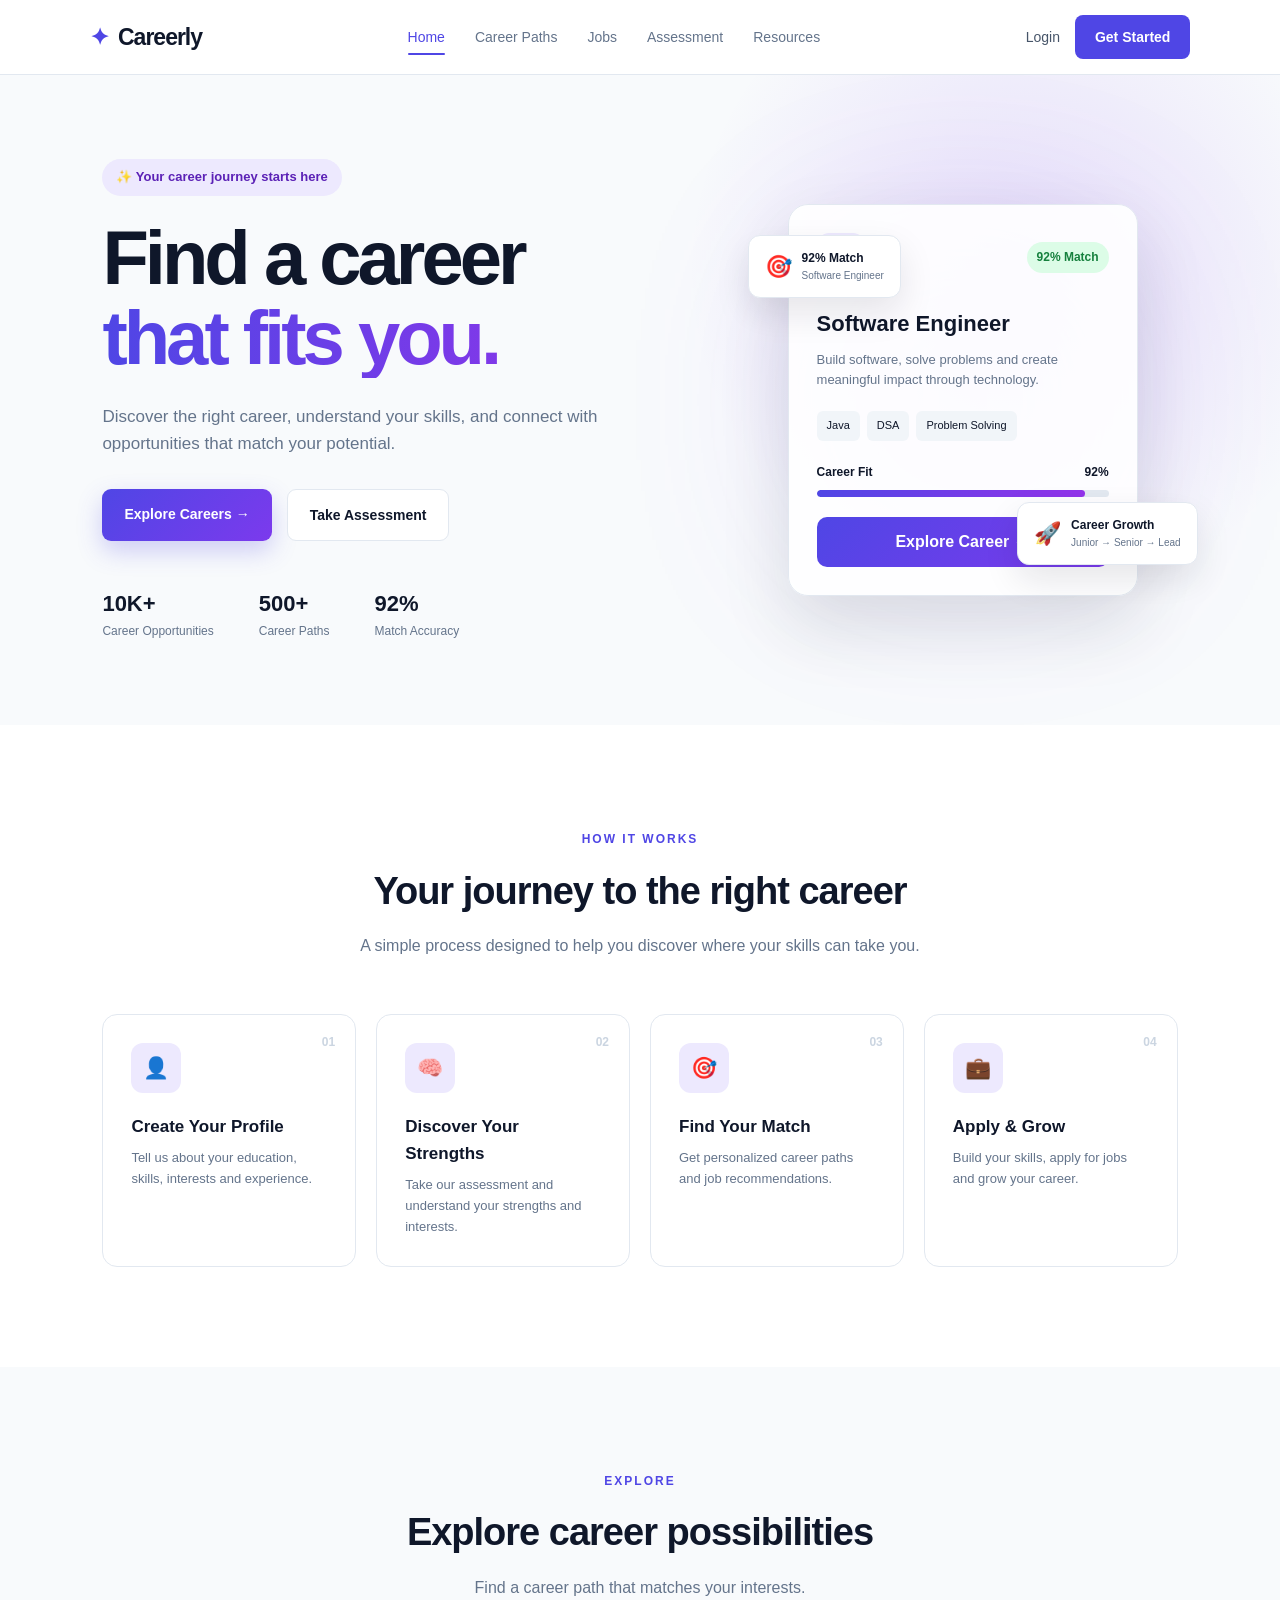
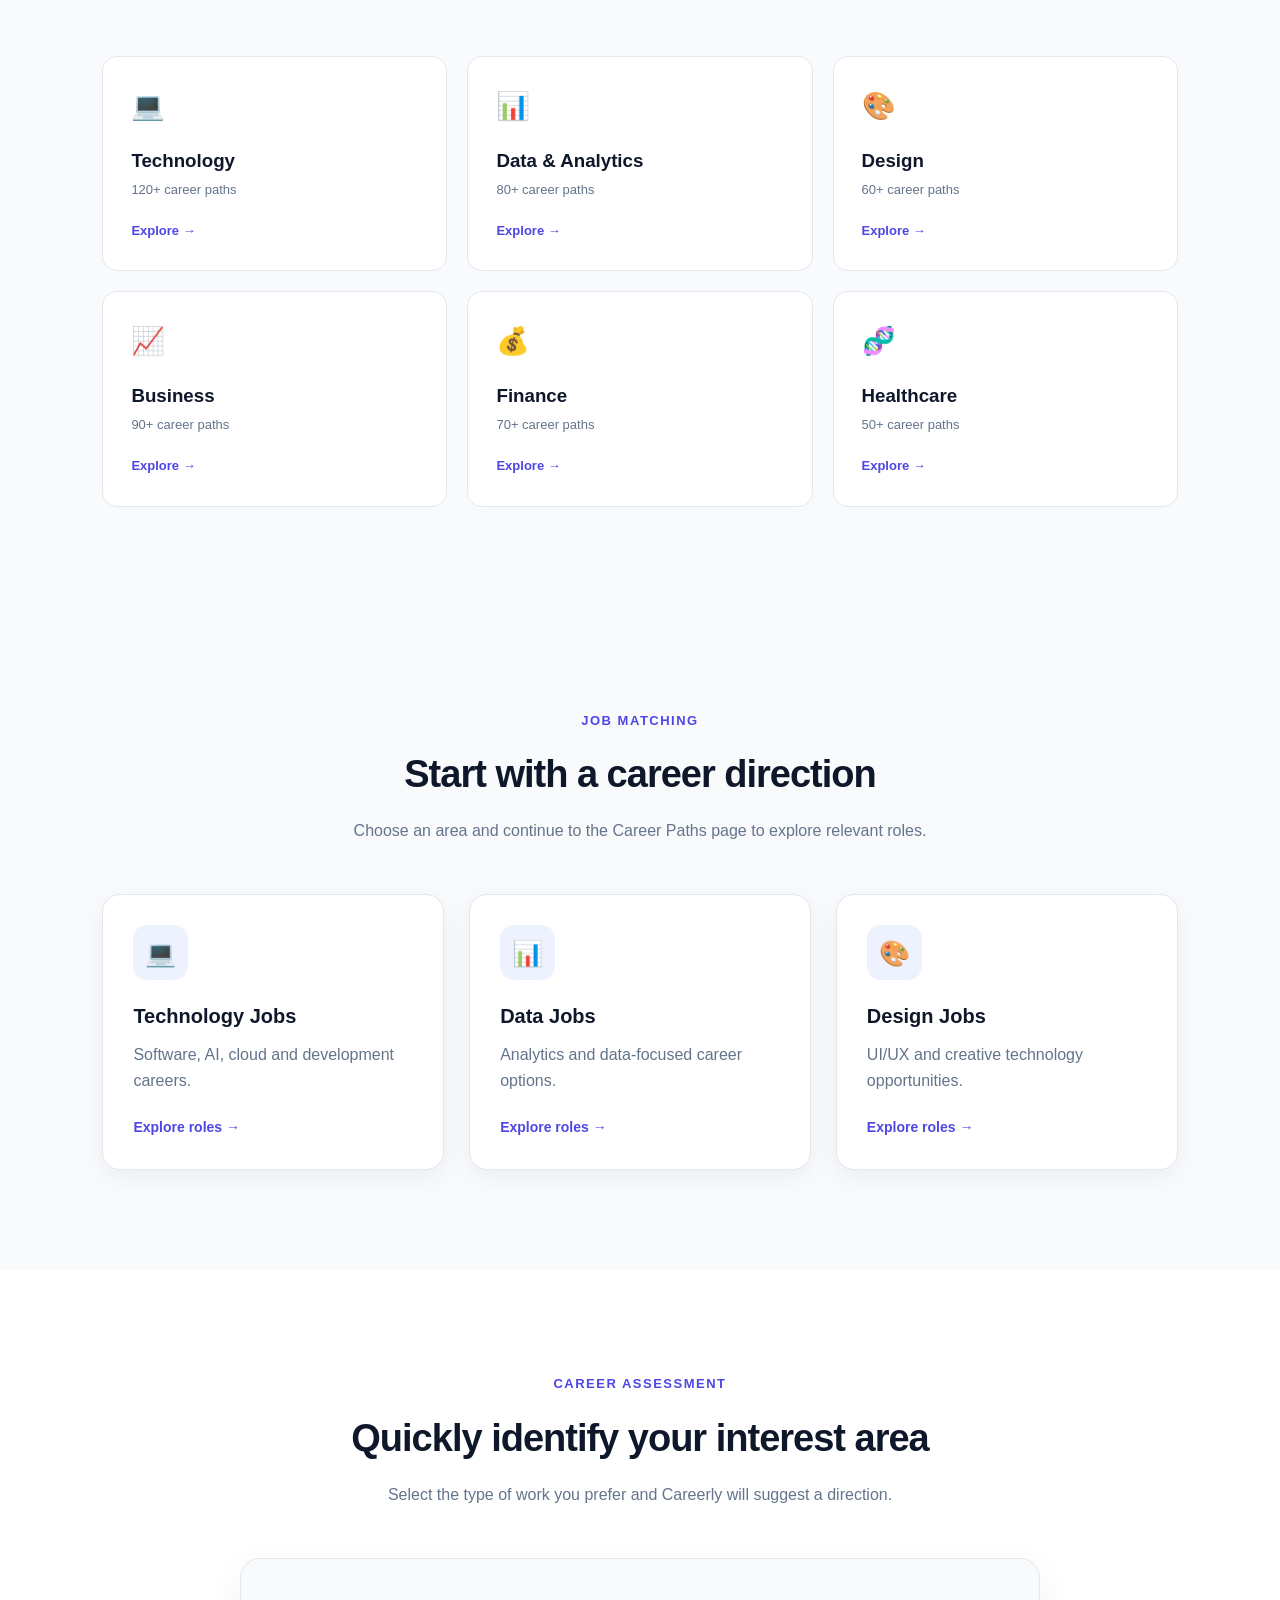
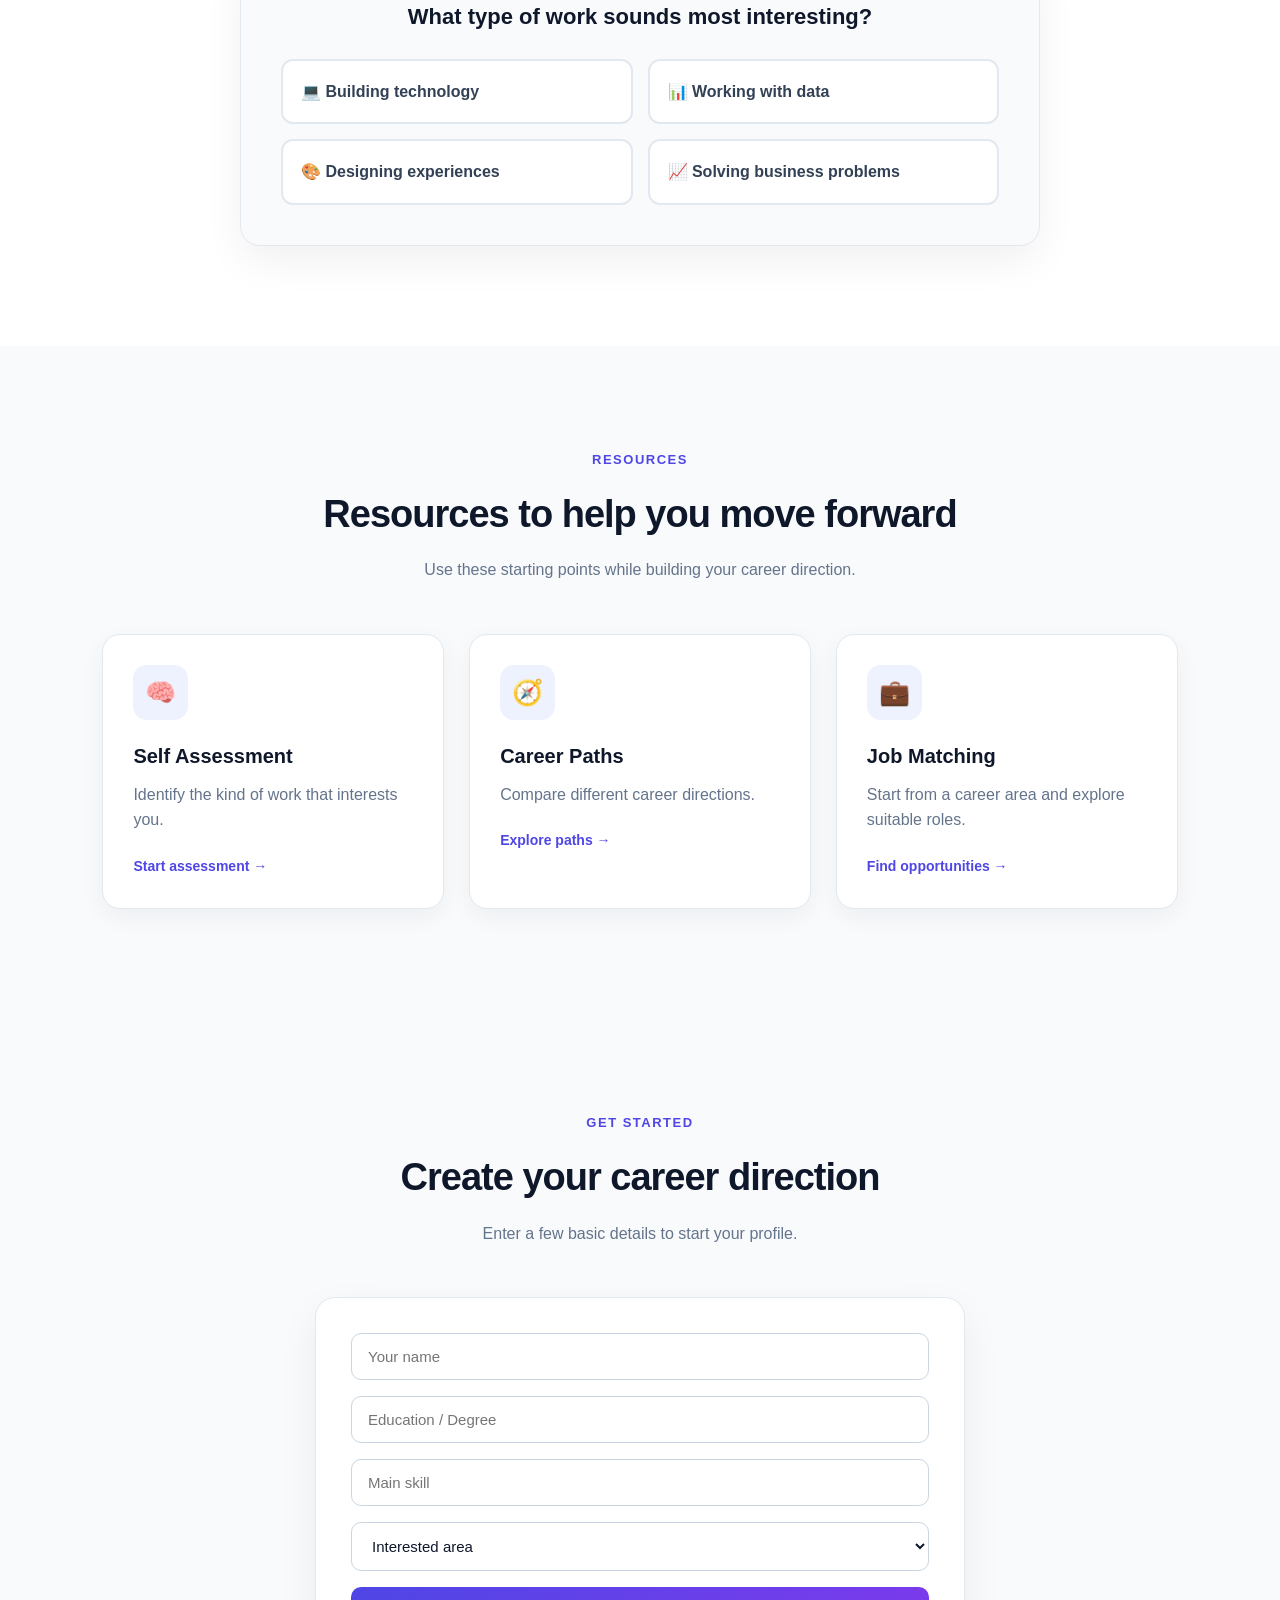
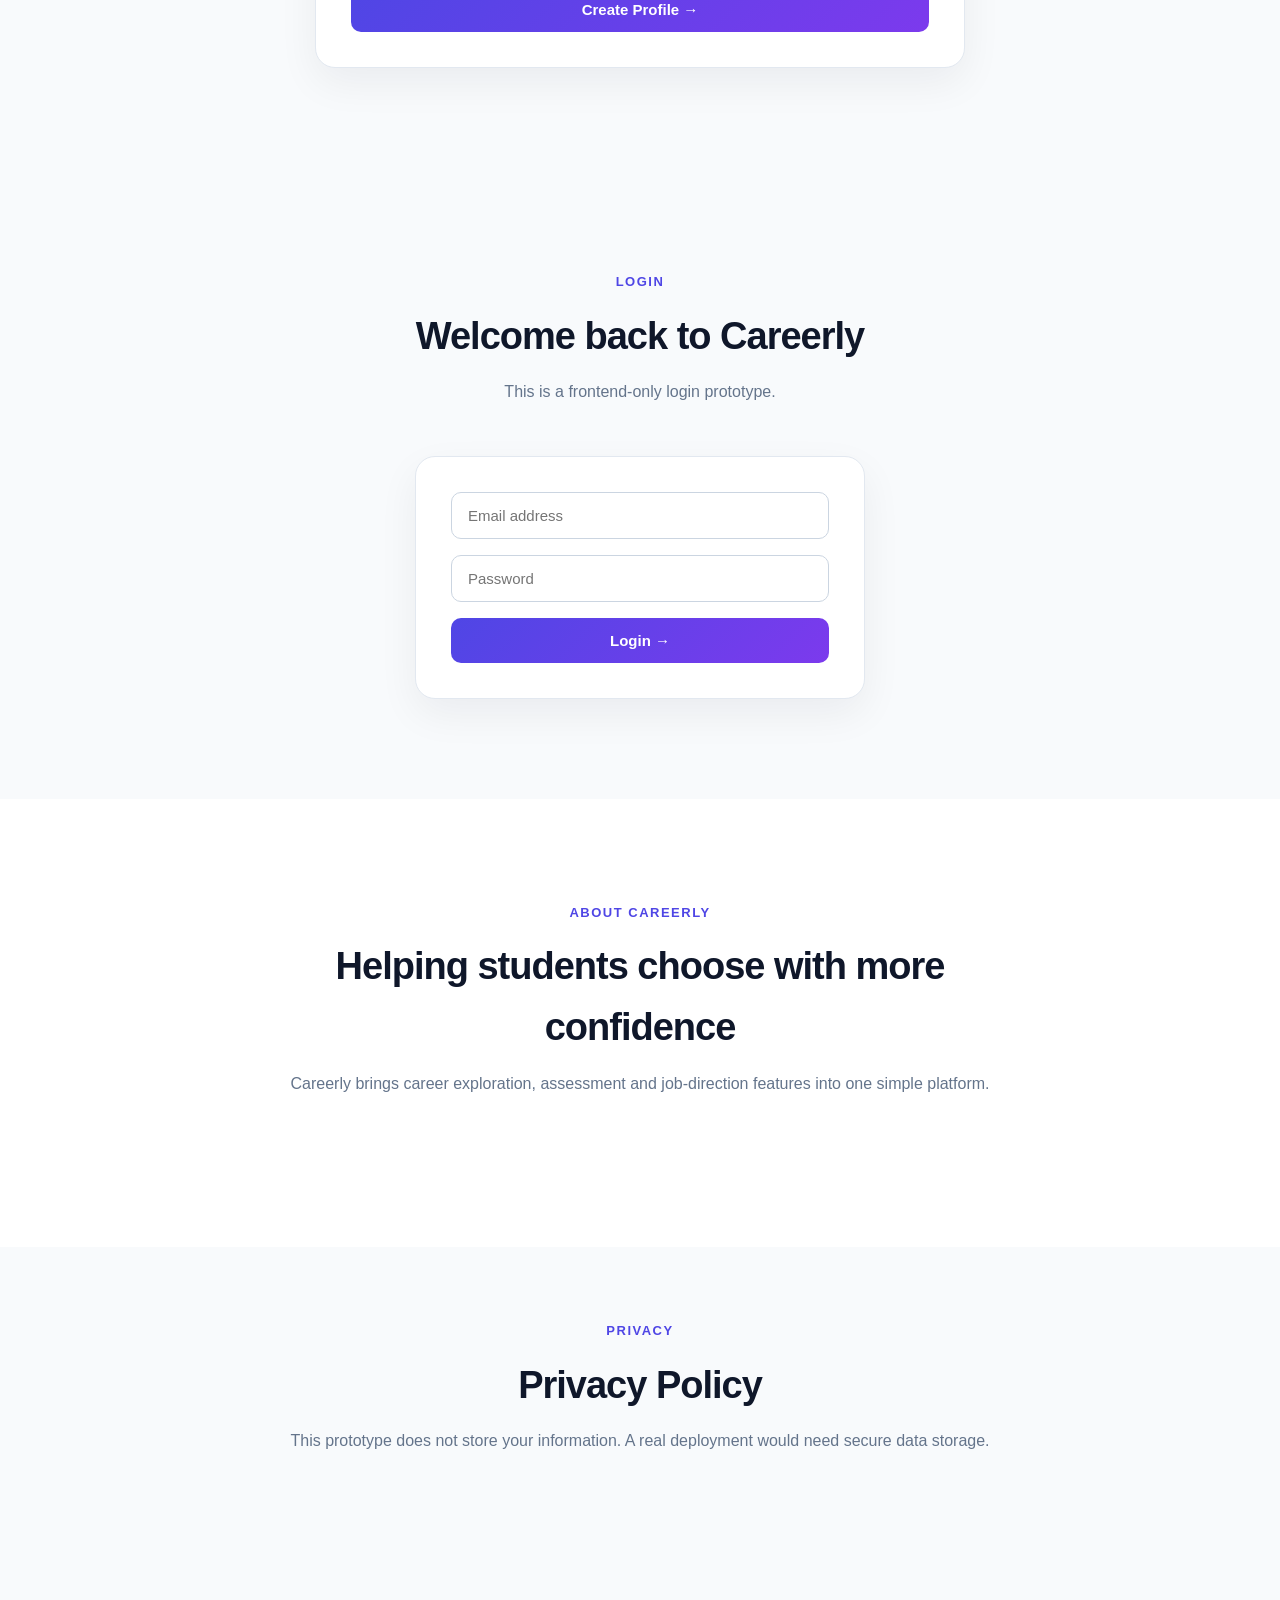
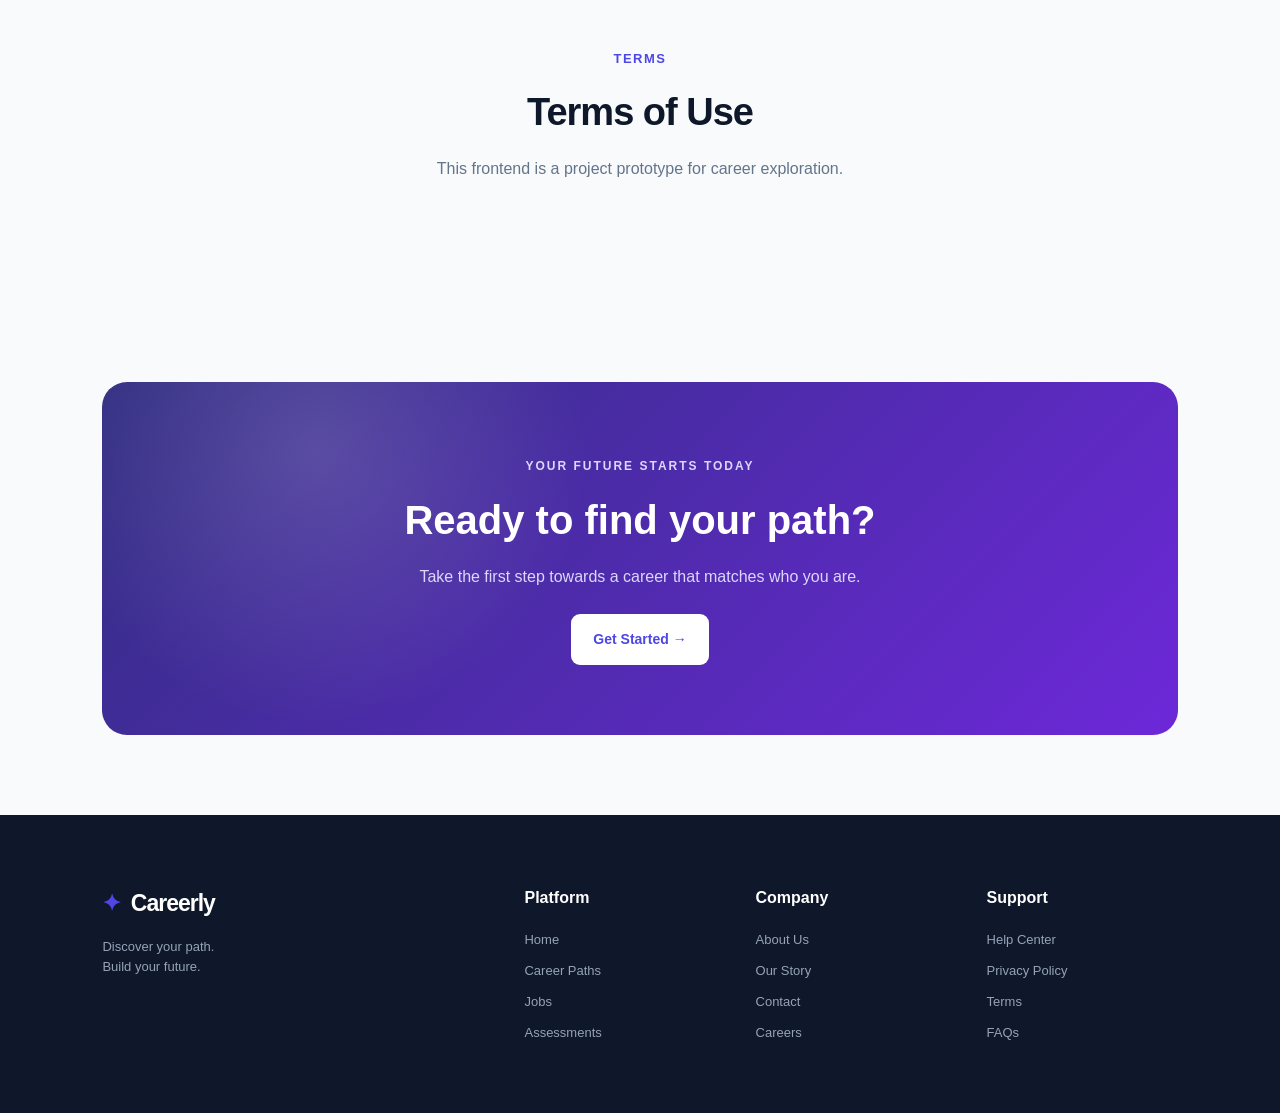
==== index.html @ 7309067e "initial commit" ====
<!DOCTYPE html>
<html lang="en">

<head>
    <meta charset="UTF-8">
    <meta name="viewport" content="width=device-width, initial-scale=1.0">

    <title>Careerly | Find Your Career Path</title>

    <link rel="stylesheet" href="style.css">
</head>

<body>

    <!-- ================= NAVBAR ================= -->

    <header class="navbar">

        <a href="index.html" class="logo">
            <span>✦</span> Careerly
        </a>

        <nav>
            <a href="index.html" class="active">Home</a>
            <a href="carrers.html">Career Paths</a>
            <a href="jobs.html">Jobs</a>
            <a href="assessment.html">Assessment</a>
            <a href="index.html#resources">Resources</a>
        </nav>

        <div class="nav-buttons">

            <a href="index.html#login" class="login-btn">
                Login
            </a>

            <a href="index.html#get-started" class="signup-btn">
                Get Started
            </a>

        </div>

    </header>


    <!-- ================= HERO ================= -->

    <main>

        <section class="hero">

            <div class="hero-content">

                <div class="hero-badge">
                    ✨ Your career journey starts here
                </div>

                <h1>
                    Find a career
                    <span>that fits you.</span>
                </h1>

                <p>
                    Discover the right career, understand your skills,
                    and connect with opportunities that match your potential.
                </p>

                <div class="hero-buttons">

                    <a href="carrers.html" class="primary-btn">
                        Explore Careers →
                    </a>

                    <a href="assessment.html" class="secondary-btn">
                        Take Assessment
                    </a>

                </div>

                <div class="hero-stats">

                    <div>
                        <strong>10K+</strong>
                        <small>Career Opportunities</small>
                    </div>

                    <div>
                        <strong>500+</strong>
                        <small>Career Paths</small>
                    </div>

                    <div>
                        <strong>92%</strong>
                        <small>Match Accuracy</small>
                    </div>

                </div>

            </div>


            <!-- ================= HERO VISUAL ================= -->

            <div class="hero-visual">

                <div class="glow"></div>

                <div class="floating-card card-one">

                    <span>🎯</span>

                    <div>
                        <strong>92% Match</strong>
                        <small>Software Engineer</small>
                    </div>

                </div>


                <div class="career-card">

                    <div class="card-top">

                        <span class="profile-icon">
                            👨‍💻
                        </span>

                        <span class="match">
                            92% Match
                        </span>

                    </div>

                    <h3>
                        Software Engineer
                    </h3>

                    <p>
                        Build software, solve problems and
                        create meaningful impact through technology.
                    </p>

                    <div class="skill-list">

                        <span>Java</span>
                        <span>DSA</span>
                        <span>Problem Solving</span>

                    </div>

                    <div class="progress-area">

                        <div class="progress-label">

                            <span>
                                Career Fit
                            </span>

                            <span>
                                92%
                            </span>

                        </div>

                        <div class="progress-bar">

                            <div></div>

                        </div>

                    </div>

                    <a href="carrers.html" class="career-card-btn">
                        Explore Career →
                    </a>

                </div>


                <div class="floating-card card-two">

                    <span>🚀</span>

                    <div>

                        <strong>
                            Career Growth
                        </strong>

                        <small>
                            Junior → Senior → Lead
                        </small>

                    </div>

                </div>

            </div>

        </section>


        <!-- ================= HOW IT WORKS ================= -->

        <section class="how-section">

            <div class="section-heading">

                <span>
                    HOW IT WORKS
                </span>

                <h2>
                    Your journey to the right career
                </h2>

                <p>
                    A simple process designed to help you discover
                    where your skills can take you.
                </p>

            </div>


            <div class="steps">

                <!-- STEP 01 -->

                <a href="index.html#get-started" class="step-card">

                    <div class="step-number">
                        01
                    </div>

                    <div class="step-icon">
                        👤
                    </div>

                    <h3>
                        Create Your Profile
                    </h3>

                    <p>
                        Tell us about your education, skills,
                        interests and experience.
                    </p>

                </a>


                <!-- STEP 02 -->

                <a href="assessment.html" class="step-card">

                    <div class="step-number">
                        02
                    </div>

                    <div class="step-icon">
                        🧠
                    </div>

                    <h3>
                        Discover Your Strengths
                    </h3>

                    <p>
                        Take our assessment and understand
                        your strengths and interests.
                    </p>

                </a>


                <!-- STEP 03 -->

                <a href="index.html#jobs" class="step-card">

                    <div class="step-number">
                        03
                    </div>

                    <div class="step-icon">
                        🎯
                    </div>

                    <h3>
                        Find Your Match
                    </h3>

                    <p>
                        Get personalized career paths and
                        job recommendations.
                    </p>

                </a>


                <!-- STEP 04 -->

                <a href="carrers.html" class="step-card">

                    <div class="step-number">
                        04
                    </div>

                    <div class="step-icon">
                        💼
                    </div>

                    <h3>
                        Apply & Grow
                    </h3>

                    <p>
                        Build your skills, apply for jobs
                        and grow your career.
                    </p>

                </a>

            </div>

        </section>


        <!-- ================= CAREER CATEGORIES ================= -->

        <section class="categories-section">

            <div class="section-heading">

                <span>
                    EXPLORE
                </span>

                <h2>
                    Explore career possibilities
                </h2>

                <p>
                    Find a career path that matches your interests.
                </p>

            </div>


            <div class="categories">

                <!-- TECHNOLOGY -->

                <a href="carrers.html" class="category-card">

                    <div class="category-icon">
                        💻
                    </div>

                    <h3>
                        Technology
                    </h3>

                    <p>
                        120+ career paths
                    </p>

                    <span>
                        Explore →
                    </span>

                </a>


                <!-- DATA -->

                <a href="carrers.html" class="category-card">

                    <div class="category-icon">
                        📊
                    </div>

                    <h3>
                        Data & Analytics
                    </h3>

                    <p>
                        80+ career paths
                    </p>

                    <span>
                        Explore →
                    </span>

                </a>


                <!-- DESIGN -->

                <a href="carrers.html" class="category-card">

                    <div class="category-icon">
                        🎨
                    </div>

                    <h3>
                        Design
                    </h3>

                    <p>
                        60+ career paths
                    </p>

                    <span>
                        Explore →
                    </span>

                </a>


                <!-- BUSINESS -->

                <a href="carrers.html" class="category-card">

                    <div class="category-icon">
                        📈
                    </div>

                    <h3>
                        Business
                    </h3>

                    <p>
                        90+ career paths
                    </p>

                    <span>
                        Explore →
                    </span>

                </a>


                <!-- FINANCE -->

                <a href="carrers.html" class="category-card">

                    <div class="category-icon">
                        💰
                    </div>

                    <h3>
                        Finance
                    </h3>

                    <p>
                        70+ career paths
                    </p>

                    <span>
                        Explore →
                    </span>

                </a>


                <!-- HEALTHCARE -->

                <a href="carrers.html" class="category-card">

                    <div class="category-icon">
                        🧬
                    </div>

                    <h3>
                        Healthcare
                    </h3>

                    <p>
                        50+ career paths
                    </p>

                    <span>
                        Explore →
                    </span>

                </a>

            </div>

        </section>


        <!-- ================= JOB MATCHING ================= -->

        <section class="utility-section" id="jobs">

            <div class="section-heading">

                <span>
                    JOB MATCHING
                </span>

                <h2>
                    Start with a career direction
                </h2>

                <p>
                    Choose an area and continue to the Career Paths
                    page to explore relevant roles.
                </p>

            </div>


            <div class="utility-grid">

                <!-- TECHNOLOGY JOBS -->

                <a href="carrers.html" class="utility-card">

                    <span>
                        💻
                    </span>

                    <h3>
                        Technology Jobs
                    </h3>

                    <p>
                        Software, AI, cloud and development careers.
                    </p>

                    <strong>
                        Explore roles →
                    </strong>

                </a>


                <!-- DATA JOBS -->

                <a href="carrers.html" class="utility-card">

                    <span>
                        📊
                    </span>

                    <h3>
                        Data Jobs
                    </h3>

                    <p>
                        Analytics and data-focused career options.
                    </p>

                    <strong>
                        Explore roles →
                    </strong>

                </a>


                <!-- DESIGN JOBS -->

                <a href="carrers.html" class="utility-card">

                    <span>
                        🎨
                    </span>

                    <h3>
                        Design Jobs
                    </h3>

                    <p>
                        UI/UX and creative technology opportunities.
                    </p>

                    <strong>
                        Explore roles →
                    </strong>

                </a>

            </div>

        </section>


        <!-- ================= ASSESSMENT ================= -->

        <section class="assessment-section" id="assessment">

            <div class="section-heading">

                <span>
                    CAREER ASSESSMENT
                </span>

                <h2>
                    Quickly identify your interest area
                </h2>

                <p>
                    Select the type of work you prefer and
                    Careerly will suggest a direction.
                </p>

            </div>


            <div class="assessment-box">

                <!-- RADIO BUTTONS -->

                <input
                    type="radio"
                    name="interest"
                    id="interest-tech"
                >

                <input
                    type="radio"
                    name="interest"
                    id="interest-data"
                >

                <input
                    type="radio"
                    name="interest"
                    id="interest-design"
                >

                <input
                    type="radio"
                    name="interest"
                    id="interest-business"
                >


                <h3>
                    What type of work sounds most interesting?
                </h3>


                <!-- OPTIONS -->

                <div class="assessment-options">

                    <label for="interest-tech">
                        💻 Building technology
                    </label>

                    <label for="interest-data">
                        📊 Working with data
                    </label>

                    <label for="interest-design">
                        🎨 Designing experiences
                    </label>

                    <label for="interest-business">
                        📈 Solving business problems
                    </label>

                </div>


                <!-- TECHNOLOGY RESULT -->

                <div class="assessment-result result-tech">

                    <strong>
                        Technology may fit you.
                    </strong>

                    <p>
                        Explore Software Engineer, AI Engineer
                        and Cloud Engineer paths.
                    </p>

                    <a href="carrers.html">
                        Explore Careers →
                    </a>

                </div>


                <!-- DATA RESULT -->

                <div class="assessment-result result-data">

                    <strong>
                        Data may fit you.
                    </strong>

                    <p>
                        Explore Data Analyst and other
                        analytical career paths.
                    </p>

                    <a href="carrers.html">
                        Explore Careers →
                    </a>

                </div>


                <!-- DESIGN RESULT -->

                <div class="assessment-result result-design">

                    <strong>
                        Design may fit you.
                    </strong>

                    <p>
                        Explore UI/UX and creative career paths.
                    </p>

                    <a href="carrers.html">
                        Explore Careers →
                    </a>

                </div>


                <!-- BUSINESS RESULT -->

                <div class="assessment-result result-business">

                    <strong>
                        Business may fit you.
                    </strong>

                    <p>
                        Explore Product Management and
                        business career paths.
                    </p>

                    <a href="carrers.html">
                        Explore Careers →
                    </a>

                </div>

            </div>

        </section>


        <!-- ================= RESOURCES ================= -->

        <section class="resources-section" id="resources">

            <div class="section-heading">

                <span>
                    RESOURCES
                </span>

                <h2>
                    Resources to help you move forward
                </h2>

                <p>
                    Use these starting points while building
                    your career direction.
                </p>

            </div>


            <div class="utility-grid">

                <!-- SELF ASSESSMENT -->

                <a href="assessment.html" class="utility-card">

                    <span>
                        🧠
                    </span>

                    <h3>
                        Self Assessment
                    </h3>

                    <p>
                        Identify the kind of work that interests you.
                    </p>

                    <strong>
                        Start assessment →
                    </strong>

                </a>


                <!-- CAREER PATHS -->

                <a href="carrers.html" class="utility-card">

                    <span>
                        🧭
                    </span>

                    <h3>
                        Career Paths
                    </h3>

                    <p>
                        Compare different career directions.
                    </p>

                    <strong>
                        Explore paths →
                    </strong>

                </a>


                <!-- JOB MATCHING -->

                <a href="index.html#jobs" class="utility-card">

                    <span>
                        💼
                    </span>

                    <h3>
                        Job Matching
                    </h3>

                    <p>
                        Start from a career area and explore
                        suitable roles.
                    </p>

                    <strong>
                        Find opportunities →
                    </strong>

                </a>

            </div>

        </section>


        <!-- ================= GET STARTED ================= -->

        <section class="get-started-section" id="get-started">

            <div class="section-heading">

                <span>
                    GET STARTED
                </span>

                <h2>
                    Create your career direction
                </h2>

                <p>
                    Enter a few basic details to start
                    your profile.
                </p>

            </div>


            <form
                class="profile-form"
                action="#profile-created"
            >

                <input
                    type="text"
                    placeholder="Your name"
                    required
                >

                <input
                    type="text"
                    placeholder="Education / Degree"
                    required
                >

                <input
                    type="text"
                    placeholder="Main skill"
                    required
                >

                <select required>

                    <option value="">
                        Interested area
                    </option>

                    <option>
                        Technology
                    </option>

                    <option>
                        Data
                    </option>

                    <option>
                        Design
                    </option>

                    <option>
                        Business
                    </option>

                </select>

                <button type="submit">
                    Create Profile →
                </button>

            </form>


            <div
                id="profile-created"
                class="form-success"
            >

                <strong>
                    Profile details entered successfully.
                </strong>

                <p>
                    Next step: explore careers that match
                    your selected interest.
                </p>

                <a href="carrers.html">
                    Explore Career Paths →
                </a>

            </div>

        </section>


        <!-- ================= LOGIN ================= -->

        <section class="login-section" id="login">

            <div class="section-heading">

                <span>
                    LOGIN
                </span>

                <h2>
                    Welcome back to Careerly
                </h2>

                <p>
                    This is a frontend-only login prototype.
                </p>

            </div>


            <form
                class="profile-form login-form"
                action="#logged-in"
            >

                <input
                    type="email"
                    placeholder="Email address"
                    required
                >

                <input
                    type="password"
                    placeholder="Password"
                    required
                >

                <button type="submit">
                    Login →
                </button>

            </form>


            <div
                id="logged-in"
                class="form-success"
            >

                <strong>
                    Login form submitted.
                </strong>

                <p>
                    A real deployment would connect this
                    form to backend authentication.
                </p>

            </div>

        </section>


        <!-- ================= ABOUT ================= -->

        <section class="about-section" id="about">

            <div class="section-heading">

                <span>
                    ABOUT CAREERLY
                </span>

                <h2>
                    Helping students choose with more confidence
                </h2>

                <p>
                    Careerly brings career exploration,
                    assessment and job-direction features
                    into one simple platform.
                </p>

            </div>

        </section>


        <!-- ================= PRIVACY ================= -->

        <section class="policy-section" id="privacy">

            <div class="section-heading">

                <span>
                    PRIVACY
                </span>

                <h2>
                    Privacy Policy
                </h2>

                <p>
                    This prototype does not store your
                    information. A real deployment would
                    need secure data storage.
                </p>

            </div>

        </section>


        <!-- ================= TERMS ================= -->

        <section class="policy-section" id="terms">

            <div class="section-heading">

                <span>
                    TERMS
                </span>

                <h2>
                    Terms of Use
                </h2>

                <p>
                    This frontend is a project prototype
                    for career exploration.
                </p>

            </div>

        </section>


        <!-- ================= CTA ================= -->

        <section class="cta">

            <div>

                <span>
                    YOUR FUTURE STARTS TODAY
                </span>

                <h2>
                    Ready to find your path?
                </h2>

                <p>
                    Take the first step towards a career
                    that matches who you are.
                </p>

                <a
                    href="index.html#get-started"
                    class="primary-btn"
                >
                    Get Started →
                </a>

            </div>

        </section>

    </main>


    <!-- ================= FOOTER ================= -->

    <footer>

        <!-- FOOTER BRAND -->

        <div class="footer-brand">

            <div class="logo">
                <span>✦</span> Careerly
            </div>

            <p>
                Discover your path.<br>
                Build your future.
            </p>

        </div>


        <!-- PLATFORM -->

        <div class="footer-column">

            <h4>
                Platform
            </h4>

            <a href="index.html">
                Home
            </a>

            <a href="carrers.html">
                Career Paths
            </a>

            <a href="jobs.html">
                Jobs
            </a>

            <a href="assessment.html">
                Assessments
            </a>

        </div>


        <!-- COMPANY -->

        <div class="footer-column">

            <h4>
                Company
            </h4>

            <a href="index.html#about">
                About Us
            </a>

            <a href="index.html#about">
                Our Story
            </a>

            <a href="mailto:careerly@example.com">
                Contact
            </a>

            <a href="carrers.html">
                Careers
            </a>

        </div>


        <!-- SUPPORT -->

        <div class="footer-column">

            <h4>
                Support
            </h4>

            <a href="index.html#resources">
                Help Center
            </a>

            <a href="index.html#privacy">
                Privacy Policy
            </a>

            <a href="index.html#terms">
                Terms
            </a>

            <a href="index.html#resources">
                FAQs
            </a>

        </div>

    </footer>


</body>

</html>
---- style.css ----
/* =========================
   RESET
========================= */

* {
    margin: 0;
    padding: 0;
    box-sizing: border-box;
}

html {
    scroll-behavior: smooth;
}

body {
    font-family: Arial, sans-serif;
    background: #f8fafc;
    color: #0f172a;
    line-height: 1.6;
}

a {
    text-decoration: none;
    color: inherit;
}

button {
    font-family: inherit;
}


/* =========================
   NAVBAR
========================= */

.navbar {
    width: 100%;
    height: 75px;

    display: flex;
    align-items: center;
    justify-content: space-between;

    padding: 0 7%;

    background: white;
    border-bottom: 1px solid #e2e8f0;

    position: sticky;
    top: 0;
    z-index: 100;
}

.logo {
    font-size: 23px;
    font-weight: 700;
    letter-spacing: -1px;
}

.logo span {
    color: #4f46e5;
    margin-right: 5px;
}

.navbar nav {
    display: flex;
    gap: 30px;
}

.navbar nav a {
    color: #64748b;
    font-size: 14px;
    font-weight: 500;

    transition: 0.3s;
}

.navbar nav a:hover,
.navbar nav .active {
    color: #4f46e5;
}

.nav-buttons {
    display: flex;
    align-items: center;
    gap: 15px;
}

.login-btn {
    color: #475569;
    font-size: 14px;
}

.signup-btn {
    padding: 11px 20px;
    border-radius: 8px;

    color: white;
    background: #4f46e5;

    font-size: 14px;
    font-weight: 600;

    transition: 0.3s;
}

.signup-btn:hover {
    background: #3730a3;
    transform: translateY(-2px);
}


/* =========================
   HERO
========================= */

.hero {
    min-height: 650px;

    display: flex;
    align-items: center;
    justify-content: space-between;

    padding: 80px 8%;

    overflow: hidden;

    background:
        radial-gradient(
            circle at 80% 30%,
            rgba(124, 58, 237, 0.15),
            transparent 30%
        ),
        #f8fafc;
}

.hero-content {
    width: 52%;
}

.hero-badge {
    display: inline-block;

    padding: 8px 14px;

    border-radius: 30px;

    background: #ede9fe;
    color: #5b21b6;

    font-size: 13px;
    font-weight: 600;

    margin-bottom: 22px;
}

.hero h1 {
    font-size: clamp(48px, 6vw, 76px);
    line-height: 1.05;
    letter-spacing: -4px;

    max-width: 700px;
}

.hero h1 span {
    display: block;

    background: linear-gradient(
        90deg,
        #4f46e5,
        #9333ea
    );

    -webkit-background-clip: text;
    -webkit-text-fill-color: transparent;
}

.hero-content > p {
    max-width: 570px;

    margin-top: 25px;

    color: #64748b;
    font-size: 17px;
}

.hero-buttons {
    display: flex;
    gap: 15px;

    margin-top: 32px;
}

.primary-btn,
.secondary-btn {
    display: inline-block;

    padding: 14px 22px;

    border-radius: 9px;

    font-size: 14px;
    font-weight: 600;

    transition: 0.3s;
}

.primary-btn {
    color: white;

    background: linear-gradient(
        135deg,
        #4f46e5,
        #7c3aed
    );

    box-shadow: 0 10px 25px rgba(79, 70, 229, 0.25);
}

.primary-btn:hover {
    transform: translateY(-3px);
    box-shadow: 0 15px 30px rgba(79, 70, 229, 0.35);
}

.secondary-btn {
    background: white;
    border: 1px solid #e2e8f0;
}

.secondary-btn:hover {
    border-color: #4f46e5;
    color: #4f46e5;
}


/* =========================
   HERO STATS
========================= */

.hero-stats {
    display: flex;
    gap: 45px;

    margin-top: 45px;
}

.hero-stats div {
    display: flex;
    flex-direction: column;
}

.hero-stats strong {
    font-size: 22px;
}

.hero-stats small {
    color: #64748b;
    font-size: 12px;
}


/* =========================
   HERO VISUAL
========================= */

.hero-visual {
    width: 40%;
    min-height: 470px;

    display: flex;
    align-items: center;
    justify-content: center;

    position: relative;
}

.glow {
    width: 300px;
    height: 300px;

    position: absolute;

    background: #8b5cf6;

    filter: blur(100px);
    opacity: 0.15;
}

.career-card {
    width: 350px;

    padding: 28px;

    background: rgba(255,255,255,0.9);

    border: 1px solid #e2e8f0;

    border-radius: 20px;

    box-shadow:
        0 30px 70px rgba(15, 23, 42, 0.12);

    position: relative;
    z-index: 2;

    animation: float 4s ease-in-out infinite;
}

.card-top {
    display: flex;
    justify-content: space-between;
    align-items: center;
}

.profile-icon {
    width: 48px;
    height: 48px;

    display: flex;
    align-items: center;
    justify-content: center;

    border-radius: 12px;

    background: #ede9fe;

    font-size: 22px;
}

.match {
    padding: 6px 10px;

    border-radius: 20px;

    color: #15803d;
    background: #dcfce7;

    font-size: 12px;
    font-weight: 600;
}

.career-card h3 {
    margin-top: 25px;
    font-size: 22px;
}

.career-card p {
    margin-top: 8px;

    color: #64748b;
    font-size: 13px;
}

.skill-list {
    display: flex;
    gap: 7px;

    margin-top: 20px;

    flex-wrap: wrap;
}

.skill-list span {
    padding: 6px 10px;

    background: #f1f5f9;
    border-radius: 6px;

    font-size: 11px;
}

.progress-area {
    margin-top: 22px;
}

.progress-label {
    display: flex;
    justify-content: space-between;

    font-size: 12px;
    font-weight: 600;
}

.progress-bar {
    height: 7px;

    margin-top: 8px;

    border-radius: 10px;

    background: #e2e8f0;

    overflow: hidden;
}

.progress-bar div {
    width: 92%;
    height: 100%;

    border-radius: 10px;

    background: linear-gradient(
        90deg,
        #4f46e5,
        #9333ea
    );
}

.career-card button {
    width: 100%;

    margin-top: 24px;

    padding: 12px;

    border: none;
    border-radius: 8px;

    background: #0f172a;
    color: white;

    cursor: pointer;

    transition: 0.3s;
}

.career-card button:hover {
    background: #4f46e5;
}

.floating-card {
    position: absolute;

    display: flex;
    align-items: center;
    gap: 10px;

    padding: 13px 16px;

    background: white;

    border: 1px solid #e2e8f0;

    border-radius: 12px;

    box-shadow: 0 15px 35px rgba(15,23,42,0.1);

    z-index: 3;
}

.floating-card span {
    font-size: 22px;
}

.floating-card strong,
.floating-card small {
    display: block;
}

.floating-card strong {
    font-size: 12px;
}

.floating-card small {
    color: #64748b;
    font-size: 10px;
}

.card-one {
    top: 70px;
    left: 0;

    animation: floatSmall 3s ease-in-out infinite;
}

.card-two {
    right: -20px;
    bottom: 70px;

    animation: floatSmall 3.5s ease-in-out infinite;
}


/* =========================
   ANIMATIONS
========================= */

@keyframes float {

    0%, 100% {
        transform: translateY(0);
    }

    50% {
        transform: translateY(-12px);
    }
}

@keyframes floatSmall {

    0%, 100% {
        transform: translateY(0);
    }

    50% {
        transform: translateY(-8px);
    }
}


/* =========================
   SECTION COMMON
========================= */

.how-section,
.categories-section {
    padding: 100px 8%;
    background: white;
}

.section-heading {
    text-align: center;
    max-width: 650px;

    margin: 0 auto 55px;
}

.section-heading span,
.cta span {
    color: #4f46e5;

    font-size: 12px;
    font-weight: 700;

    letter-spacing: 2px;
}

.section-heading h2 {
    margin-top: 10px;

    font-size: 38px;
    letter-spacing: -1px;
}

.section-heading p {
    margin-top: 12px;

    color: #64748b;
}


/* =========================
   HOW IT WORKS
========================= */

.steps {
    display: grid;

    grid-template-columns: repeat(4, 1fr);

    gap: 20px;

    max-width: 1200px;

    margin: auto;
}

.step-card {
    padding: 28px;

    border: 1px solid #e2e8f0;
    border-radius: 15px;

    position: relative;

    transition: 0.3s;
}

.step-card:hover {
    transform: translateY(-7px);

    border-color: #c4b5fd;

    box-shadow: 0 20px 40px rgba(15,23,42,0.08);
}

.step-number {
    position: absolute;
    right: 20px;
    top: 18px;

    color: #cbd5e1;

    font-size: 12px;
    font-weight: 700;
}

.step-icon {
    width: 50px;
    height: 50px;

    display: flex;
    align-items: center;
    justify-content: center;

    border-radius: 12px;

    background: #ede9fe;

    font-size: 21px;
}

.step-card h3 {
    margin-top: 20px;

    font-size: 17px;
}

.step-card p {
    margin-top: 8px;

    color: #64748b;

    font-size: 13px;
}


/* =========================
   CATEGORIES
========================= */

.categories-section {
    background: #f8fafc;
}

.categories {
    max-width: 1200px;

    margin: auto;

    display: grid;

    grid-template-columns: repeat(3, 1fr);

    gap: 20px;
}

.category-card {
    padding: 28px;

    background: white;

    border: 1px solid #e2e8f0;

    border-radius: 15px;

    transition: 0.3s;
}

.category-card:hover {
    transform: translateY(-6px);

    border-color: #a78bfa;

    box-shadow: 0 20px 40px rgba(15,23,42,0.08);
}

.category-icon {
    font-size: 27px;
}

.category-card h3 {
    margin-top: 18px;
}

.category-card p {
    color: #64748b;

    font-size: 13px;

    margin-top: 4px;
}

.category-card span {
    display: inline-block;

    margin-top: 20px;

    color: #4f46e5;

    font-size: 13px;
    font-weight: 600;
}


/* =========================
   CTA
========================= */

.cta {
    margin: 80px 8%;

    padding: 70px 30px;

    text-align: center;

    border-radius: 25px;

    color: white;

    background:
        radial-gradient(
            circle at 20% 20%,
            rgba(255,255,255,0.15),
            transparent 30%
        ),
        linear-gradient(
            135deg,
            #312e81,
            #6d28d9
        );
}

.cta span {
    color: #ddd6fe;
}

.cta h2 {
    margin-top: 10px;

    font-size: 40px;
}

.cta p {
    margin: 12px auto 25px;

    max-width: 500px;

    color: #ddd6fe;
}

.cta .primary-btn {
    background: white;
    color: #4f46e5;

    box-shadow: none;
}


/* =========================
   FOOTER
========================= */

footer {
    display: grid;

    grid-template-columns: 2fr 1fr 1fr 1fr;

    gap: 40px;

    padding: 70px 8%;

    background: #0f172a;

    color: white;
}

.footer-brand p {
    margin-top: 15px;

    color: #94a3b8;

    font-size: 13px;
}

.footer-column {
    display: flex;
    flex-direction: column;

    gap: 10px;
}

.footer-column h4 {
    margin-bottom: 10px;
}

.footer-column a {
    color: #94a3b8;

    font-size: 13px;

    transition: 0.3s;
}

.footer-column a:hover {
    color: white;
}


/* =========================
   RESPONSIVE
========================= */

@media (max-width: 900px) {

    .navbar nav {
        display: none;
    }

    .hero {
        flex-direction: column;

        text-align: center;

        gap: 50px;
    }

    .hero-content {
        width: 100%;
    }

    .hero-content > p {
        margin-left: auto;
        margin-right: auto;
    }

    .hero-buttons,
    .hero-stats {
        justify-content: center;
    }

    .hero-visual {
        width: 100%;
    }

    .steps {
        grid-template-columns: repeat(2, 1fr);
    }

    .categories {
        grid-template-columns: repeat(2, 1fr);
    }
}


@media (max-width: 600px) {

    .navbar {
        padding: 0 5%;
    }

    .login-btn {
        display: none;
    }

    .hero {
        padding: 60px 5%;
    }

    .hero h1 {
        font-size: 45px;
        letter-spacing: -2px;
    }

    .hero-buttons {
        flex-direction: column;
    }

    .hero-stats {
        gap: 20px;
    }

    .hero-visual {
        min-height: 400px;
    }

    .career-card {
        width: 90%;
    }

    .card-one {
        left: 0;
        top: 30px;
    }

    .card-two {
        right: 0;
        bottom: 30px;
    }

    .how-section,
    .categories-section {
        padding: 70px 5%;
    }

    .section-heading h2 {
        font-size: 30px;
    }

    .steps,
    .categories {
        grid-template-columns: 1fr;
    }

    .cta {
        margin: 50px 5%;
        padding: 50px 20px;
    }

    .cta h2 {
        font-size: 30px;
    }

    footer {
        grid-template-columns: 1fr 1fr;
        padding: 50px 5%;
    }
}
/* =========================================================
   CAREERLY - NEW FUNCTIONAL SECTIONS
   Paste this at the VERY BOTTOM of style.css
   ========================================================= */


/* ================= GENERAL ================= */

html {
    scroll-behavior: smooth;
}

section[id] {
    scroll-margin-top: 90px;
}


/* ================= CAREER CARD BUTTON ================= */

.career-card-btn {
    display: block;
    width: 100%;
    text-align: center;
    text-decoration: none;

    margin-top: 20px;
    padding: 12px 18px;

    background: linear-gradient(
        135deg,
        #4f46e5,
        #7c3aed
    );

    color: white;
    border-radius: 10px;

    font-weight: 600;

    transition: 0.3s ease;
}

.career-card-btn:hover {
    transform: translateY(-2px);
    box-shadow: 0 10px 25px rgba(79, 70, 229, 0.25);
}


/* ================= STEP CARDS ================= */

.step-card {
    text-decoration: none;
    color: inherit;
    cursor: pointer;
}

.step-card:hover {
    transform: translateY(-8px);
}


/* ================= CATEGORY CARDS ================= */

.category-card {
    text-decoration: none;
    color: inherit;
    cursor: pointer;
}

.category-card:hover {
    transform: translateY(-8px);
}


/* ================= COMMON UTILITY SECTIONS ================= */

.utility-section,
.assessment-section,
.resources-section,
.get-started-section,
.login-section,
.about-section,
.policy-section {

    padding: 100px 8%;

    background: #f8fafc;
}


/* ================= SECTION HEADING ================= */

.utility-section .section-heading,
.assessment-section .section-heading,
.resources-section .section-heading,
.get-started-section .section-heading,
.login-section .section-heading,
.about-section .section-heading,
.policy-section .section-heading {

    text-align: center;
    max-width: 750px;
    margin: 0 auto 50px;
}

.utility-section .section-heading span,
.assessment-section .section-heading span,
.resources-section .section-heading span,
.get-started-section .section-heading span,
.login-section .section-heading span,
.about-section .section-heading span,
.policy-section .section-heading span {

    color: #4f46e5;
    font-size: 13px;
    font-weight: 700;
    letter-spacing: 1.5px;
}

.utility-section .section-heading h2,
.assessment-section .section-heading h2,
.resources-section .section-heading h2,
.get-started-section .section-heading h2,
.login-section .section-heading h2,
.about-section .section-heading h2,
.policy-section .section-heading h2 {

    font-size: 38px;
    color: #0f172a;
    margin: 12px 0;
}

.utility-section .section-heading p,
.assessment-section .section-heading p,
.resources-section .section-heading p,
.get-started-section .section-heading p,
.login-section .section-heading p,
.about-section .section-heading p,
.policy-section .section-heading p {

    color: #64748b;
    line-height: 1.7;
}


/* ================= UTILITY CARDS ================= */

.utility-grid {

    max-width: 1100px;
    margin: auto;

    display: grid;
    grid-template-columns: repeat(3, 1fr);

    gap: 25px;
}


.utility-card {

    display: block;

    background: white;

    padding: 30px;

    border-radius: 18px;

    border: 1px solid #e2e8f0;

    text-decoration: none;
    color: inherit;

    box-shadow: 0 8px 25px rgba(15, 23, 42, 0.05);

    transition: 0.3s ease;
}


.utility-card:hover {

    transform: translateY(-8px);

    box-shadow:
        0 18px 40px rgba(15, 23, 42, 0.10);

}


.utility-card > span {

    display: flex;

    align-items: center;
    justify-content: center;

    width: 55px;
    height: 55px;

    background: #eef2ff;

    border-radius: 14px;

    font-size: 25px;

    margin-bottom: 20px;
}


.utility-card h3 {

    color: #0f172a;

    margin-bottom: 10px;

    font-size: 20px;
}


.utility-card p {

    color: #64748b;

    line-height: 1.6;

    margin-bottom: 20px;
}


.utility-card strong {

    color: #4f46e5;

    font-size: 14px;
}


/* ================= ASSESSMENT ================= */

.assessment-section {

    background: white;
}


.assessment-box {

    max-width: 800px;

    margin: auto;

    background: #f8fafc;

    border: 1px solid #e2e8f0;

    border-radius: 20px;

    padding: 40px;

    box-shadow:
        0 15px 40px rgba(15, 23, 42, 0.06);
}


.assessment-box h3 {

    text-align: center;

    color: #0f172a;

    margin-bottom: 25px;

    font-size: 22px;
}


/* Hide radio buttons */

.assessment-box input {

    display: none;
}


/* Assessment choices */

.assessment-options {

    display: grid;

    grid-template-columns: repeat(2, 1fr);

    gap: 15px;
}


.assessment-options label {

    background: white;

    border: 2px solid #e2e8f0;

    border-radius: 12px;

    padding: 18px;

    cursor: pointer;

    color: #334155;

    font-weight: 600;

    transition: 0.3s ease;
}


.assessment-options label:hover {

    border-color: #4f46e5;

    transform: translateY(-2px);
}


/* Selected assessment option */

#interest-tech:checked ~ .assessment-options label[for="interest-tech"],
#interest-data:checked ~ .assessment-options label[for="interest-data"],
#interest-design:checked ~ .assessment-options label[for="interest-design"],
#interest-business:checked ~ .assessment-options label[for="interest-business"] {

    background: #4f46e5;

    color: white;

    border-color: #4f46e5;
}


/* ================= ASSESSMENT RESULTS ================= */

.assessment-result {

    display: none;

    margin-top: 25px;

    padding: 25px;

    background: white;

    border-radius: 14px;

    border-left: 4px solid #4f46e5;
}


.assessment-result strong {

    color: #0f172a;

    font-size: 18px;
}


.assessment-result p {

    color: #64748b;

    line-height: 1.6;

    margin: 8px 0 15px;
}


.assessment-result a {

    display: inline-block;

    color: #4f46e5;

    font-weight: 700;

    text-decoration: none;
}


/* Show correct result */

#interest-tech:checked ~ .result-tech {
    display: block;
}

#interest-data:checked ~ .result-data {
    display: block;
}

#interest-design:checked ~ .result-design {
    display: block;
}

#interest-business:checked ~ .result-business {
    display: block;
}


/* ================= FORMS ================= */

.profile-form {

    max-width: 650px;

    margin: auto;

    background: white;

    padding: 35px;

    border-radius: 20px;

    border: 1px solid #e2e8f0;

    box-shadow:
        0 15px 40px rgba(15, 23, 42, 0.06);

    display: grid;

    gap: 16px;
}


.profile-form input,
.profile-form select {

    width: 100%;

    padding: 14px 16px;

    border: 1px solid #cbd5e1;

    border-radius: 10px;

    font-size: 15px;

    outline: none;

    background: white;

    color: #0f172a;

    transition: 0.2s ease;

    box-sizing: border-box;
}


.profile-form input:focus,
.profile-form select:focus {

    border-color: #4f46e5;

    box-shadow:
        0 0 0 3px rgba(79, 70, 229, 0.10);
}


.profile-form button {

    border: none;

    padding: 14px 20px;

    border-radius: 10px;

    background: linear-gradient(
        135deg,
        #4f46e5,
        #7c3aed
    );

    color: white;

    font-size: 15px;

    font-weight: 700;

    cursor: pointer;

    transition: 0.3s ease;
}


.profile-form button:hover {

    transform: translateY(-2px);

    box-shadow:
        0 10px 25px rgba(79, 70, 229, 0.25);
}


/* ================= FORM SUCCESS ================= */

.form-success {

    display: none;

    max-width: 650px;

    margin: 25px auto 0;

    padding: 25px;

    background: #f0fdf4;

    border: 1px solid #bbf7d0;

    border-radius: 15px;

    text-align: center;
}


.form-success strong {

    display: block;

    color: #166534;

    font-size: 18px;

    margin-bottom: 8px;
}


.form-success p {

    color: #475569;

    margin-bottom: 15px;
}


.form-success a {

    color: #4f46e5;

    font-weight: 700;

    text-decoration: none;
}


/* Show success message after form submission */

#profile-created:target {

    display: block;
}


#logged-in:target {

    display: block;
}


/* ================= LOGIN ================= */

.login-section {

    background: #f8fafc;
}


.login-form {

    max-width: 450px;
}


/* ================= ABOUT ================= */

.about-section {

    background: white;

    min-height: 350px;

    display: flex;

    align-items: center;

    justify-content: center;
}


/* ================= POLICY ================= */

.policy-section {

    padding-top: 70px;

    padding-bottom: 70px;

    background: #f8fafc;
}


/* ================= FOCUS ACCESSIBILITY ================= */

a:focus-visible,
button:focus-visible,
input:focus-visible,
select:focus-visible,
label:focus-visible {

    outline: 3px solid rgba(79, 70, 229, 0.35);

    outline-offset: 3px;
}


/* ================= RESPONSIVE ================= */

@media (max-width: 900px) {

    .utility-grid {

        grid-template-columns: repeat(2, 1fr);

    }

    .assessment-options {

        grid-template-columns: 1fr;

    }

    .utility-section,
    .assessment-section,
    .resources-section,
    .get-started-section,
    .login-section,
    .about-section,
    .policy-section {

        padding-left: 5%;
        padding-right: 5%;

    }

}


@media (max-width: 600px) {

    .utility-grid {

        grid-template-columns: 1fr;

    }

    .utility-section .section-heading h2,
    .assessment-section .section-heading h2,
    .resources-section .section-heading h2,
    .get-started-section .section-heading h2,
    .login-section .section-heading h2,
    .about-section .section-heading h2,
    .policy-section .section-heading h2 {

        font-size: 30px;

    }

    .assessment-box {

        padding: 25px 18px;

    }

    .profile-form {

        padding: 25px 18px;

    }

}
/* =========================================================
   CAREERLY - FINAL UI POLISH
   Small improvements only - existing design preserved
   ========================================================= */


/* =========================
   SMOOTH INTERACTION
========================= */

.navbar nav a,
.login-btn,
.signup-btn,
.primary-btn,
.secondary-btn,
.step-card,
.category-card,
.utility-card,
.career-card-btn {
    transition:
        color 0.25s ease,
        background-color 0.25s ease,
        border-color 0.25s ease,
        box-shadow 0.25s ease,
        transform 0.25s ease;
}


/* =========================
   LOGIN HOVER
========================= */

.login-btn {
    transition: 0.25s ease;
}

.login-btn:hover {
    color: #4f46e5;
}


/* =========================
   NAVBAR ACTIVE / HOVER
========================= */

.navbar nav a {
    position: relative;
}

.navbar nav a::after {
    content: "";

    position: absolute;

    left: 0;
    bottom: -7px;

    width: 0;
    height: 2px;

    border-radius: 10px;

    background: #4f46e5;

    transition: width 0.25s ease;
}

.navbar nav a:hover::after,
.navbar nav a.active::after {
    width: 100%;
}


/* =========================
   CAREER CARD BUTTON
========================= */

.career-card-btn {
    position: relative;
    overflow: hidden;
}

.career-card-btn::before {
    content: "";

    position: absolute;

    top: 0;
    left: -100%;

    width: 100%;
    height: 100%;

    background: rgba(255, 255, 255, 0.12);

    transition: left 0.35s ease;
}

.career-card-btn:hover::before {
    left: 100%;
}


/* =========================
   CARD HOVER POLISH
========================= */

.step-card:hover,
.category-card:hover,
.utility-card:hover {
    box-shadow:
        0 20px 45px rgba(15, 23, 42, 0.10);
}


/* =========================
   HERO CARD HOVER
========================= */

.career-card:hover {
    box-shadow:
        0 35px 80px rgba(15, 23, 42, 0.15);
}


/* =========================
   SECTION ENTRANCE
========================= */

.how-section,
.categories-section,
.utility-section,
.assessment-section,
.resources-section,
.get-started-section,
.login-section,
.about-section,
.policy-section {
    animation: sectionFade 0.7s ease both;
}

@keyframes sectionFade {

    from {
        opacity: 0;
        transform: translateY(15px);
    }

    to {
        opacity: 1;
        transform: translateY(0);
    }

}


/* =========================
   FORM INPUT POLISH
========================= */

.profile-form input:hover,
.profile-form select:hover {
    border-color: #a5b4fc;
}


/* =========================
   ASSESSMENT OPTION POLISH
========================= */

.assessment-options label {
    position: relative;
    overflow: hidden;
}

.assessment-options label:active {
    transform: scale(0.98);
}


/* =========================
   CTA BUTTON POLISH
========================= */

.cta .primary-btn {
    transition:
        transform 0.25s ease,
        box-shadow 0.25s ease;
}

.cta .primary-btn:hover {
    transform: translateY(-3px);

    box-shadow:
        0 12px 30px rgba(15, 23, 42, 0.20);
}


/* =========================
   FOOTER POLISH
========================= */

.footer-column a {
    position: relative;
    width: fit-content;
}

.footer-column a:hover {
    transform: translateX(3px);
}


/* =========================
   MOBILE POLISH
========================= */

@media (max-width: 600px) {

    .hero-badge {
        font-size: 12px;
    }

    .hero-content > p {
        font-size: 15px;
    }

    .hero-stats {
        flex-wrap: wrap;
    }

    .hero-stats div {
        min-width: 85px;
    }

    .floating-card {
        padding: 10px 12px;
    }

    .floating-card span {
        font-size: 18px;
    }

    .floating-card strong {
        font-size: 11px;
    }

    .floating-card small {
        font-size: 9px;
    }

    .career-card {
        padding: 22px;
    }

}


/* =========================
   ACCESSIBILITY
========================= */

@media (prefers-reduced-motion: reduce) {

    html {
        scroll-behavior: auto;
    }

    *,
    *::before,
    *::after {
        animation-duration: 0.01ms !important;
        animation-iteration-count: 1 !important;
        transition-duration: 0.01ms !important;
    }

}
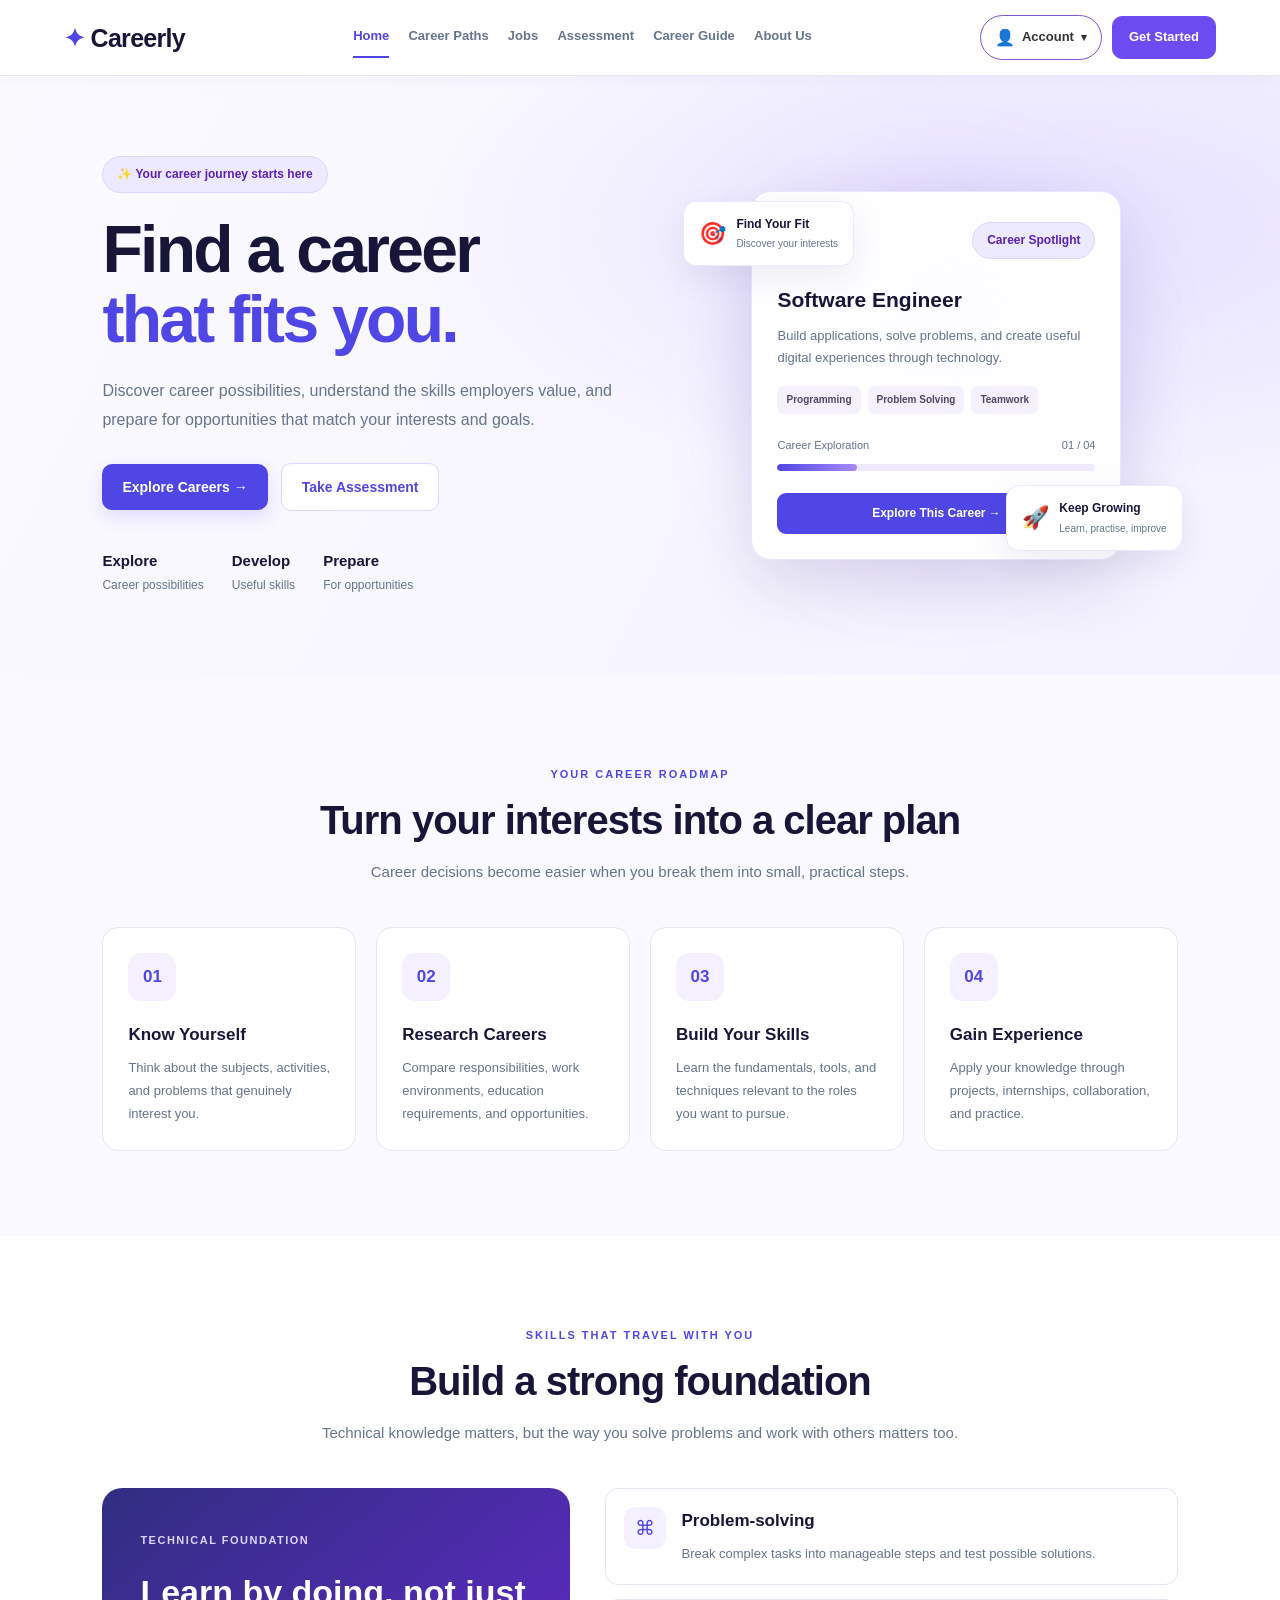
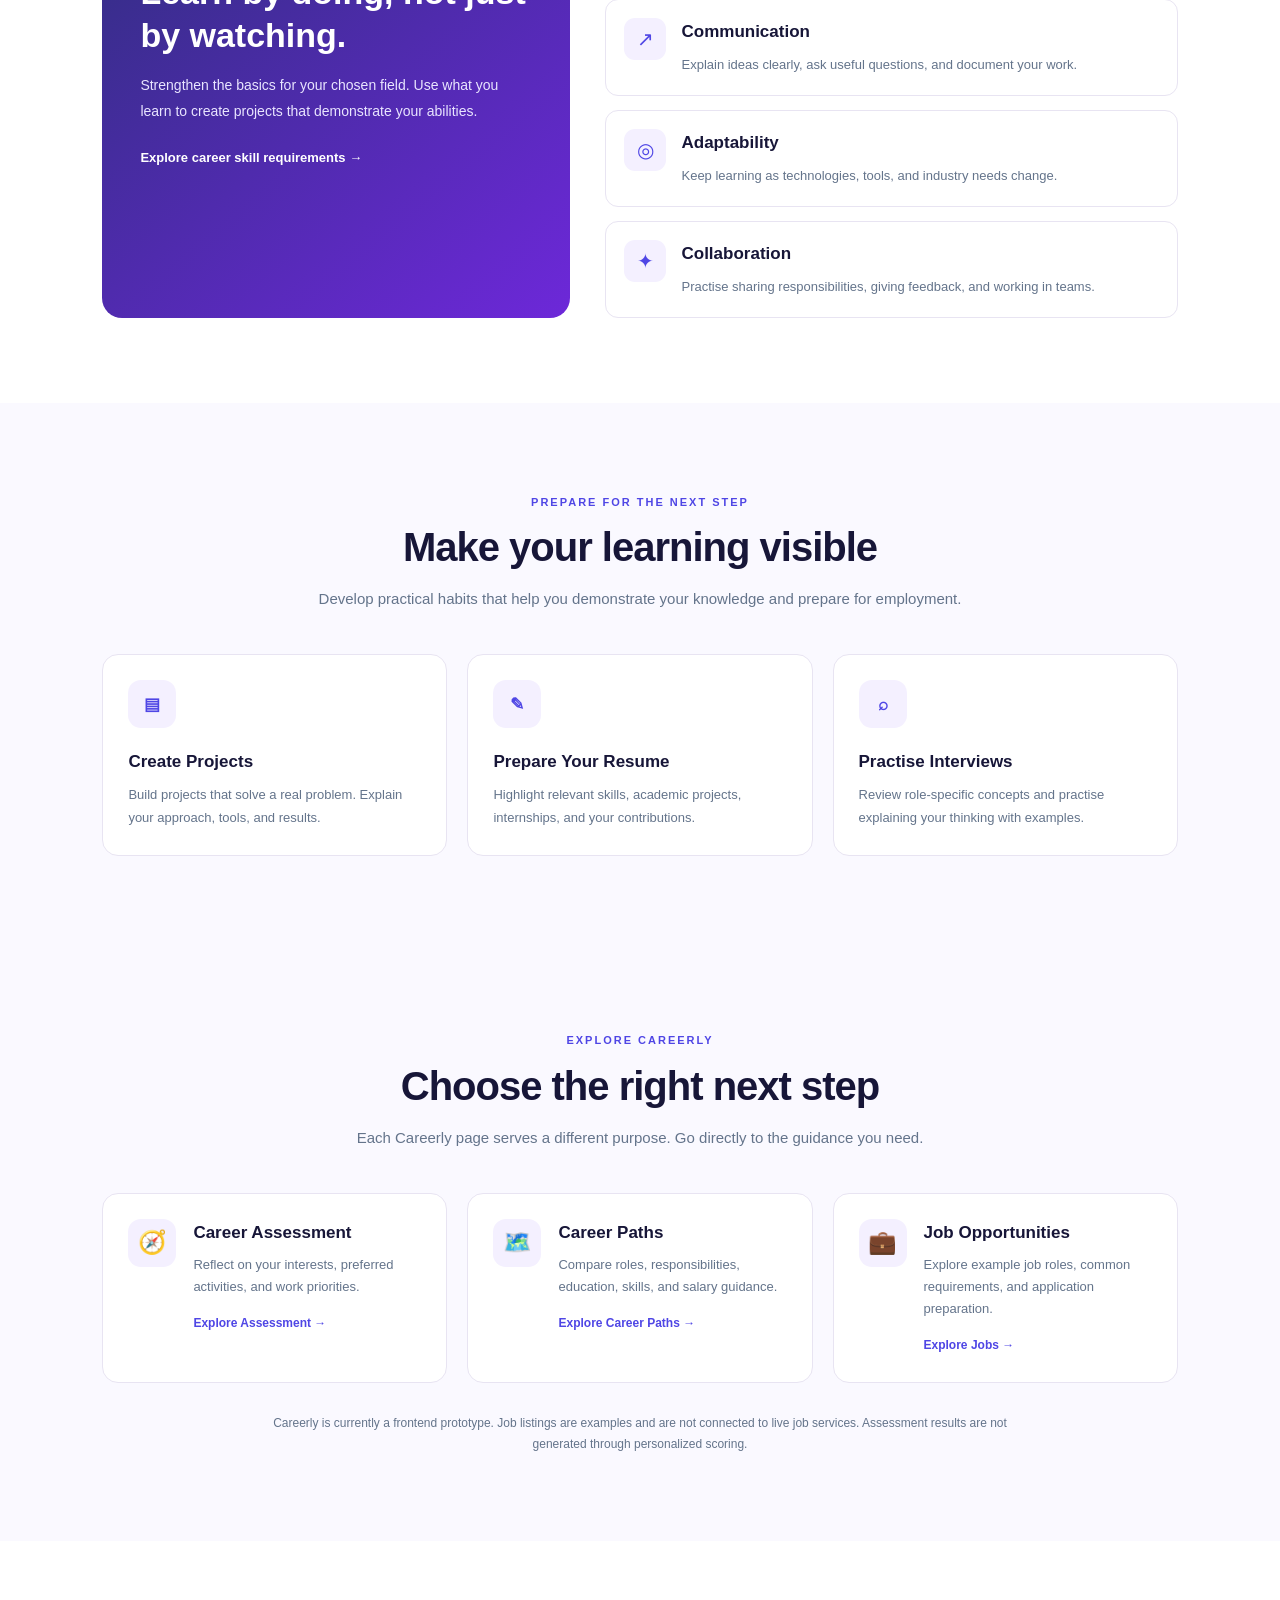
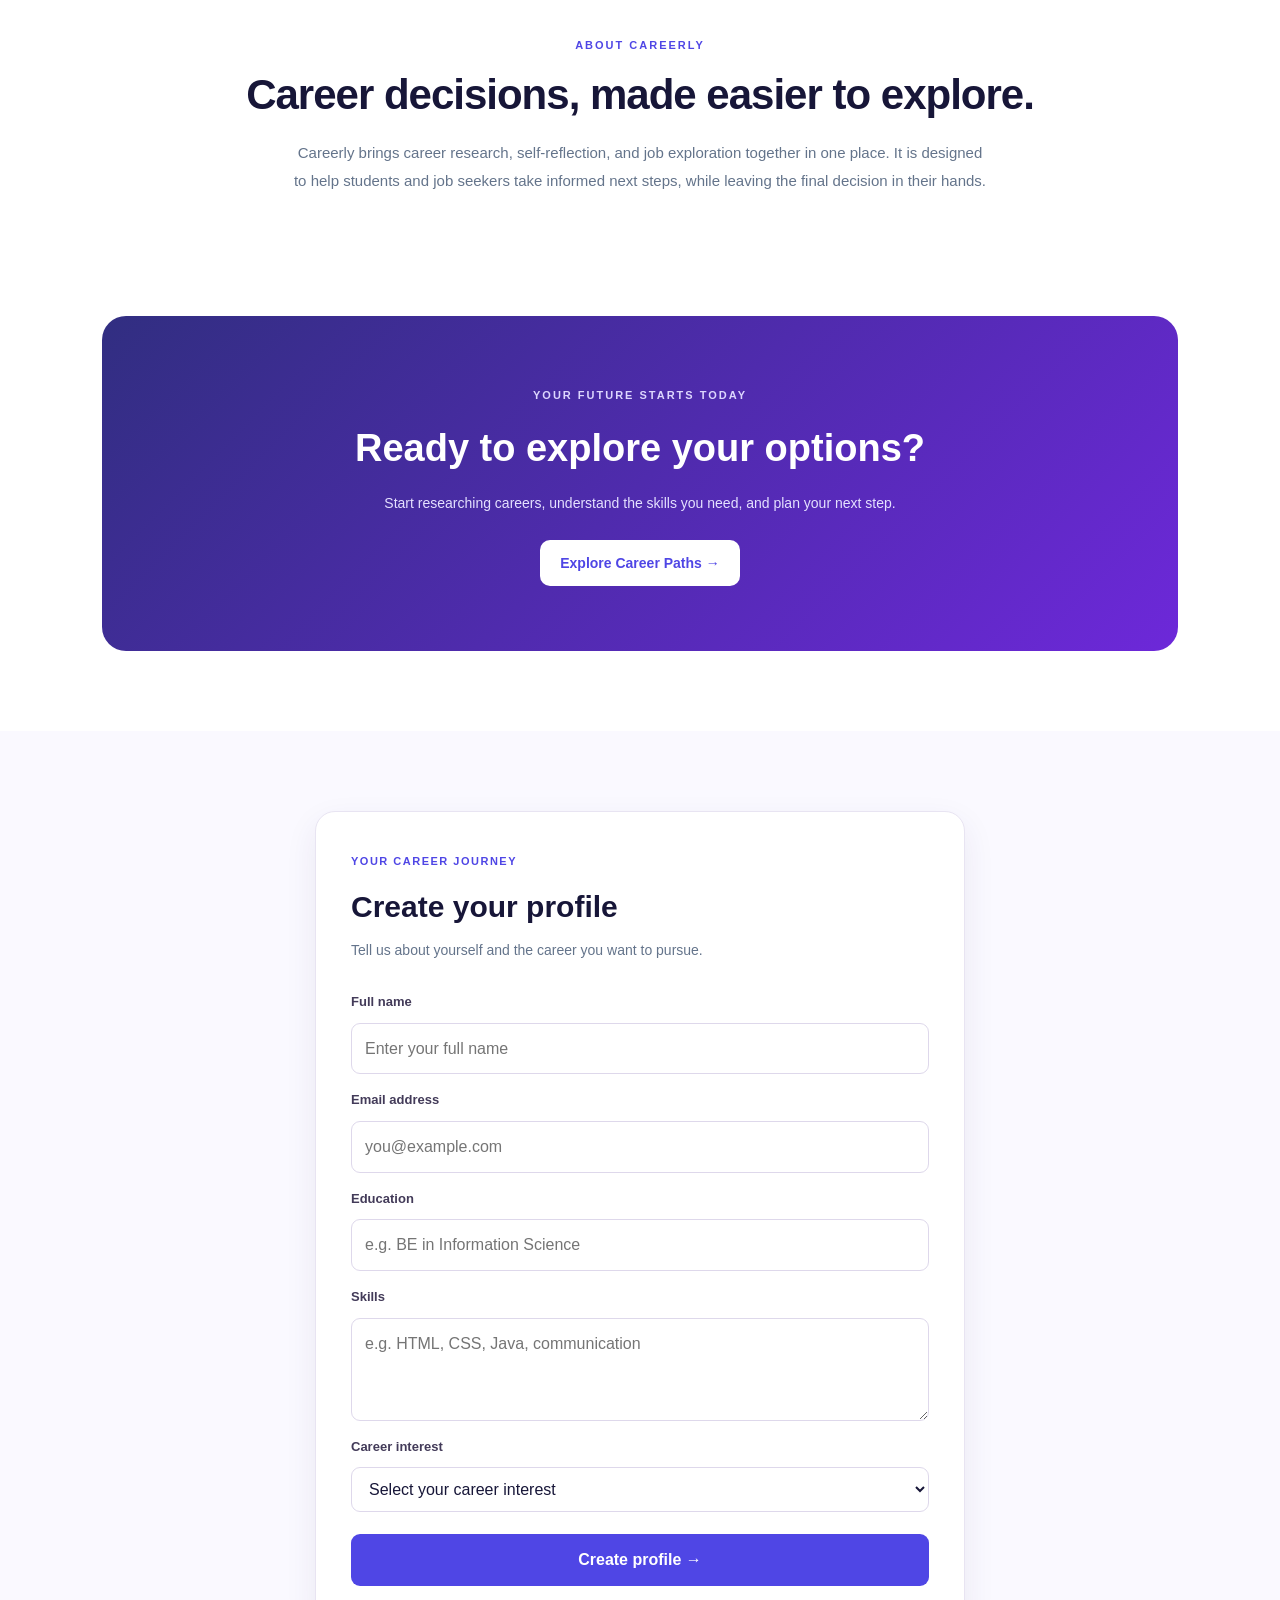
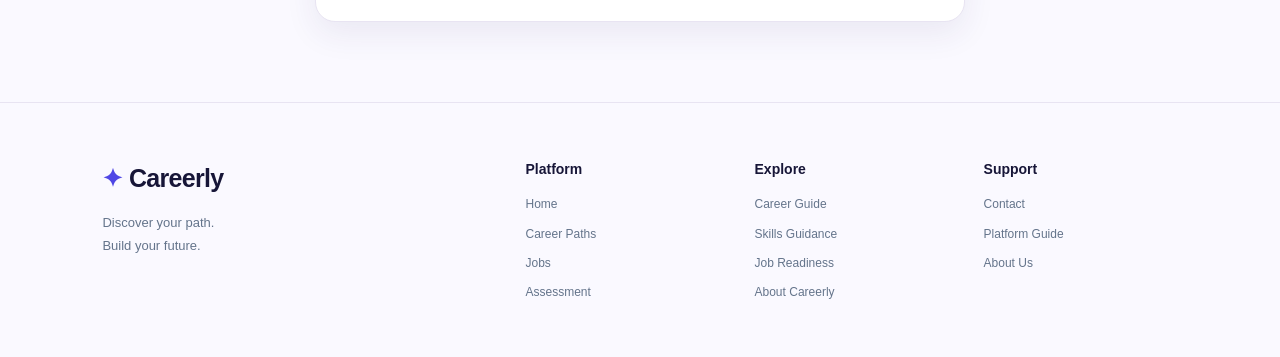
==== commit 79ad13b5: "initial commit" ====
--- a/index.html
+++ b/index.html
@@ -1,1224 +1,234 @@
 <!DOCTYPE html>
 <html lang="en">
-
 <head>
     <meta charset="UTF-8">
     <meta name="viewport" content="width=device-width, initial-scale=1.0">
-
+    <meta name="description" content="Careerly helps students explore career paths, develop valuable skills, and prepare for job opportunities.">
     <title>Careerly | Find Your Career Path</title>
-
     <link rel="stylesheet" href="style.css">
 </head>
-
-<body>
-
-    <!-- ================= NAVBAR ================= -->
-
-    <header class="navbar">
-
-        <a href="index.html" class="logo">
-            <span>✦</span> Careerly
-        </a>
-
-        <nav>
-            <a href="index.html" class="active">Home</a>
-            <a href="carrers.html">Career Paths</a>
-            <a href="jobs.html">Jobs</a>
-            <a href="assessment.html">Assessment</a>
-            <a href="index.html#resources">Resources</a>
-        </nav>
-
-        <div class="nav-buttons">
-
-            <a href="index.html#login" class="login-btn">
-                Login
-            </a>
-
-            <a href="index.html#get-started" class="signup-btn">
-                Get Started
-            </a>
-
-        </div>
-
-    </header>
-
-
-    <!-- ================= HERO ================= -->
-
-    <main>
-
-        <section class="hero">
-
-            <div class="hero-content">
-
-                <div class="hero-badge">
-                    ✨ Your career journey starts here
-                </div>
-
-                <h1>
-                    Find a career
-                    <span>that fits you.</span>
-                </h1>
-
-                <p>
-                    Discover the right career, understand your skills,
-                    and connect with opportunities that match your potential.
-                </p>
-
-                <div class="hero-buttons">
-
-                    <a href="carrers.html" class="primary-btn">
-                        Explore Careers →
-                    </a>
-
-                    <a href="assessment.html" class="secondary-btn">
-                        Take Assessment
-                    </a>
-
-                </div>
-
-                <div class="hero-stats">
-
-                    <div>
-                        <strong>10K+</strong>
-                        <small>Career Opportunities</small>
-                    </div>
-
-                    <div>
-                        <strong>500+</strong>
-                        <small>Career Paths</small>
-                    </div>
-
-                    <div>
-                        <strong>92%</strong>
-                        <small>Match Accuracy</small>
-                    </div>
-
-                </div>
-
-            </div>
-
-
-            <!-- ================= HERO VISUAL ================= -->
-
-            <div class="hero-visual">
-
-                <div class="glow"></div>
-
-                <div class="floating-card card-one">
-
-                    <span>🎯</span>
-
-                    <div>
-                        <strong>92% Match</strong>
-                        <small>Software Engineer</small>
-                    </div>
-
-                </div>
-
-
-                <div class="career-card">
-
-                    <div class="card-top">
-
-                        <span class="profile-icon">
-                            👨‍💻
-                        </span>
-
-                        <span class="match">
-                            92% Match
-                        </span>
-
-                    </div>
-
-                    <h3>
-                        Software Engineer
-                    </h3>
-
-                    <p>
-                        Build software, solve problems and
-                        create meaningful impact through technology.
-                    </p>
-
-                    <div class="skill-list">
-
-                        <span>Java</span>
-                        <span>DSA</span>
-                        <span>Problem Solving</span>
-
-                    </div>
-
-                    <div class="progress-area">
-
-                        <div class="progress-label">
-
-                            <span>
-                                Career Fit
-                            </span>
-
-                            <span>
-                                92%
-                            </span>
-
-                        </div>
-
-                        <div class="progress-bar">
-
-                            <div></div>
-
-                        </div>
-
-                    </div>
-
-                    <a href="carrers.html" class="career-card-btn">
-                        Explore Career →
-                    </a>
-
-                </div>
-
-
-                <div class="floating-card card-two">
-
-                    <span>🚀</span>
-
-                    <div>
-
-                        <strong>
-                            Career Growth
-                        </strong>
-
-                        <small>
-                            Junior → Senior → Lead
-                        </small>
-
-                    </div>
-
-                </div>
-
-            </div>
-
-        </section>
-
-
-        <!-- ================= HOW IT WORKS ================= -->
-
-        <section class="how-section">
-
-            <div class="section-heading">
-
-                <span>
-                    HOW IT WORKS
-                </span>
-
-                <h2>
-                    Your journey to the right career
-                </h2>
-
-                <p>
-                    A simple process designed to help you discover
-                    where your skills can take you.
-                </p>
-
-            </div>
-
-
-            <div class="steps">
-
-                <!-- STEP 01 -->
-
-                <a href="index.html#get-started" class="step-card">
-
-                    <div class="step-number">
-                        01
-                    </div>
-
-                    <div class="step-icon">
-                        👤
-                    </div>
-
-                    <h3>
-                        Create Your Profile
-                    </h3>
-
-                    <p>
-                        Tell us about your education, skills,
-                        interests and experience.
-                    </p>
-
-                </a>
-
-
-                <!-- STEP 02 -->
-
-                <a href="assessment.html" class="step-card">
-
-                    <div class="step-number">
-                        02
-                    </div>
-
-                    <div class="step-icon">
-                        🧠
-                    </div>
-
-                    <h3>
-                        Discover Your Strengths
-                    </h3>
-
-                    <p>
-                        Take our assessment and understand
-                        your strengths and interests.
-                    </p>
-
-                </a>
-
-
-                <!-- STEP 03 -->
-
-                <a href="index.html#jobs" class="step-card">
-
-                    <div class="step-number">
-                        03
-                    </div>
-
-                    <div class="step-icon">
-                        🎯
-                    </div>
-
-                    <h3>
-                        Find Your Match
-                    </h3>
-
-                    <p>
-                        Get personalized career paths and
-                        job recommendations.
-                    </p>
-
-                </a>
-
-
-                <!-- STEP 04 -->
-
-                <a href="carrers.html" class="step-card">
-
-                    <div class="step-number">
-                        04
-                    </div>
-
-                    <div class="step-icon">
-                        💼
-                    </div>
-
-                    <h3>
-                        Apply & Grow
-                    </h3>
-
-                    <p>
-                        Build your skills, apply for jobs
-                        and grow your career.
-                    </p>
-
-                </a>
-
-            </div>
-
-        </section>
-
-
-        <!-- ================= CAREER CATEGORIES ================= -->
-
-        <section class="categories-section">
-
-            <div class="section-heading">
-
-                <span>
-                    EXPLORE
-                </span>
-
-                <h2>
-                    Explore career possibilities
-                </h2>
-
-                <p>
-                    Find a career path that matches your interests.
-                </p>
-
-            </div>
-
-
-            <div class="categories">
-
-                <!-- TECHNOLOGY -->
-
-                <a href="carrers.html" class="category-card">
-
-                    <div class="category-icon">
-                        💻
-                    </div>
-
-                    <h3>
-                        Technology
-                    </h3>
-
-                    <p>
-                        120+ career paths
-                    </p>
-
-                    <span>
-                        Explore →
-                    </span>
-
-                </a>
-
-
-                <!-- DATA -->
-
-                <a href="carrers.html" class="category-card">
-
-                    <div class="category-icon">
-                        📊
-                    </div>
-
-                    <h3>
-                        Data & Analytics
-                    </h3>
-
-                    <p>
-                        80+ career paths
-                    </p>
-
-                    <span>
-                        Explore →
-                    </span>
-
-                </a>
-
-
-                <!-- DESIGN -->
-
-                <a href="carrers.html" class="category-card">
-
-                    <div class="category-icon">
-                        🎨
-                    </div>
-
-                    <h3>
-                        Design
-                    </h3>
-
-                    <p>
-                        60+ career paths
-                    </p>
-
-                    <span>
-                        Explore →
-                    </span>
-
-                </a>
-
-
-                <!-- BUSINESS -->
-
-                <a href="carrers.html" class="category-card">
-
-                    <div class="category-icon">
-                        📈
-                    </div>
-
-                    <h3>
-                        Business
-                    </h3>
-
-                    <p>
-                        90+ career paths
-                    </p>
-
-                    <span>
-                        Explore →
-                    </span>
-
-                </a>
-
-
-                <!-- FINANCE -->
-
-                <a href="carrers.html" class="category-card">
-
-                    <div class="category-icon">
-                        💰
-                    </div>
-
-                    <h3>
-                        Finance
-                    </h3>
-
-                    <p>
-                        70+ career paths
-                    </p>
-
-                    <span>
-                        Explore →
-                    </span>
-
-                </a>
-
-
-                <!-- HEALTHCARE -->
-
-                <a href="carrers.html" class="category-card">
-
-                    <div class="category-icon">
-                        🧬
-                    </div>
-
-                    <h3>
-                        Healthcare
-                    </h3>
-
-                    <p>
-                        50+ career paths
-                    </p>
-
-                    <span>
-                        Explore →
-                    </span>
-
-                </a>
-
-            </div>
-
-        </section>
-
-
-        <!-- ================= JOB MATCHING ================= -->
-
-        <section class="utility-section" id="jobs">
-
-            <div class="section-heading">
-
-                <span>
-                    JOB MATCHING
-                </span>
-
-                <h2>
-                    Start with a career direction
-                </h2>
-
-                <p>
-                    Choose an area and continue to the Career Paths
-                    page to explore relevant roles.
-                </p>
-
-            </div>
-
-
-            <div class="utility-grid">
-
-                <!-- TECHNOLOGY JOBS -->
-
-                <a href="carrers.html" class="utility-card">
-
-                    <span>
-                        💻
-                    </span>
-
-                    <h3>
-                        Technology Jobs
-                    </h3>
-
-                    <p>
-                        Software, AI, cloud and development careers.
-                    </p>
-
-                    <strong>
-                        Explore roles →
-                    </strong>
-
-                </a>
-
-
-                <!-- DATA JOBS -->
-
-                <a href="carrers.html" class="utility-card">
-
-                    <span>
-                        📊
-                    </span>
-
-                    <h3>
-                        Data Jobs
-                    </h3>
-
-                    <p>
-                        Analytics and data-focused career options.
-                    </p>
-
-                    <strong>
-                        Explore roles →
-                    </strong>
-
-                </a>
-
-
-                <!-- DESIGN JOBS -->
-
-                <a href="carrers.html" class="utility-card">
-
-                    <span>
-                        🎨
-                    </span>
-
-                    <h3>
-                        Design Jobs
-                    </h3>
-
-                    <p>
-                        UI/UX and creative technology opportunities.
-                    </p>
-
-                    <strong>
-                        Explore roles →
-                    </strong>
-
-                </a>
-
-            </div>
-
-        </section>
-
-
-        <!-- ================= ASSESSMENT ================= -->
-
-        <section class="assessment-section" id="assessment">
-
-            <div class="section-heading">
-
-                <span>
-                    CAREER ASSESSMENT
-                </span>
-
-                <h2>
-                    Quickly identify your interest area
-                </h2>
-
-                <p>
-                    Select the type of work you prefer and
-                    Careerly will suggest a direction.
-                </p>
-
-            </div>
-
-
-            <div class="assessment-box">
-
-                <!-- RADIO BUTTONS -->
-
-                <input
-                    type="radio"
-                    name="interest"
-                    id="interest-tech"
-                >
-
-                <input
-                    type="radio"
-                    name="interest"
-                    id="interest-data"
-                >
-
-                <input
-                    type="radio"
-                    name="interest"
-                    id="interest-design"
-                >
-
-                <input
-                    type="radio"
-                    name="interest"
-                    id="interest-business"
-                >
-
-
-                <h3>
-                    What type of work sounds most interesting?
-                </h3>
-
-
-                <!-- OPTIONS -->
-
-                <div class="assessment-options">
-
-                    <label for="interest-tech">
-                        💻 Building technology
-                    </label>
-
-                    <label for="interest-data">
-                        📊 Working with data
-                    </label>
-
-                    <label for="interest-design">
-                        🎨 Designing experiences
-                    </label>
-
-                    <label for="interest-business">
-                        📈 Solving business problems
-                    </label>
-
-                </div>
-
-
-                <!-- TECHNOLOGY RESULT -->
-
-                <div class="assessment-result result-tech">
-
-                    <strong>
-                        Technology may fit you.
-                    </strong>
-
-                    <p>
-                        Explore Software Engineer, AI Engineer
-                        and Cloud Engineer paths.
-                    </p>
-
-                    <a href="carrers.html">
-                        Explore Careers →
-                    </a>
-
-                </div>
-
-
-                <!-- DATA RESULT -->
-
-                <div class="assessment-result result-data">
-
-                    <strong>
-                        Data may fit you.
-                    </strong>
-
-                    <p>
-                        Explore Data Analyst and other
-                        analytical career paths.
-                    </p>
-
-                    <a href="carrers.html">
-                        Explore Careers →
-                    </a>
-
-                </div>
-
-
-                <!-- DESIGN RESULT -->
-
-                <div class="assessment-result result-design">
-
-                    <strong>
-                        Design may fit you.
-                    </strong>
-
-                    <p>
-                        Explore UI/UX and creative career paths.
-                    </p>
-
-                    <a href="carrers.html">
-                        Explore Careers →
-                    </a>
-
-                </div>
-
-
-                <!-- BUSINESS RESULT -->
-
-                <div class="assessment-result result-business">
-
-                    <strong>
-                        Business may fit you.
-                    </strong>
-
-                    <p>
-                        Explore Product Management and
-                        business career paths.
-                    </p>
-
-                    <a href="carrers.html">
-                        Explore Careers →
-                    </a>
-
-                </div>
-
-            </div>
-
-        </section>
-
-
-        <!-- ================= RESOURCES ================= -->
-
-        <section class="resources-section" id="resources">
-
-            <div class="section-heading">
-
-                <span>
-                    RESOURCES
-                </span>
-
-                <h2>
-                    Resources to help you move forward
-                </h2>
-
-                <p>
-                    Use these starting points while building
-                    your career direction.
-                </p>
-
-            </div>
-
-
-            <div class="utility-grid">
-
-                <!-- SELF ASSESSMENT -->
-
-                <a href="assessment.html" class="utility-card">
-
-                    <span>
-                        🧠
-                    </span>
-
-                    <h3>
-                        Self Assessment
-                    </h3>
-
-                    <p>
-                        Identify the kind of work that interests you.
-                    </p>
-
-                    <strong>
-                        Start assessment →
-                    </strong>
-
-                </a>
-
-
-                <!-- CAREER PATHS -->
-
-                <a href="carrers.html" class="utility-card">
-
-                    <span>
-                        🧭
-                    </span>
-
-                    <h3>
-                        Career Paths
-                    </h3>
-
-                    <p>
-                        Compare different career directions.
-                    </p>
-
-                    <strong>
-                        Explore paths →
-                    </strong>
-
-                </a>
-
-
-                <!-- JOB MATCHING -->
-
-                <a href="index.html#jobs" class="utility-card">
-
-                    <span>
-                        💼
-                    </span>
-
-                    <h3>
-                        Job Matching
-                    </h3>
-
-                    <p>
-                        Start from a career area and explore
-                        suitable roles.
-                    </p>
-
-                    <strong>
-                        Find opportunities →
-                    </strong>
-
-                </a>
-
-            </div>
-
-        </section>
-
-
-        <!-- ================= GET STARTED ================= -->
-
-        <section class="get-started-section" id="get-started">
-
-            <div class="section-heading">
-
-                <span>
-                    GET STARTED
-                </span>
-
-                <h2>
-                    Create your career direction
-                </h2>
-
-                <p>
-                    Enter a few basic details to start
-                    your profile.
-                </p>
-
-            </div>
-
-
-            <form
-                class="profile-form"
-                action="#profile-created"
-            >
-
-                <input
-                    type="text"
-                    placeholder="Your name"
-                    required
-                >
-
-                <input
-                    type="text"
-                    placeholder="Education / Degree"
-                    required
-                >
-
-                <input
-                    type="text"
-                    placeholder="Main skill"
-                    required
-                >
-
-                <select required>
-
-                    <option value="">
-                        Interested area
-                    </option>
-
-                    <option>
-                        Technology
-                    </option>
-
-                    <option>
-                        Data
-                    </option>
-
-                    <option>
-                        Design
-                    </option>
-
-                    <option>
-                        Business
-                    </option>
-
-                </select>
-
-                <button type="submit">
-                    Create Profile →
-                </button>
-
-            </form>
-
-
-            <div
-                id="profile-created"
-                class="form-success"
-            >
-
-                <strong>
-                    Profile details entered successfully.
-                </strong>
-
-                <p>
-                    Next step: explore careers that match
-                    your selected interest.
-                </p>
-
-                <a href="carrers.html">
-                    Explore Career Paths →
-                </a>
-
-            </div>
-
-        </section>
-
-
-        <!-- ================= LOGIN ================= -->
-
-        <section class="login-section" id="login">
-
-            <div class="section-heading">
-
-                <span>
-                    LOGIN
-                </span>
-
-                <h2>
-                    Welcome back to Careerly
-                </h2>
-
-                <p>
-                    This is a frontend-only login prototype.
-                </p>
-
-            </div>
-
-
-            <form
-                class="profile-form login-form"
-                action="#logged-in"
-            >
-
-                <input
-                    type="email"
-                    placeholder="Email address"
-                    required
-                >
-
-                <input
-                    type="password"
-                    placeholder="Password"
-                    required
-                >
-
-                <button type="submit">
-                    Login →
-                </button>
-
-            </form>
-
-
-            <div
-                id="logged-in"
-                class="form-success"
-            >
-
-                <strong>
-                    Login form submitted.
-                </strong>
-
-                <p>
-                    A real deployment would connect this
-                    form to backend authentication.
-                </p>
-
-            </div>
-
-        </section>
-
-
-        <!-- ================= ABOUT ================= -->
-
-        <section class="about-section" id="about">
-
-            <div class="section-heading">
-
-                <span>
-                    ABOUT CAREERLY
-                </span>
-
-                <h2>
-                    Helping students choose with more confidence
-                </h2>
-
-                <p>
-                    Careerly brings career exploration,
-                    assessment and job-direction features
-                    into one simple platform.
-                </p>
-
-            </div>
-
-        </section>
-
-
-        <!-- ================= PRIVACY ================= -->
-
-        <section class="policy-section" id="privacy">
-
-            <div class="section-heading">
-
-                <span>
-                    PRIVACY
-                </span>
-
-                <h2>
-                    Privacy Policy
-                </h2>
-
-                <p>
-                    This prototype does not store your
-                    information. A real deployment would
-                    need secure data storage.
-                </p>
-
-            </div>
-
-        </section>
-
-
-        <!-- ================= TERMS ================= -->
-
-        <section class="policy-section" id="terms">
-
-            <div class="section-heading">
-
-                <span>
-                    TERMS
-                </span>
-
-                <h2>
-                    Terms of Use
-                </h2>
-
-                <p>
-                    This frontend is a project prototype
-                    for career exploration.
-                </p>
-
-            </div>
-
-        </section>
-
-
-        <!-- ================= CTA ================= -->
-
-        <section class="cta">
-
-            <div>
-
-                <span>
-                    YOUR FUTURE STARTS TODAY
-                </span>
-
-                <h2>
-                    Ready to find your path?
-                </h2>
-
-                <p>
-                    Take the first step towards a career
-                    that matches who you are.
-                </p>
-
-                <a
-                    href="index.html#get-started"
-                    class="primary-btn"
-                >
-                    Get Started →
-                </a>
-
-            </div>
-
-        </section>
-
-    </main>
-
-
-    <!-- ================= FOOTER ================= -->
-
-    <footer>
-
-        <!-- FOOTER BRAND -->
-
-        <div class="footer-brand">
-
-            <div class="logo">
-                <span>✦</span> Careerly
-            </div>
-
-            <p>
-                Discover your path.<br>
-                Build your future.
-            </p>
-
-        </div>
-
-
-        <!-- PLATFORM -->
-
-        <div class="footer-column">
-
-            <h4>
-                Platform
-            </h4>
-
-            <a href="index.html">
-                Home
-            </a>
-
-            <a href="carrers.html">
-                Career Paths
-            </a>
-
-            <a href="jobs.html">
-                Jobs
-            </a>
-
-            <a href="assessment.html">
-                Assessments
-            </a>
-
-        </div>
-
-
-        <!-- COMPANY -->
-
-        <div class="footer-column">
-
-            <h4>
-                Company
-            </h4>
-
-            <a href="index.html#about">
-                About Us
-            </a>
-
-            <a href="index.html#about">
-                Our Story
-            </a>
-
-            <a href="mailto:careerly@example.com">
-                Contact
-            </a>
-
-            <a href="carrers.html">
-                Careers
-            </a>
-
-        </div>
-
-
-        <!-- SUPPORT -->
-
-        <div class="footer-column">
-
-            <h4>
-                Support
-            </h4>
-
-            <a href="index.html#resources">
-                Help Center
-            </a>
-
-            <a href="index.html#privacy">
-                Privacy Policy
-            </a>
-
-            <a href="index.html#terms">
-                Terms
-            </a>
-
-            <a href="index.html#resources">
-                FAQs
-            </a>
-
-        </div>
-
-    </footer>
-
+<body class="home-page">
+
+<header class="navbar">
+    <a href="index.html" class="logo"><span>✦</span> Careerly</a>
+    <nav class="main-nav">
+        <a href="index.html" class="active">Home</a>
+        <a href="carrers.html">Career Paths</a>
+        <a href="jobs.html">Jobs</a>
+        <a href="assessment.html">Assessment</a>
+        <a href="index.html#career-roadmap">Career Guide</a>
+        <a href="index.html#about">About Us</a>
+    </nav>
+    <div class="nav-actions">
+        <div class="account-menu">
+            <button class="account-button" type="button" aria-label="Open account menu">
+                <span class="account-avatar">👤</span>
+                <span>Account</span>
+                <span class="account-arrow">▾</span>
+            </button>
+            <div class="account-dropdown">
+                <div class="account-heading">
+                    <strong>Your Account</strong>
+                    <span>Manage your career profile</span>
+                </div>
+                <a href="index.html#profile">👤 My Profile</a>
+                <a href="index.html#account-details">🪪 Account Details</a>
+                <a href="index.html#resume">📄 My Resume</a>
+                <a href="index.html#saved-jobs">🔖 Saved Jobs</a>
+                <a href="index.html#notifications">🔔 Notifications</a>
+                <a href="index.html#settings">⚙️ Settings</a>
+                <a href="index.html#privacy">🔒 Privacy &amp; Security</a>
+                <div class="account-divider"></div>
+                <a href="login.html" class="logout-link">↪ Log out</a>
+            </div>
+        </div>
+        <a href="carrers.html" class="signup-btn">Get Started</a>
+    </div>
+</header>
+
+<main>
+    <section class="hero">
+        <div class="hero-content">
+            <div class="hero-badge">✨ Your career journey starts here</div>
+            <h1>Find a career <span>that fits you.</span></h1>
+            <p>Discover career possibilities, understand the skills employers value, and prepare for opportunities that match your interests and goals.</p>
+            <div class="hero-buttons">
+                <a href="carrers.html" class="primary-btn">Explore Careers →</a>
+                <a href="assessment.html" class="secondary-btn">Take Assessment</a>
+            </div>
+            <div class="hero-stats">
+                <div><strong>Explore</strong><small>Career possibilities</small></div>
+                <div><strong>Develop</strong><small>Useful skills</small></div>
+                <div><strong>Prepare</strong><small>For opportunities</small></div>
+            </div>
+        </div>
+
+        <div class="hero-visual">
+            <div class="glow"></div>
+            <div class="floating-card card-one">
+                <span>🎯</span>
+                <div><strong>Find Your Fit</strong><small>Discover your interests</small></div>
+            </div>
+            <div class="career-card">
+                <div class="card-top">
+                    <span class="profile-icon">👨‍💻</span>
+                    <span class="match">Career Spotlight</span>
+                </div>
+                <h3>Software Engineer</h3>
+                <p>Build applications, solve problems, and create useful digital experiences through technology.</p>
+                <div class="skill-list">
+                    <span>Programming</span>
+                    <span>Problem Solving</span>
+                    <span>Teamwork</span>
+                </div>
+                <div class="progress-area">
+                    <div class="progress-label"><span>Career Exploration</span><span>01 / 04</span></div>
+                    <div class="progress-bar"><div></div></div>
+                </div>
+                <a href="carrers.html" class="career-card-btn">Explore This Career →</a>
+            </div>
+            <div class="floating-card card-two">
+                <span>🚀</span>
+                <div><strong>Keep Growing</strong><small>Learn, practise, improve</small></div>
+            </div>
+        </div>
+    </section>
+
+    <section class="guidance-section" id="career-roadmap">
+        <div class="section-heading">
+            <span>YOUR CAREER ROADMAP</span>
+            <h2>Turn your interests into a clear plan</h2>
+            <p>Career decisions become easier when you break them into small, practical steps.</p>
+        </div>
+        <div class="guidance-grid roadmap-grid">
+            <article class="guidance-card"><div class="guidance-icon">01</div><h3>Know Yourself</h3><p>Think about the subjects, activities, and problems that genuinely interest you.</p></article>
+            <article class="guidance-card"><div class="guidance-icon">02</div><h3>Research Careers</h3><p>Compare responsibilities, work environments, education requirements, and opportunities.</p></article>
+            <article class="guidance-card"><div class="guidance-icon">03</div><h3>Build Your Skills</h3><p>Learn the fundamentals, tools, and techniques relevant to the roles you want to pursue.</p></article>
+            <article class="guidance-card"><div class="guidance-icon">04</div><h3>Gain Experience</h3><p>Apply your knowledge through projects, internships, collaboration, and practice.</p></article>
+        </div>
+    </section>
+
+    <section class="guidance-section skills-guidance" id="skills-guide">
+        <div class="section-heading">
+            <span>SKILLS THAT TRAVEL WITH YOU</span>
+            <h2>Build a strong foundation</h2>
+            <p>Technical knowledge matters, but the way you solve problems and work with others matters too.</p>
+        </div>
+        <div class="skills-guidance-layout">
+            <article class="skills-feature">
+                <span class="feature-label">TECHNICAL FOUNDATION</span>
+                <h3>Learn by doing, not just by watching.</h3>
+                <p>Strengthen the basics for your chosen field. Use what you learn to create projects that demonstrate your abilities.</p>
+                <a href="carrers.html" class="text-link">Explore career skill requirements →</a>
+            </article>
+            <div class="skill-points">
+                <article class="skill-point"><span class="skill-point-icon">⌘</span><div><h3>Problem-solving</h3><p>Break complex tasks into manageable steps and test possible solutions.</p></div></article>
+                <article class="skill-point"><span class="skill-point-icon">↗</span><div><h3>Communication</h3><p>Explain ideas clearly, ask useful questions, and document your work.</p></div></article>
+                <article class="skill-point"><span class="skill-point-icon">◎</span><div><h3>Adaptability</h3><p>Keep learning as technologies, tools, and industry needs change.</p></div></article>
+                <article class="skill-point"><span class="skill-point-icon">✦</span><div><h3>Collaboration</h3><p>Practise sharing responsibilities, giving feedback, and working in teams.</p></div></article>
+            </div>
+        </div>
+    </section>
+
+    <section class="guidance-section job-ready-section" id="job-ready">
+        <div class="section-heading">
+            <span>PREPARE FOR THE NEXT STEP</span>
+            <h2>Make your learning visible</h2>
+            <p>Develop practical habits that help you demonstrate your knowledge and prepare for employment.</p>
+        </div>
+        <div class="guidance-grid job-ready-grid">
+            <article class="guidance-card"><div class="ready-icon">▤</div><h3>Create Projects</h3><p>Build projects that solve a real problem. Explain your approach, tools, and results.</p></article>
+            <article class="guidance-card"><div class="ready-icon">✎</div><h3>Prepare Your Resume</h3><p>Highlight relevant skills, academic projects, internships, and your contributions.</p></article>
+            <article class="guidance-card"><div class="ready-icon">⌕</div><h3>Practise Interviews</h3><p>Review role-specific concepts and practise explaining your thinking with examples.</p></article>
+        </div>
+    </section>
+
+    <section class="tools-section" id="resources">
+        <div class="section-heading">
+            <span>EXPLORE CAREERLY</span>
+            <h2>Choose the right next step</h2>
+            <p>Each Careerly page serves a different purpose. Go directly to the guidance you need.</p>
+        </div>
+        <div class="tools-grid">
+            <a href="assessment.html" class="tool-card"><span class="tool-icon">🧭</span><div><h3>Career Assessment</h3><p>Reflect on your interests, preferred activities, and work priorities.</p><strong>Explore Assessment →</strong></div></a>
+            <a href="carrers.html" class="tool-card"><span class="tool-icon">🗺️</span><div><h3>Career Paths</h3><p>Compare roles, responsibilities, education, skills, and salary guidance.</p><strong>Explore Career Paths →</strong></div></a>
+            <a href="jobs.html" class="tool-card"><span class="tool-icon">💼</span><div><h3>Job Opportunities</h3><p>Explore example job roles, common requirements, and application preparation.</p><strong>Explore Jobs →</strong></div></a>
+        </div>
+        <p class="prototype-note">Careerly is currently a frontend prototype. Job listings are examples and are not connected to live job services. Assessment results are not generated through personalized scoring.</p>
+    </section>
+
+    <section class="about-section" id="about">
+        <div class="about-content">
+            <span class="about-eyebrow">ABOUT CAREERLY</span>
+            <h2>Career decisions, made easier to explore.</h2>
+            <p>Careerly brings career research, self-reflection, and job exploration together in one place. It is designed to help students and job seekers take informed next steps, while leaving the final decision in their hands.</p>
+        </div>
+    </section>
+
+    <section class="cta">
+        <div>
+            <span>YOUR FUTURE STARTS TODAY</span>
+            <h2>Ready to explore your options?</h2>
+            <p>Start researching careers, understand the skills you need, and plan your next step.</p>
+            <a href="carrers.html" class="primary-btn">Explore Career Paths →</a>
+        </div>
+    </section>
+</main>
+
+<section class="profile-section" id="profile">
+    <div class="profile-card">
+        <span class="profile-tag">YOUR CAREER JOURNEY</span>
+        <h2>Create your profile</h2>
+        <p>Tell us about yourself and the career you want to pursue.</p>
+        <form action="index.html" method="get" class="profile-form">
+            <label for="profile-name">Full name</label>
+            <input id="profile-name" name="name" type="text" placeholder="Enter your full name" required>
+            <label for="profile-email">Email address</label>
+            <input id="profile-email" name="email" type="email" placeholder="you@example.com" required>
+            <label for="profile-education">Education</label>
+            <input id="profile-education" name="education" type="text" placeholder="e.g. BE in Information Science" required>
+            <label for="profile-skills">Skills</label>
+            <textarea id="profile-skills" name="skills" placeholder="e.g. HTML, CSS, Java, communication" rows="3" required></textarea>
+            <label for="profile-career">Career interest</label>
+            <select id="profile-career" name="career" required>
+                <option value="">Select your career interest</option>
+                <option value="software">Software Development</option>
+                <option value="data">Data Science</option>
+                <option value="cybersecurity">Cybersecurity</option>
+                <option value="design">UI/UX Design</option>
+                <option value="other">Other</option>
+            </select>
+            <button type="submit" class="login-button">Create profile →</button>
+        </form>
+    </div>
+</section>
+
+<footer>
+    <div class="footer-brand">
+        <a href="index.html" class="logo"><span>✦</span> Careerly</a>
+        <p>Discover your path.<br>Build your future.</p>
+    </div>
+    <div class="footer-column">
+        <h4>Platform</h4>
+        <a href="index.html">Home</a>
+        <a href="carrers.html">Career Paths</a>
+        <a href="jobs.html">Jobs</a>
+        <a href="assessment.html">Assessment</a>
+    </div>
+    <div class="footer-column">
+        <h4>Explore</h4>
+        <a href="index.html#career-roadmap">Career Guide</a>
+        <a href="index.html#skills-guide">Skills Guidance</a>
+        <a href="index.html#job-ready">Job Readiness</a>
+        <a href="index.html#about">About Careerly</a>
+    </div>
+    <div class="footer-column">
+        <h4>Support</h4>
+        <a href="mailto:careerly@example.com">Contact</a>
+        <a href="index.html#resources">Platform Guide</a>
+        <a href="index.html#about">About Us</a>
+    </div>
+</footer>
 
 </body>
-
 </html>
--- a/style.css
+++ b/style.css
@@ -1,822 +1,1380 @@
-/* =========================
-   RESET
-========================= */
-
+/* =========================================
+   CAREERLY - COMPLETE SHARED STYLESHEET
+   HTML + CSS ONLY
+========================================= */
+
+/* RESET */
 * {
     margin: 0;
     padding: 0;
     box-sizing: border-box;
 }
 
+:root {
+    --primary: #4f46e5;
+    --primary-dark: #4338ca;
+    --purple: #8051d4;
+    --lavender: #f4f0ff;
+    --lavender-light: #faf9ff;
+    --text: #171638;
+    --muted: #64748b;
+    --border: #e8e4f2;
+    --white: #ffffff;
+    --radius: 16px;
+    --shadow: 0 12px 32px rgba(50, 35, 100, 0.08);
+}
+
 html {
     scroll-behavior: smooth;
+    scroll-padding-top: 100px;
 }
 
 body {
-    font-family: Arial, sans-serif;
-    background: #f8fafc;
-    color: #0f172a;
+    font-family: Arial, Helvetica, sans-serif;
+    color: var(--text);
+    background: var(--white);
     line-height: 1.6;
+    -webkit-font-smoothing: antialiased;
 }
 
 a {
+    color: inherit;
     text-decoration: none;
-    color: inherit;
+}
+
+button,
+input,
+textarea,
+select {
+    font: inherit;
+}
+
+button,
+a {
+    -webkit-tap-highlight-color: transparent;
 }
 
 button {
-    font-family: inherit;
-}
-
-
-/* =========================
-   NAVBAR
-========================= */
+    cursor: pointer;
+}
+
+img {
+    max-width: 100%;
+    display: block;
+}
+
+p {
+    color: var(--muted);
+}
+
+:focus-visible {
+    outline: 3px solid #a78bfa;
+    outline-offset: 3px;
+}
+
+/* =========================================
+   SHARED NAVBAR
+========================================= */
 
 .navbar {
     width: 100%;
-    height: 75px;
-
+    min-height: 76px;
+    padding: 14px 5%;
     display: flex;
     align-items: center;
     justify-content: space-between;
-
-    padding: 0 7%;
-
-    background: white;
-    border-bottom: 1px solid #e2e8f0;
-
+    gap: 24px;
     position: sticky;
     top: 0;
-    z-index: 100;
-}
-
+    z-index: 1000;
+    background: rgba(255, 255, 255, 0.97);
+    border-bottom: 1px solid var(--border);
+    box-shadow: 0 3px 16px rgba(64, 45, 120, 0.035);
+    backdrop-filter: blur(12px);
+}
+
+.navbar > .logo,
 .logo {
-    font-size: 23px;
-    font-weight: 700;
-    letter-spacing: -1px;
+    flex-shrink: 0;
+    color: var(--text);
+    font-size: 25px;
+    font-weight: 800;
+    letter-spacing: -0.7px;
+    white-space: nowrap;
 }
 
 .logo span {
-    color: #4f46e5;
-    margin-right: 5px;
-}
-
-.navbar nav {
-    display: flex;
-    gap: 30px;
-}
-
-.navbar nav a {
-    color: #64748b;
-    font-size: 14px;
-    font-weight: 500;
-
-    transition: 0.3s;
-}
-
-.navbar nav a:hover,
-.navbar nav .active {
-    color: #4f46e5;
-}
-
-.nav-buttons {
-    display: flex;
-    align-items: center;
-    gap: 15px;
-}
-
-.login-btn {
-    color: #475569;
-    font-size: 14px;
-}
-
-.signup-btn {
-    padding: 11px 20px;
-    border-radius: 8px;
-
-    color: white;
-    background: #4f46e5;
-
-    font-size: 14px;
-    font-weight: 600;
-
-    transition: 0.3s;
-}
-
-.signup-btn:hover {
-    background: #3730a3;
-    transform: translateY(-2px);
-}
-
-
-/* =========================
-   HERO
-========================= */
-
-.hero {
-    min-height: 650px;
-
-    display: flex;
-    align-items: center;
-    justify-content: space-between;
-
-    padding: 80px 8%;
-
-    overflow: hidden;
-
-    background:
-        radial-gradient(
-            circle at 80% 30%,
-            rgba(124, 58, 237, 0.15),
-            transparent 30%
-        ),
-        #f8fafc;
-}
-
-.hero-content {
-    width: 52%;
-}
-
-.hero-badge {
-    display: inline-block;
-
-    padding: 8px 14px;
-
-    border-radius: 30px;
-
-    background: #ede9fe;
-    color: #5b21b6;
-
+    color: var(--primary);
+}
+
+.navbar > .main-nav {
+    display: flex;
+    align-items: center;
+    justify-content: center;
+    flex: 1 1 auto;
+    min-width: 0;
+    gap: clamp(12px, 1.5vw, 23px);
+}
+
+.main-nav a {
+    display: inline-flex;
+    align-items: center;
+    padding: 9px 0;
+    color: var(--muted);
     font-size: 13px;
     font-weight: 600;
-
-    margin-bottom: 22px;
+    white-space: nowrap;
+    border-bottom: 2px solid transparent;
+    transition: color 0.2s ease, border-color 0.2s ease;
+}
+
+.main-nav a:hover,
+.main-nav a.active {
+    color: var(--primary);
+    border-bottom-color: var(--primary);
+}
+
+.nav-actions {
+    display: flex;
+    align-items: center;
+    justify-content: flex-end;
+    gap: 10px;
+    flex: 0 0 auto;
+    margin-left: auto;
+}
+
+.signup-btn,
+.login-btn {
+    display: inline-flex;
+    align-items: center;
+    justify-content: center;
+    min-height: 42px;
+    padding: 10px 16px;
+    border-radius: 10px;
+    font-size: 13px;
+    font-weight: 700;
+    white-space: nowrap;
+    transition: background 0.2s ease, color 0.2s ease,
+                transform 0.2s ease, box-shadow 0.2s ease;
+}
+
+.signup-btn {
+    color: var(--white);
+    background: var(--primary);
+    border: 1px solid var(--primary);
+}
+
+.signup-btn:hover {
+    background: var(--primary-dark);
+    transform: translateY(-1px);
+    box-shadow: 0 6px 16px rgba(79, 70, 229, 0.2);
+}
+
+.login-btn {
+    color: var(--primary);
+    background: var(--white);
+    border: 1px solid var(--border);
+}
+
+.login-btn:hover {
+    background: var(--lavender);
+    border-color: #c7d2fe;
+}
+
+/* ACCOUNT DROPDOWN */
+
+.account-menu {
+    position: relative;
+    flex-shrink: 0;
+}
+
+.account-button {
+    display: inline-flex;
+    align-items: center;
+    justify-content: center;
+    gap: 7px;
+    min-height: 42px;
+    padding: 9px 14px;
+    color: var(--white);
+    background: var(--purple);
+    border: 1px solid var(--purple);
+    border-radius: 24px;
+    font-size: 13px;
+    font-weight: 700;
+    white-space: nowrap;
+    transition: background 0.2s ease;
+}
+
+.account-button:hover {
+    background: #6d40bd;
+}
+
+.account-avatar {
+    font-size: 16px;
+}
+
+.account-arrow {
+    font-size: 11px;
+}
+
+.account-dropdown {
+    position: absolute;
+    top: calc(100% + 10px);
+    right: 0;
+    z-index: 1100;
+    width: 255px;
+    max-width: calc(100vw - 24px);
+    padding: 10px;
+    background: var(--white);
+    border: 1px solid var(--border);
+    border-radius: 15px;
+    box-shadow: 0 16px 40px rgba(56, 35, 94, 0.16);
+    opacity: 0;
+    visibility: hidden;
+    transform: translateY(8px);
+    transition: opacity 0.2s ease, transform 0.2s ease,
+                visibility 0.2s ease;
+}
+
+.account-menu:hover .account-dropdown,
+.account-menu:focus-within .account-dropdown {
+    opacity: 1;
+    visibility: visible;
+    transform: translateY(0);
+}
+
+.account-heading {
+    display: flex;
+    flex-direction: column;
+    gap: 3px;
+    padding: 12px;
+}
+
+.account-heading strong {
+    color: var(--text);
+    font-size: 15px;
+}
+
+.account-heading span {
+    color: #827790;
+    font-size: 12px;
+}
+
+.account-dropdown a {
+    display: block;
+    padding: 10px 12px;
+    border-radius: 8px;
+    color: #514466;
+    font-size: 13px;
+    transition: color 0.2s ease, background 0.2s ease;
+}
+
+.account-dropdown a:hover {
+    color: var(--purple);
+    background: var(--lavender);
+}
+
+.account-divider {
+    height: 1px;
+    margin: 6px 4px;
+    background: var(--border);
+}
+
+.account-dropdown a.logout-link {
+    color: #c44d5c;
+}
+
+.account-dropdown a.logout-link:hover {
+    background: #fff0f1;
+}
+
+/* =========================================
+   SHARED SECTION HEADINGS
+========================================= */
+
+.section-heading {
+    max-width: 760px;
+    margin: 0 auto 42px;
+    text-align: center;
+}
+
+.section-heading > span,
+.section-eyebrow {
+    display: inline-block;
+    color: var(--primary);
+    font-size: 11px;
+    font-weight: 800;
+    letter-spacing: 2px;
+}
+
+.section-heading h2,
+.careers-section > h2 {
+    margin-top: 10px;
+    color: var(--text);
+    font-size: clamp(28px, 3.4vw, 40px);
+    line-height: 1.2;
+    letter-spacing: -1px;
+}
+
+.section-heading p,
+.section-intro {
+    max-width: 650px;
+    margin: 14px auto 0;
+    color: var(--muted);
+    font-size: 15px;
+    line-height: 1.8;
+}
+
+/* =========================================
+   HOMEPAGE HERO
+========================================= */
+
+.hero {
+    display: grid;
+    grid-template-columns: 1.05fr 0.95fr;
+    align-items: center;
+    gap: 60px;
+    min-height: 590px;
+    padding: 80px 8%;
+    overflow: hidden;
+    background:
+        radial-gradient(ellipse at 80% 25%, rgba(196, 181, 253, 0.32), transparent 42%),
+        linear-gradient(115deg, #fbfaff, #f4f2ff);
+}
+
+.hero-content {
+    max-width: 620px;
+}
+
+.hero-badge,
+.hero-visual .match {
+    display: inline-flex;
+    align-items: center;
+    padding: 8px 14px;
+    color: #5b21b6;
+    background: #ede9fe;
+    border: 1px solid #ddd6fe;
+    border-radius: 30px;
+    font-size: 12px;
+    font-weight: 700;
 }
 
 .hero h1 {
-    font-size: clamp(48px, 6vw, 76px);
-    line-height: 1.05;
-    letter-spacing: -4px;
-
-    max-width: 700px;
+    margin-top: 22px;
+    color: var(--text);
+    font-size: clamp(42px, 5.2vw, 66px);
+    line-height: 1.06;
+    letter-spacing: -2.7px;
 }
 
 .hero h1 span {
     display: block;
-
-    background: linear-gradient(
-        90deg,
-        #4f46e5,
-        #9333ea
-    );
-
-    -webkit-background-clip: text;
-    -webkit-text-fill-color: transparent;
+    color: var(--primary);
 }
 
 .hero-content > p {
-    max-width: 570px;
-
-    margin-top: 25px;
-
-    color: #64748b;
-    font-size: 17px;
+    max-width: 550px;
+    margin-top: 22px;
+    font-size: 16px;
+    line-height: 1.8;
 }
 
 .hero-buttons {
     display: flex;
-    gap: 15px;
-
-    margin-top: 32px;
+    align-items: center;
+    flex-wrap: wrap;
+    gap: 13px;
+    margin-top: 28px;
 }
 
 .primary-btn,
 .secondary-btn {
-    display: inline-block;
-
-    padding: 14px 22px;
-
-    border-radius: 9px;
-
+    display: inline-flex;
+    align-items: center;
+    justify-content: center;
+    min-height: 46px;
+    padding: 12px 20px;
+    border-radius: 10px;
     font-size: 14px;
-    font-weight: 600;
-
-    transition: 0.3s;
+    font-weight: 700;
+    transition: transform 0.2s ease, background 0.2s ease,
+                box-shadow 0.2s ease;
 }
 
 .primary-btn {
-    color: white;
-
-    background: linear-gradient(
-        135deg,
-        #4f46e5,
-        #7c3aed
-    );
-
-    box-shadow: 0 10px 25px rgba(79, 70, 229, 0.25);
+    color: var(--white);
+    background: var(--primary);
+    box-shadow: 0 7px 18px rgba(79, 70, 229, 0.16);
 }
 
 .primary-btn:hover {
-    transform: translateY(-3px);
-    box-shadow: 0 15px 30px rgba(79, 70, 229, 0.35);
+    background: var(--primary-dark);
+    transform: translateY(-2px);
 }
 
 .secondary-btn {
-    background: white;
-    border: 1px solid #e2e8f0;
+    color: var(--primary);
+    background: var(--white);
+    border: 1px solid #ddd6fe;
 }
 
 .secondary-btn:hover {
-    border-color: #4f46e5;
-    color: #4f46e5;
-}
-
-
-/* =========================
-   HERO STATS
-========================= */
+    background: #f5f3ff;
+    transform: translateY(-2px);
+}
 
 .hero-stats {
     display: flex;
-    gap: 45px;
-
-    margin-top: 45px;
-}
-
-.hero-stats div {
+    flex-wrap: wrap;
+    gap: 28px;
+    margin-top: 38px;
+}
+
+.hero-stats > div {
     display: flex;
     flex-direction: column;
+    gap: 3px;
 }
 
 .hero-stats strong {
-    font-size: 22px;
+    color: var(--text);
+    font-size: 15px;
 }
 
 .hero-stats small {
-    color: #64748b;
+    color: var(--muted);
     font-size: 12px;
 }
 
-
-/* =========================
-   HERO VISUAL
-========================= */
+/* HERO VISUAL */
 
 .hero-visual {
-    width: 40%;
-    min-height: 470px;
-
+    position: relative;
     display: flex;
     align-items: center;
     justify-content: center;
-
-    position: relative;
+    min-height: 410px;
 }
 
 .glow {
-    width: 300px;
-    height: 300px;
-
     position: absolute;
-
-    background: #8b5cf6;
-
-    filter: blur(100px);
-    opacity: 0.15;
+    width: 320px;
+    height: 320px;
+    background: rgba(167, 139, 250, 0.28);
+    border-radius: 50%;
+    filter: blur(55px);
 }
 
 .career-card {
-    width: 350px;
-
-    padding: 28px;
-
-    background: rgba(255,255,255,0.9);
-
-    border: 1px solid #e2e8f0;
-
-    border-radius: 20px;
-
-    box-shadow:
-        0 30px 70px rgba(15, 23, 42, 0.12);
-
     position: relative;
     z-index: 2;
-
-    animation: float 4s ease-in-out infinite;
-}
-
-.card-top {
-    display: flex;
+    width: min(100%, 370px);
+    padding: 25px;
+    background: rgba(255, 255, 255, 0.96);
+    border: 1px solid #ebe5ff;
+    border-radius: 20px;
+    box-shadow: 0 25px 65px rgba(66, 45, 130, 0.15);
+}
+
+.card-top,
+.progress-label {
+    display: flex;
+    align-items: center;
     justify-content: space-between;
-    align-items: center;
+    gap: 10px;
 }
 
 .profile-icon {
+    display: flex;
+    align-items: center;
+    justify-content: center;
+    width: 46px;
+    height: 46px;
+    background: var(--lavender);
+    border-radius: 13px;
+    font-size: 23px;
+}
+
+.career-card h3 {
+    margin-top: 20px;
+    color: var(--text);
+    font-size: 21px;
+}
+
+.career-card p {
+    margin-top: 8px;
+    font-size: 13px;
+    line-height: 1.7;
+}
+
+.skill-list,
+.career-skills {
+    display: flex;
+    flex-wrap: wrap;
+    gap: 7px;
+    margin-top: 17px;
+}
+
+.skill-list span,
+.career-skills span {
+    padding: 6px 9px;
+    color: #514466;
+    background: #f4f1fc;
+    border-radius: 7px;
+    font-size: 10px;
+    font-weight: 600;
+}
+
+.progress-area {
+    margin-top: 23px;
+}
+
+.progress-label {
+    color: var(--muted);
+    font-size: 11px;
+}
+
+.progress-bar {
+    height: 7px;
+    margin-top: 9px;
+    overflow: hidden;
+    background: #eee9fb;
+    border-radius: 20px;
+}
+
+.progress-bar div {
+    width: 25%;
+    height: 100%;
+    background: linear-gradient(90deg, var(--primary), #a78bfa);
+    border-radius: inherit;
+}
+
+.career-card-btn {
+    display: block;
+    margin-top: 22px;
+    padding: 11px;
+    text-align: center;
+    color: var(--white);
+    background: var(--primary);
+    border-radius: 9px;
+    font-size: 12px;
+    font-weight: 700;
+}
+
+.career-card-btn:hover {
+    background: var(--primary-dark);
+}
+
+.floating-card {
+    position: absolute;
+    z-index: 3;
+    display: flex;
+    align-items: center;
+    gap: 10px;
+    padding: 13px 15px;
+    background: var(--white);
+    border: 1px solid #eee8ff;
+    border-radius: 13px;
+    box-shadow: var(--shadow);
+    animation: float-card 5s ease-in-out infinite;
+}
+
+.floating-card > span {
+    font-size: 22px;
+}
+
+.floating-card div {
+    display: flex;
+    flex-direction: column;
+    gap: 2px;
+}
+
+.floating-card strong {
+    color: var(--text);
+    font-size: 12px;
+}
+
+.floating-card small {
+    color: var(--muted);
+    font-size: 10px;
+}
+
+.card-one {
+    top: 30px;
+    left: -12px;
+}
+
+.card-two {
+    right: -5px;
+    bottom: 30px;
+    animation-delay: -2.5s;
+}
+
+@keyframes float-card {
+    0%, 100% { transform: translateY(0); }
+    50% { transform: translateY(-8px); }
+}
+
+/* =========================================
+   HOMEPAGE GUIDANCE SECTIONS
+========================================= */
+
+.guidance-section,
+.tools-section {
+    padding: 85px 8%;
+}
+
+.guidance-section:nth-of-type(even),
+.tools-section {
+    background: var(--lavender-light);
+}
+
+.guidance-grid {
+    display: grid;
+    grid-template-columns: repeat(4, minmax(0, 1fr));
+    gap: 20px;
+}
+
+.guidance-card {
+    padding: 25px;
+    background: var(--white);
+    border: 1px solid var(--border);
+    border-radius: var(--radius);
+    transition: transform 0.22s ease, box-shadow 0.22s ease,
+                border-color 0.22s ease;
+}
+
+.guidance-card:hover,
+.tool-card:hover {
+    transform: translateY(-5px);
+    border-color: #d7c8ff;
+    box-shadow: var(--shadow);
+}
+
+.guidance-icon,
+.ready-icon {
+    display: flex;
+    align-items: center;
+    justify-content: center;
     width: 48px;
     height: 48px;
-
+    margin-bottom: 20px;
+    color: var(--primary);
+    background: var(--lavender);
+    border-radius: 13px;
+    font-size: 17px;
+    font-weight: 800;
+}
+
+.guidance-card h3,
+.skill-point h3 {
+    color: var(--text);
+    font-size: 17px;
+}
+
+.guidance-card p,
+.skill-point p {
+    margin-top: 9px;
+    font-size: 13px;
+    line-height: 1.75;
+}
+
+/* SKILLS */
+
+.skills-guidance {
+    background: #fff;
+}
+
+.skills-guidance-layout {
+    display: grid;
+    grid-template-columns: 0.9fr 1.1fr;
+    gap: 35px;
+    align-items: stretch;
+}
+
+.skills-feature {
+    padding: 38px;
+    background: linear-gradient(140deg, #312e81, #6d28d9);
+    border-radius: 20px;
+    color: var(--white);
+}
+
+.feature-label {
+    color: #ddd6fe;
+    font-size: 11px;
+    font-weight: 800;
+    letter-spacing: 1.5px;
+}
+
+.skills-feature h3 {
+    margin-top: 20px;
+    color: var(--white);
+    font-size: clamp(25px, 3vw, 34px);
+    line-height: 1.25;
+}
+
+.skills-feature p {
+    margin-top: 17px;
+    color: #e9e5ff;
+    font-size: 14px;
+    line-height: 1.8;
+}
+
+.text-link {
+    display: inline-block;
+    margin-top: 24px;
+    color: var(--white);
+    font-size: 13px;
+    font-weight: 700;
+}
+
+.text-link:hover {
+    text-decoration: underline;
+}
+
+.skill-points {
+    display: grid;
+    gap: 14px;
+}
+
+.skill-point {
+    display: flex;
+    align-items: flex-start;
+    gap: 15px;
+    padding: 18px;
+    background: #fff;
+    border: 1px solid var(--border);
+    border-radius: 13px;
+}
+
+.skill-point-icon {
     display: flex;
     align-items: center;
     justify-content: center;
-
-    border-radius: 12px;
-
-    background: #ede9fe;
-
-    font-size: 22px;
-}
-
-.match {
-    padding: 6px 10px;
-
+    flex: 0 0 42px;
+    height: 42px;
+    color: var(--primary);
+    background: var(--lavender);
+    border-radius: 11px;
+    font-size: 20px;
+}
+
+/* JOB READINESS */
+
+.job-ready-section {
+    background: #f8f7ff;
+}
+
+.job-ready-grid {
+    grid-template-columns: repeat(3, minmax(0, 1fr));
+}
+
+/* TOOLS */
+
+.tools-grid {
+    display: grid;
+    grid-template-columns: repeat(3, minmax(0, 1fr));
+    gap: 20px;
+}
+
+.tool-card {
+    display: flex;
+    align-items: flex-start;
+    gap: 17px;
+    padding: 25px;
+    background: var(--white);
+    border: 1px solid var(--border);
+    border-radius: var(--radius);
+    transition: transform 0.22s ease, box-shadow 0.22s ease,
+                border-color 0.22s ease;
+}
+
+.tool-icon {
+    display: flex;
+    align-items: center;
+    justify-content: center;
+    flex: 0 0 48px;
+    height: 48px;
+    background: var(--lavender);
+    border-radius: 13px;
+    font-size: 23px;
+}
+
+.tool-card h3 {
+    color: var(--text);
+    font-size: 17px;
+}
+
+.tool-card p {
+    margin-top: 8px;
+    font-size: 13px;
+    line-height: 1.7;
+}
+
+.tool-card strong {
+    display: inline-block;
+    margin-top: 16px;
+    color: var(--primary);
+    font-size: 12px;
+}
+
+.prototype-note {
+    max-width: 760px;
+    margin: 30px auto 0;
+    text-align: center;
+    font-size: 12px;
+    line-height: 1.8;
+}
+
+/* ABOUT */
+
+.about-section {
+    padding: 90px 8%;
+    background: #fff;
+}
+
+.about-content {
+    max-width: 800px;
+    margin: auto;
+    text-align: center;
+}
+
+.about-eyebrow {
+    color: var(--primary);
+    font-size: 11px;
+    font-weight: 800;
+    letter-spacing: 2px;
+}
+
+.about-content h2 {
+    margin-top: 14px;
+    font-size: clamp(28px, 4vw, 42px);
+    line-height: 1.2;
+    letter-spacing: -1px;
+}
+
+.about-content p {
+    max-width: 700px;
+    margin: 18px auto 0;
+    font-size: 15px;
+    line-height: 1.9;
+}
+
+/* FINAL CTA */
+
+.cta {
+    margin: 30px 8% 80px;
+    padding: 65px 25px;
+    text-align: center;
+    color: var(--white);
+    background: linear-gradient(135deg, #312e81, #6d28d9);
+    border-radius: 24px;
+}
+
+.cta > div > span,
+.career-cta > span {
+    color: #ddd6fe;
+    font-size: 11px;
+    font-weight: 800;
+    letter-spacing: 2px;
+}
+
+.cta h2 {
+    margin-top: 12px;
+    color: var(--white);
+    font-size: clamp(27px, 4vw, 38px);
+}
+
+.cta p {
+    max-width: 570px;
+    margin: 13px auto 25px;
+    color: #e5e1ff;
+    font-size: 14px;
+}
+
+.cta .primary-btn {
+    color: var(--primary);
+    background: var(--white);
+    box-shadow: none;
+}
+
+.cta .primary-btn:hover {
+    background: #f4f0ff;
+}
+
+/* PROFILE FORM */
+
+.profile-section {
+    padding: 80px 20px;
+    background: var(--lavender-light);
+    scroll-margin-top: 90px;
+}
+
+.profile-card {
+    width: min(100%, 650px);
+    margin: auto;
+    padding: 35px;
+    background: var(--white);
+    border: 1px solid var(--border);
     border-radius: 20px;
-
+    box-shadow: var(--shadow);
+}
+
+.profile-tag {
+    color: var(--primary);
+    font-size: 11px;
+    font-weight: 800;
+    letter-spacing: 1.5px;
+}
+
+.profile-card h2 {
+    margin-top: 10px;
+    color: var(--text);
+    font-size: 30px;
+}
+
+.profile-card > p {
+    margin-top: 8px;
+    font-size: 14px;
+}
+
+.profile-form {
+    display: grid;
+    gap: 10px;
+    margin-top: 25px;
+}
+
+.profile-form label {
+    margin-top: 6px;
+    color: #433b59;
+    font-size: 13px;
+    font-weight: 700;
+}
+
+.profile-form input,
+.profile-form textarea,
+.profile-form select {
+    width: 100%;
+    padding: 12px 13px;
+    color: var(--text);
+    background: #fff;
+    border: 1px solid #ded8eb;
+    border-radius: 9px;
+    outline: none;
+}
+
+.profile-form input:focus,
+.profile-form textarea:focus,
+.profile-form select:focus {
+    border-color: var(--primary);
+    box-shadow: 0 0 0 3px rgba(79, 70, 229, 0.1);
+}
+
+.profile-form textarea {
+    resize: vertical;
+}
+
+.profile-form button {
+    margin-top: 12px;
+    padding: 13px 18px;
+    color: var(--white);
+    background: var(--primary);
+    border: 0;
+    border-radius: 9px;
+    font-weight: 700;
+}
+
+.profile-form button:hover {
+    background: var(--primary-dark);
+}
+
+/* =========================================
+   CAREER PATHS PAGE
+========================================= */
+
+.career-hero {
+    padding: 85px 8% 55px;
+    text-align: center;
+    background:
+        radial-gradient(ellipse at 50% 0%, rgba(124, 58, 237, 0.18), transparent 48%),
+        #faf9ff;
+}
+
+.career-hero h1 {
+    margin-top: 20px;
+    color: var(--text);
+    font-size: clamp(38px, 5.5vw, 60px);
+    line-height: 1.1;
+    letter-spacing: -2px;
+}
+
+.career-hero h1 span {
+    display: block;
+    color: var(--primary);
+}
+
+.career-hero p {
+    max-width: 650px;
+    margin: 20px auto 0;
+    font-size: 15px;
+    line-height: 1.8;
+}
+
+.career-search-section {
+    padding: 0 8% 65px;
+    background: #faf9ff;
+}
+
+.career-search {
+    display: flex;
+    align-items: center;
+    gap: 10px;
+    max-width: 850px;
+    margin: auto;
+    padding: 8px 8px 8px 18px;
+    background: var(--white);
+    border: 1px solid var(--border);
+    border-radius: 13px;
+    box-shadow: 0 12px 30px rgba(15, 23, 42, 0.06);
+}
+
+.career-search > span {
+    color: var(--primary);
+    font-size: 23px;
+}
+
+.career-search input {
+    flex: 1;
+    min-width: 0;
+    padding: 12px;
+    border: 0;
+    outline: 0;
+    font-size: 14px;
+}
+
+.career-search button {
+    padding: 12px 22px;
+    color: var(--white);
+    background: var(--primary);
+    border: 0;
+    border-radius: 9px;
+    font-weight: 700;
+}
+
+.career-search button:hover {
+    background: var(--primary-dark);
+}
+
+.search-note {
+    margin-top: 12px;
+    text-align: center;
+    font-size: 12px;
+}
+
+.careers-section {
+    padding: 75px 8%;
+    background: var(--white);
+}
+
+.careers-section > h2 {
+    margin-top: 9px;
+}
+
+.section-intro {
+    margin: 12px 0 0;
+}
+
+.career-filter-list {
+    display: flex;
+    flex-wrap: wrap;
+    gap: 10px;
+    margin: 30px 0;
+}
+
+.career-filter {
+    display: inline-flex;
+    align-items: center;
+    justify-content: center;
+    padding: 9px 17px;
+    color: var(--muted);
+    background: var(--white);
+    border: 1px solid var(--border);
+    border-radius: 24px;
+    font-size: 13px;
+    font-weight: 600;
+    transition: background 0.2s ease, color 0.2s ease;
+}
+
+.career-filter:hover,
+.career-filter.active {
+    color: var(--white);
+    background: var(--primary);
+    border-color: var(--primary);
+}
+
+.career-grid {
+    display: grid;
+    grid-template-columns: repeat(3, minmax(0, 1fr));
+    gap: 22px;
+}
+
+.career-grid .career-card {
+    width: 100%;
+    padding: 25px;
+    background: var(--white);
+    border: 1px solid var(--border);
+    border-radius: 17px;
+    box-shadow: 0 4px 14px rgba(30, 20, 70, 0.025);
+    transition: transform 0.22s ease, border-color 0.22s ease,
+                box-shadow 0.22s ease;
+}
+
+.career-grid .career-card:hover {
+    transform: translateY(-5px);
+    border-color: #c4b5fd;
+    box-shadow: 0 17px 35px rgba(50, 35, 100, 0.09);
+}
+
+.career-card-top {
+    display: flex;
+    align-items: center;
+    justify-content: space-between;
+    gap: 10px;
+}
+
+.career-icon {
+    display: flex;
+    align-items: center;
+    justify-content: center;
+    width: 50px;
+    height: 50px;
+    border-radius: 13px;
+    font-size: 17px;
+    font-weight: 800;
+}
+
+.purple-icon {
+    color: #4f46e5;
+    background: #eef2ff;
+}
+
+.blue-icon {
+    color: #0891b2;
+    background: #cffafe;
+}
+
+.pink-icon {
+    color: #db2777;
+    background: #fce7f3;
+}
+
+.orange-icon {
+    color: #ea580c;
+    background: #ffedd5;
+}
+
+.green-icon {
     color: #15803d;
     background: #dcfce7;
-
+}
+
+.violet-icon {
+    color: #9333ea;
+    background: #f3e8ff;
+}
+
+.demand-label {
+    padding: 6px 10px;
+    color: #15803d;
+    background: #dcfce7;
+    border-radius: 20px;
+    font-size: 10px;
+    font-weight: 800;
+    white-space: nowrap;
+}
+
+.career-grid .career-card h3 {
+    margin-top: 20px;
+    color: var(--text);
+    font-size: 20px;
+}
+
+.career-grid .career-card > p {
+    min-height: 66px;
+    margin-top: 8px;
+    font-size: 13px;
+    line-height: 1.7;
+}
+
+.career-info {
+    display: grid;
+    grid-template-columns: 1fr 1fr;
+    gap: 12px;
+    margin-top: 22px;
+    padding-top: 17px;
+    border-top: 1px solid var(--border);
+}
+
+.career-info small {
+    display: block;
+    color: #94a3b8;
+    font-size: 10px;
+}
+
+.career-info strong {
+    display: block;
+    margin-top: 4px;
+    color: var(--text);
+    font-size: 13px;
+}
+
+.career-view-button {
+    display: block;
+    margin-top: 22px;
+    padding: 11px;
+    color: var(--primary);
+    background: #eef2ff;
+    border-radius: 9px;
+    text-align: center;
+    font-size: 13px;
+    font-weight: 700;
+    transition: color 0.2s ease, background 0.2s ease;
+}
+
+.career-view-button:hover {
+    color: var(--white);
+    background: var(--primary);
+}
+
+.career-disclaimer {
+    margin-top: 25px;
     font-size: 12px;
-    font-weight: 600;
-}
-
-.career-card h3 {
-    margin-top: 25px;
-    font-size: 22px;
-}
-
-.career-card p {
-    margin-top: 8px;
-
-    color: #64748b;
+    line-height: 1.7;
+}
+
+.career-cta {
+    margin: 15px 8% 75px;
+    padding: 60px 25px;
+    color: var(--white);
+    background: linear-gradient(135deg, #312e81, #6d28d9);
+    border-radius: 23px;
+    text-align: center;
+}
+
+.career-cta h2 {
+    margin-top: 12px;
+    color: var(--white);
+    font-size: clamp(27px, 4vw, 38px);
+}
+
+.career-cta p {
+    margin: 12px auto 25px;
+    color: #e5e1ff;
+    font-size: 14px;
+}
+
+.career-cta a {
+    display: inline-flex;
+    padding: 12px 21px;
+    color: var(--primary);
+    background: var(--white);
+    border-radius: 9px;
     font-size: 13px;
-}
-
-.skill-list {
-    display: flex;
-    gap: 7px;
-
-    margin-top: 20px;
-
-    flex-wrap: wrap;
-}
-
-.skill-list span {
-    padding: 6px 10px;
-
-    background: #f1f5f9;
-    border-radius: 6px;
-
-    font-size: 11px;
-}
-
-.progress-area {
-    margin-top: 22px;
-}
-
-.progress-label {
-    display: flex;
-    justify-content: space-between;
-
+    font-weight: 700;
+}
+
+.career-cta a:hover {
+    background: #f4f0ff;
+}
+
+/* =========================================
+   SHARED FOOTER
+========================================= */
+
+footer,
+.site-footer {
+    display: grid;
+    grid-template-columns: 2fr 1fr 1fr 1fr;
+    gap: 35px;
+    padding: 55px 8%;
+    background: #faf9ff;
+    border-top: 1px solid var(--border);
+}
+
+.footer-brand p,
+footer > div > p {
+    margin-top: 13px;
+    font-size: 13px;
+    line-height: 1.8;
+}
+
+.footer-column,
+footer > div:not(:first-child) {
+    display: flex;
+    flex-direction: column;
+    align-items: flex-start;
+    gap: 10px;
+}
+
+.footer-column h4,
+footer h4 {
+    margin-bottom: 5px;
+    color: var(--text);
+    font-size: 14px;
+}
+
+.footer-column a,
+footer > div:not(:first-child) a {
+    color: var(--muted);
     font-size: 12px;
-    font-weight: 600;
-}
-
-.progress-bar {
-    height: 7px;
-
-    margin-top: 8px;
-
-    border-radius: 10px;
-
-    background: #e2e8f0;
-
-    overflow: hidden;
-}
-
-.progress-bar div {
-    width: 92%;
-    height: 100%;
-
-    border-radius: 10px;
-
-    background: linear-gradient(
-        90deg,
-        #4f46e5,
-        #9333ea
-    );
-}
-
-.career-card button {
-    width: 100%;
-
-    margin-top: 24px;
-
-    padding: 12px;
-
-    border: none;
-    border-radius: 8px;
-
-    background: #0f172a;
-    color: white;
-
-    cursor: pointer;
-
-    transition: 0.3s;
-}
-
-.career-card button:hover {
-    background: #4f46e5;
-}
-
-.floating-card {
-    position: absolute;
-
-    display: flex;
-    align-items: center;
-    gap: 10px;
-
-    padding: 13px 16px;
-
-    background: white;
-
-    border: 1px solid #e2e8f0;
-
-    border-radius: 12px;
-
-    box-shadow: 0 15px 35px rgba(15,23,42,0.1);
-
-    z-index: 3;
-}
-
-.floating-card span {
-    font-size: 22px;
-}
-
-.floating-card strong,
-.floating-card small {
-    display: block;
-}
-
-.floating-card strong {
-    font-size: 12px;
-}
-
-.floating-card small {
-    color: #64748b;
-    font-size: 10px;
-}
-
-.card-one {
-    top: 70px;
-    left: 0;
-
-    animation: floatSmall 3s ease-in-out infinite;
-}
-
-.card-two {
-    right: -20px;
-    bottom: 70px;
-
-    animation: floatSmall 3.5s ease-in-out infinite;
-}
-
-
-/* =========================
-   ANIMATIONS
-========================= */
-
-@keyframes float {
-
-    0%, 100% {
-        transform: translateY(0);
-    }
-
-    50% {
-        transform: translateY(-12px);
-    }
-}
-
-@keyframes floatSmall {
-
-    0%, 100% {
-        transform: translateY(0);
-    }
-
-    50% {
-        transform: translateY(-8px);
-    }
-}
-
-
-/* =========================
-   SECTION COMMON
-========================= */
-
-.how-section,
-.categories-section {
-    padding: 100px 8%;
-    background: white;
-}
-
-.section-heading {
-    text-align: center;
-    max-width: 650px;
-
-    margin: 0 auto 55px;
-}
-
-.section-heading span,
-.cta span {
-    color: #4f46e5;
-
-    font-size: 12px;
-    font-weight: 700;
-
-    letter-spacing: 2px;
-}
-
-.section-heading h2 {
-    margin-top: 10px;
-
-    font-size: 38px;
-    letter-spacing: -1px;
-}
-
-.section-heading p {
-    margin-top: 12px;
-
-    color: #64748b;
-}
-
-
-/* =========================
-   HOW IT WORKS
-========================= */
-
-.steps {
-    display: grid;
-
-    grid-template-columns: repeat(4, 1fr);
-
-    gap: 20px;
-
-    max-width: 1200px;
-
-    margin: auto;
-}
-
-.step-card {
-    padding: 28px;
-
-    border: 1px solid #e2e8f0;
-    border-radius: 15px;
-
-    position: relative;
-
-    transition: 0.3s;
-}
-
-.step-card:hover {
-    transform: translateY(-7px);
-
-    border-color: #c4b5fd;
-
-    box-shadow: 0 20px 40px rgba(15,23,42,0.08);
-}
-
-.step-number {
-    position: absolute;
-    right: 20px;
-    top: 18px;
-
-    color: #cbd5e1;
-
-    font-size: 12px;
-    font-weight: 700;
-}
-
-.step-icon {
-    width: 50px;
-    height: 50px;
-
-    display: flex;
-    align-items: center;
-    justify-content: center;
-
-    border-radius: 12px;
-
-    background: #ede9fe;
-
-    font-size: 21px;
-}
-
-.step-card h3 {
-    margin-top: 20px;
-
-    font-size: 17px;
-}
-
-.step-card p {
-    margin-top: 8px;
-
-    color: #64748b;
-
-    font-size: 13px;
-}
-
-
-/* =========================
-   CATEGORIES
-========================= */
-
-.categories-section {
-    background: #f8fafc;
-}
-
-.categories {
-    max-width: 1200px;
-
-    margin: auto;
-
-    display: grid;
-
-    grid-template-columns: repeat(3, 1fr);
-
-    gap: 20px;
-}
-
-.category-card {
-    padding: 28px;
-
-    background: white;
-
-    border: 1px solid #e2e8f0;
-
-    border-radius: 15px;
-
-    transition: 0.3s;
-}
-
-.category-card:hover {
-    transform: translateY(-6px);
-
-    border-color: #a78bfa;
-
-    box-shadow: 0 20px 40px rgba(15,23,42,0.08);
-}
-
-.category-icon {
-    font-size: 27px;
-}
-
-.category-card h3 {
-    margin-top: 18px;
-}
-
-.category-card p {
-    color: #64748b;
-
-    font-size: 13px;
-
-    margin-top: 4px;
-}
-
-.category-card span {
-    display: inline-block;
-
-    margin-top: 20px;
-
-    color: #4f46e5;
-
-    font-size: 13px;
-    font-weight: 600;
-}
-
-
-/* =========================
-   CTA
-========================= */
-
-.cta {
-    margin: 80px 8%;
-
-    padding: 70px 30px;
-
-    text-align: center;
-
-    border-radius: 25px;
-
-    color: white;
-
-    background:
-        radial-gradient(
-            circle at 20% 20%,
-            rgba(255,255,255,0.15),
-            transparent 30%
-        ),
-        linear-gradient(
-            135deg,
-            #312e81,
-            #6d28d9
-        );
-}
-
-.cta span {
-    color: #ddd6fe;
-}
-
-.cta h2 {
-    margin-top: 10px;
-
-    font-size: 40px;
-}
-
-.cta p {
-    margin: 12px auto 25px;
-
-    max-width: 500px;
-
-    color: #ddd6fe;
-}
-
-.cta .primary-btn {
-    background: white;
-    color: #4f46e5;
-
-    box-shadow: none;
-}
-
-
-/* =========================
-   FOOTER
-========================= */
-
-footer {
-    display: grid;
-
-    grid-template-columns: 2fr 1fr 1fr 1fr;
-
-    gap: 40px;
-
-    padding: 70px 8%;
-
-    background: #0f172a;
-
-    color: white;
-}
-
-.footer-brand p {
-    margin-top: 15px;
-
-    color: #94a3b8;
-
-    font-size: 13px;
-}
-
-.footer-column {
-    display: flex;
-    flex-direction: column;
-
-    gap: 10px;
-}
-
-.footer-column h4 {
-    margin-bottom: 10px;
-}
-
-.footer-column a {
-    color: #94a3b8;
-
-    font-size: 13px;
-
-    transition: 0.3s;
-}
-
-.footer-column a:hover {
-    color: white;
-}
-
-
-/* =========================
-   RESPONSIVE
-========================= */
+    transition: color 0.2s ease;
+}
+
+.footer-column a:hover,
+footer > div:not(:first-child) a:hover {
+    color: var(--primary);
+}
+
+/* =========================================
+   RESPONSIVE NAVIGATION
+========================================= */
+
+@media (max-width: 1150px) {
+    .navbar {
+        flex-wrap: wrap;
+        gap: 12px 20px;
+    }
+
+    .navbar > .main-nav {
+        order: 3;
+        flex: 1 0 100%;
+        flex-wrap: wrap;
+        justify-content: center;
+        gap: 8px 22px;
+    }
+
+    .nav-actions {
+        margin-left: auto;
+    }
+
+    .hero {
+        gap: 35px;
+        padding-left: 6%;
+        padding-right: 6%;
+    }
+}
 
 @media (max-width: 900px) {
-
-    .navbar nav {
-        display: none;
-    }
-
     .hero {
-        flex-direction: column;
-
+        grid-template-columns: 1fr;
+        gap: 30px;
+        padding: 65px 7%;
+    }
+
+    .hero-content {
+        max-width: 720px;
+        margin: auto;
         text-align: center;
-
-        gap: 50px;
-    }
-
-    .hero-content {
-        width: 100%;
     }
 
     .hero-content > p {
@@ -830,1021 +1388,104 @@
     }
 
     .hero-visual {
-        width: 100%;
-    }
-
-    .steps {
-        grid-template-columns: repeat(2, 1fr);
-    }
-
-    .categories {
-        grid-template-columns: repeat(2, 1fr);
-    }
-}
-
+        width: min(100%, 520px);
+        margin: auto;
+    }
+
+    .guidance-grid {
+        grid-template-columns: repeat(2, minmax(0, 1fr));
+    }
+
+    .skills-guidance-layout {
+        grid-template-columns: 1fr;
+    }
+
+    .tools-grid {
+        grid-template-columns: 1fr;
+    }
+
+    .career-grid {
+        grid-template-columns: repeat(2, minmax(0, 1fr));
+    }
+
+    footer,
+    .site-footer {
+        grid-template-columns: repeat(2, minmax(0, 1fr));
+    }
+}
 
 @media (max-width: 600px) {
-
     .navbar {
-        padding: 0 5%;
-    }
-
+        padding: 12px 4%;
+        gap: 12px;
+    }
+
+    .navbar > .logo {
+        font-size: 22px;
+    }
+
+    .nav-actions {
+        gap: 7px;
+    }
+
+    .account-button {
+        min-height: 38px;
+        padding: 8px 10px;
+        font-size: 12px;
+    }
+
+    .signup-btn,
     .login-btn {
-        display: none;
+        min-height: 38px;
+        padding: 8px 10px;
+        font-size: 12px;
+    }
+
+    .navbar > .main-nav {
+        gap: 7px 15px;
+    }
+
+    .main-nav a {
+        font-size: 12px;
     }
 
     .hero {
-        padding: 60px 5%;
+        padding: 50px 5% 60px;
     }
 
     .hero h1 {
-        font-size: 45px;
-        letter-spacing: -2px;
-    }
-
-    .hero-buttons {
-        flex-direction: column;
+        font-size: 43px;
+        letter-spacing: -1.8px;
+    }
+
+    .hero-content > p {
+        font-size: 14px;
     }
 
     .hero-stats {
-        gap: 20px;
+        gap: 18px;
     }
 
     .hero-visual {
-        min-height: 400px;
+        min-height: 390px;
     }
 
     .career-card {
-        width: 90%;
+        padding: 20px;
     }
 
     .card-one {
         left: 0;
-        top: 30px;
+        top: 10px;
     }
 
     .card-two {
         right: 0;
-        bottom: 30px;
-    }
-
-    .how-section,
-    .categories-section {
-        padding: 70px 5%;
-    }
-
-    .section-heading h2 {
-        font-size: 30px;
-    }
-
-    .steps,
-    .categories {
-        grid-template-columns: 1fr;
-    }
-
-    .cta {
-        margin: 50px 5%;
-        padding: 50px 20px;
-    }
-
-    .cta h2 {
-        font-size: 30px;
-    }
-
-    footer {
-        grid-template-columns: 1fr 1fr;
-        padding: 50px 5%;
-    }
-}
-/* =========================================================
-   CAREERLY - NEW FUNCTIONAL SECTIONS
-   Paste this at the VERY BOTTOM of style.css
-   ========================================================= */
-
-
-/* ================= GENERAL ================= */
-
-html {
-    scroll-behavior: smooth;
-}
-
-section[id] {
-    scroll-margin-top: 90px;
-}
-
-
-/* ================= CAREER CARD BUTTON ================= */
-
-.career-card-btn {
-    display: block;
-    width: 100%;
-    text-align: center;
-    text-decoration: none;
-
-    margin-top: 20px;
-    padding: 12px 18px;
-
-    background: linear-gradient(
-        135deg,
-        #4f46e5,
-        #7c3aed
-    );
-
-    color: white;
-    border-radius: 10px;
-
-    font-weight: 600;
-
-    transition: 0.3s ease;
-}
-
-.career-card-btn:hover {
-    transform: translateY(-2px);
-    box-shadow: 0 10px 25px rgba(79, 70, 229, 0.25);
-}
-
-
-/* ================= STEP CARDS ================= */
-
-.step-card {
-    text-decoration: none;
-    color: inherit;
-    cursor: pointer;
-}
-
-.step-card:hover {
-    transform: translateY(-8px);
-}
-
-
-/* ================= CATEGORY CARDS ================= */
-
-.category-card {
-    text-decoration: none;
-    color: inherit;
-    cursor: pointer;
-}
-
-.category-card:hover {
-    transform: translateY(-8px);
-}
-
-
-/* ================= COMMON UTILITY SECTIONS ================= */
-
-.utility-section,
-.assessment-section,
-.resources-section,
-.get-started-section,
-.login-section,
-.about-section,
-.policy-section {
-
-    padding: 100px 8%;
-
-    background: #f8fafc;
-}
-
-
-/* ================= SECTION HEADING ================= */
-
-.utility-section .section-heading,
-.assessment-section .section-heading,
-.resources-section .section-heading,
-.get-started-section .section-heading,
-.login-section .section-heading,
-.about-section .section-heading,
-.policy-section .section-heading {
-
-    text-align: center;
-    max-width: 750px;
-    margin: 0 auto 50px;
-}
-
-.utility-section .section-heading span,
-.assessment-section .section-heading span,
-.resources-section .section-heading span,
-.get-started-section .section-heading span,
-.login-section .section-heading span,
-.about-section .section-heading span,
-.policy-section .section-heading span {
-
-    color: #4f46e5;
-    font-size: 13px;
-    font-weight: 700;
-    letter-spacing: 1.5px;
-}
-
-.utility-section .section-heading h2,
-.assessment-section .section-heading h2,
-.resources-section .section-heading h2,
-.get-started-section .section-heading h2,
-.login-section .section-heading h2,
-.about-section .section-heading h2,
-.policy-section .section-heading h2 {
-
-    font-size: 38px;
-    color: #0f172a;
-    margin: 12px 0;
-}
-
-.utility-section .section-heading p,
-.assessment-section .section-heading p,
-.resources-section .section-heading p,
-.get-started-section .section-heading p,
-.login-section .section-heading p,
-.about-section .section-heading p,
-.policy-section .section-heading p {
-
-    color: #64748b;
-    line-height: 1.7;
-}
-
-
-/* ================= UTILITY CARDS ================= */
-
-.utility-grid {
-
-    max-width: 1100px;
-    margin: auto;
-
-    display: grid;
-    grid-template-columns: repeat(3, 1fr);
-
-    gap: 25px;
-}
-
-
-.utility-card {
-
-    display: block;
-
-    background: white;
-
-    padding: 30px;
-
-    border-radius: 18px;
-
-    border: 1px solid #e2e8f0;
-
-    text-decoration: none;
-    color: inherit;
-
-    box-shadow: 0 8px 25px rgba(15, 23, 42, 0.05);
-
-    transition: 0.3s ease;
-}
-
-
-.utility-card:hover {
-
-    transform: translateY(-8px);
-
-    box-shadow:
-        0 18px 40px rgba(15, 23, 42, 0.10);
-
-}
-
-
-.utility-card > span {
-
-    display: flex;
-
-    align-items: center;
-    justify-content: center;
-
-    width: 55px;
-    height: 55px;
-
-    background: #eef2ff;
-
-    border-radius: 14px;
-
-    font-size: 25px;
-
-    margin-bottom: 20px;
-}
-
-
-.utility-card h3 {
-
-    color: #0f172a;
-
-    margin-bottom: 10px;
-
-    font-size: 20px;
-}
-
-
-.utility-card p {
-
-    color: #64748b;
-
-    line-height: 1.6;
-
-    margin-bottom: 20px;
-}
-
-
-.utility-card strong {
-
-    color: #4f46e5;
-
-    font-size: 14px;
-}
-
-
-/* ================= ASSESSMENT ================= */
-
-.assessment-section {
-
-    background: white;
-}
-
-
-.assessment-box {
-
-    max-width: 800px;
-
-    margin: auto;
-
-    background: #f8fafc;
-
-    border: 1px solid #e2e8f0;
-
-    border-radius: 20px;
-
-    padding: 40px;
-
-    box-shadow:
-        0 15px 40px rgba(15, 23, 42, 0.06);
-}
-
-
-.assessment-box h3 {
-
-    text-align: center;
-
-    color: #0f172a;
-
-    margin-bottom: 25px;
-
-    font-size: 22px;
-}
-
-
-/* Hide radio buttons */
-
-.assessment-box input {
-
-    display: none;
-}
-
-
-/* Assessment choices */
-
-.assessment-options {
-
-    display: grid;
-
-    grid-template-columns: repeat(2, 1fr);
-
-    gap: 15px;
-}
-
-
-.assessment-options label {
-
-    background: white;
-
-    border: 2px solid #e2e8f0;
-
-    border-radius: 12px;
-
-    padding: 18px;
-
-    cursor: pointer;
-
-    color: #334155;
-
-    font-weight: 600;
-
-    transition: 0.3s ease;
-}
-
-
-.assessment-options label:hover {
-
-    border-color: #4f46e5;
-
-    transform: translateY(-2px);
-}
-
-
-/* Selected assessment option */
-
-#interest-tech:checked ~ .assessment-options label[for="interest-tech"],
-#interest-data:checked ~ .assessment-options label[for="interest-data"],
-#interest-design:checked ~ .assessment-options label[for="interest-design"],
-#interest-business:checked ~ .assessment-options label[for="interest-business"] {
-
-    background: #4f46e5;
-
-    color: white;
-
-    border-color: #4f46e5;
-}
-
-
-/* ================= ASSESSMENT RESULTS ================= */
-
-.assessment-result {
-
-    display: none;
-
-    margin-top: 25px;
-
-    padding: 25px;
-
-    background: white;
-
-    border-radius: 14px;
-
-    border-left: 4px solid #4f46e5;
-}
-
-
-.assessment-result strong {
-
-    color: #0f172a;
-
-    font-size: 18px;
-}
-
-
-.assessment-result p {
-
-    color: #64748b;
-
-    line-height: 1.6;
-
-    margin: 8px 0 15px;
-}
-
-
-.assessment-result a {
-
-    display: inline-block;
-
-    color: #4f46e5;
-
-    font-weight: 700;
-
-    text-decoration: none;
-}
-
-
-/* Show correct result */
-
-#interest-tech:checked ~ .result-tech {
-    display: block;
-}
-
-#interest-data:checked ~ .result-data {
-    display: block;
-}
-
-#interest-design:checked ~ .result-design {
-    display: block;
-}
-
-#interest-business:checked ~ .result-business {
-    display: block;
-}
-
-
-/* ================= FORMS ================= */
-
-.profile-form {
-
-    max-width: 650px;
-
-    margin: auto;
-
-    background: white;
-
-    padding: 35px;
-
-    border-radius: 20px;
-
-    border: 1px solid #e2e8f0;
-
-    box-shadow:
-        0 15px 40px rgba(15, 23, 42, 0.06);
-
-    display: grid;
-
-    gap: 16px;
-}
-
-
-.profile-form input,
-.profile-form select {
-
-    width: 100%;
-
-    padding: 14px 16px;
-
-    border: 1px solid #cbd5e1;
-
-    border-radius: 10px;
-
-    font-size: 15px;
-
-    outline: none;
-
-    background: white;
-
-    color: #0f172a;
-
-    transition: 0.2s ease;
-
-    box-sizing: border-box;
-}
-
-
-.profile-form input:focus,
-.profile-form select:focus {
-
-    border-color: #4f46e5;
-
-    box-shadow:
-        0 0 0 3px rgba(79, 70, 229, 0.10);
-}
-
-
-.profile-form button {
-
-    border: none;
-
-    padding: 14px 20px;
-
-    border-radius: 10px;
-
-    background: linear-gradient(
-        135deg,
-        #4f46e5,
-        #7c3aed
-    );
-
-    color: white;
-
-    font-size: 15px;
-
-    font-weight: 700;
-
-    cursor: pointer;
-
-    transition: 0.3s ease;
-}
-
-
-.profile-form button:hover {
-
-    transform: translateY(-2px);
-
-    box-shadow:
-        0 10px 25px rgba(79, 70, 229, 0.25);
-}
-
-
-/* ================= FORM SUCCESS ================= */
-
-.form-success {
-
-    display: none;
-
-    max-width: 650px;
-
-    margin: 25px auto 0;
-
-    padding: 25px;
-
-    background: #f0fdf4;
-
-    border: 1px solid #bbf7d0;
-
-    border-radius: 15px;
-
-    text-align: center;
-}
-
-
-.form-success strong {
-
-    display: block;
-
-    color: #166534;
-
-    font-size: 18px;
-
-    margin-bottom: 8px;
-}
-
-
-.form-success p {
-
-    color: #475569;
-
-    margin-bottom: 15px;
-}
-
-
-.form-success a {
-
-    color: #4f46e5;
-
-    font-weight: 700;
-
-    text-decoration: none;
-}
-
-
-/* Show success message after form submission */
-
-#profile-created:target {
-
-    display: block;
-}
-
-
-#logged-in:target {
-
-    display: block;
-}
-
-
-/* ================= LOGIN ================= */
-
-.login-section {
-
-    background: #f8fafc;
-}
-
-
-.login-form {
-
-    max-width: 450px;
-}
-
-
-/* ================= ABOUT ================= */
-
-.about-section {
-
-    background: white;
-
-    min-height: 350px;
-
-    display: flex;
-
-    align-items: center;
-
-    justify-content: center;
-}
-
-
-/* ================= POLICY ================= */
-
-.policy-section {
-
-    padding-top: 70px;
-
-    padding-bottom: 70px;
-
-    background: #f8fafc;
-}
-
-
-/* ================= FOCUS ACCESSIBILITY ================= */
-
-a:focus-visible,
-button:focus-visible,
-input:focus-visible,
-select:focus-visible,
-label:focus-visible {
-
-    outline: 3px solid rgba(79, 70, 229, 0.35);
-
-    outline-offset: 3px;
-}
-
-
-/* ================= RESPONSIVE ================= */
-
-@media (max-width: 900px) {
-
-    .utility-grid {
-
-        grid-template-columns: repeat(2, 1fr);
-
-    }
-
-    .assessment-options {
-
-        grid-template-columns: 1fr;
-
-    }
-
-    .utility-section,
-    .assessment-section,
-    .resources-section,
-    .get-started-section,
-    .login-section,
-    .about-section,
-    .policy-section {
-
-        padding-left: 5%;
-        padding-right: 5%;
-
-    }
-
-}
-
-
-@media (max-width: 600px) {
-
-    .utility-grid {
-
-        grid-template-columns: 1fr;
-
-    }
-
-    .utility-section .section-heading h2,
-    .assessment-section .section-heading h2,
-    .resources-section .section-heading h2,
-    .get-started-section .section-heading h2,
-    .login-section .section-heading h2,
-    .about-section .section-heading h2,
-    .policy-section .section-heading h2 {
-
-        font-size: 30px;
-
-    }
-
-    .assessment-box {
-
-        padding: 25px 18px;
-
-    }
-
-    .profile-form {
-
-        padding: 25px 18px;
-
-    }
-
-}
-/* =========================================================
-   CAREERLY - FINAL UI POLISH
-   Small improvements only - existing design preserved
-   ========================================================= */
-
-
-/* =========================
-   SMOOTH INTERACTION
-========================= */
-
-.navbar nav a,
-.login-btn,
-.signup-btn,
-.primary-btn,
-.secondary-btn,
-.step-card,
-.category-card,
-.utility-card,
-.career-card-btn {
-    transition:
-        color 0.25s ease,
-        background-color 0.25s ease,
-        border-color 0.25s ease,
-        box-shadow 0.25s ease,
-        transform 0.25s ease;
-}
-
-
-/* =========================
-   LOGIN HOVER
-========================= */
-
-.login-btn {
-    transition: 0.25s ease;
-}
-
-.login-btn:hover {
-    color: #4f46e5;
-}
-
-
-/* =========================
-   NAVBAR ACTIVE / HOVER
-========================= */
-
-.navbar nav a {
-    position: relative;
-}
-
-.navbar nav a::after {
-    content: "";
-
-    position: absolute;
-
-    left: 0;
-    bottom: -7px;
-
-    width: 0;
-    height: 2px;
-
-    border-radius: 10px;
-
-    background: #4f46e5;
-
-    transition: width 0.25s ease;
-}
-
-.navbar nav a:hover::after,
-.navbar nav a.active::after {
-    width: 100%;
-}
-
-
-/* =========================
-   CAREER CARD BUTTON
-========================= */
-
-.career-card-btn {
-    position: relative;
-    overflow: hidden;
-}
-
-.career-card-btn::before {
-    content: "";
-
-    position: absolute;
-
-    top: 0;
-    left: -100%;
-
-    width: 100%;
-    height: 100%;
-
-    background: rgba(255, 255, 255, 0.12);
-
-    transition: left 0.35s ease;
-}
-
-.career-card-btn:hover::before {
-    left: 100%;
-}
-
-
-/* =========================
-   CARD HOVER POLISH
-========================= */
-
-.step-card:hover,
-.category-card:hover,
-.utility-card:hover {
-    box-shadow:
-        0 20px 45px rgba(15, 23, 42, 0.10);
-}
-
-
-/* =========================
-   HERO CARD HOVER
-========================= */
-
-.career-card:hover {
-    box-shadow:
-        0 35px 80px rgba(15, 23, 42, 0.15);
-}
-
-
-/* =========================
-   SECTION ENTRANCE
-========================= */
-
-.how-section,
-.categories-section,
-.utility-section,
-.assessment-section,
-.resources-section,
-.get-started-section,
-.login-section,
-.about-section,
-.policy-section {
-    animation: sectionFade 0.7s ease both;
-}
-
-@keyframes sectionFade {
-
-    from {
-        opacity: 0;
-        transform: translateY(15px);
-    }
-
-    to {
-        opacity: 1;
-        transform: translateY(0);
-    }
-
-}
-
-
-/* =========================
-   FORM INPUT POLISH
-========================= */
-
-.profile-form input:hover,
-.profile-form select:hover {
-    border-color: #a5b4fc;
-}
-
-
-/* =========================
-   ASSESSMENT OPTION POLISH
-========================= */
-
-.assessment-options label {
-    position: relative;
-    overflow: hidden;
-}
-
-.assessment-options label:active {
-    transform: scale(0.98);
-}
-
-
-/* =========================
-   CTA BUTTON POLISH
-========================= */
-
-.cta .primary-btn {
-    transition:
-        transform 0.25s ease,
-        box-shadow 0.25s ease;
-}
-
-.cta .primary-btn:hover {
-    transform: translateY(-3px);
-
-    box-shadow:
-        0 12px 30px rgba(15, 23, 42, 0.20);
-}
-
-
-/* =========================
-   FOOTER POLISH
-========================= */
-
-.footer-column a {
-    position: relative;
-    width: fit-content;
-}
-
-.footer-column a:hover {
-    transform: translateX(3px);
-}
-
-
-/* =========================
-   MOBILE POLISH
-========================= */
-
-@media (max-width: 600px) {
-
-    .hero-badge {
-        font-size: 12px;
-    }
-
-    .hero-content > p {
-        font-size: 15px;
-    }
-
-    .hero-stats {
-        flex-wrap: wrap;
-    }
-
-    .hero-stats div {
-        min-width: 85px;
+        bottom: 10px;
     }
 
     .floating-card {
-        padding: 10px 12px;
-    }
-
-    .floating-card span {
-        font-size: 18px;
+        padding: 10px;
     }
 
     .floating-card strong {
@@ -1855,29 +1496,863 @@
         font-size: 9px;
     }
 
-    .career-card {
-        padding: 22px;
-    }
-
-}
-
-
-/* =========================
-   ACCESSIBILITY
-========================= */
-
+    .guidance-section,
+    .tools-section,
+    .careers-section {
+        padding: 60px 5%;
+    }
+
+    .section-heading {
+        margin-bottom: 30px;
+    }
+
+    .section-heading h2,
+    .careers-section > h2 {
+        font-size: 29px;
+    }
+
+    .guidance-grid,
+    .job-ready-grid,
+    .career-grid {
+        grid-template-columns: 1fr;
+    }
+
+    .skills-feature {
+        padding: 27px;
+    }
+
+    .tool-card {
+        padding: 20px;
+    }
+
+    .about-section {
+        padding: 65px 6%;
+    }
+
+    .cta,
+    .career-cta {
+        margin: 10px 5% 55px;
+        padding: 45px 20px;
+    }
+
+    .profile-section {
+        padding: 55px 5%;
+    }
+
+    .profile-card {
+        padding: 24px 20px;
+    }
+
+    .career-hero {
+        padding: 60px 5% 40px;
+    }
+
+    .career-hero h1 {
+        font-size: 40px;
+        letter-spacing: -1.5px;
+    }
+
+    .career-search-section {
+        padding: 0 5% 45px;
+    }
+
+    .career-search {
+        gap: 5px;
+        padding-left: 10px;
+    }
+
+    .career-search input {
+        padding: 10px 5px;
+        font-size: 12px;
+    }
+
+    .career-search button {
+        padding: 11px 13px;
+        font-size: 12px;
+    }
+
+    .career-filter-list {
+        gap: 8px;
+    }
+
+    .career-filter {
+        padding: 8px 12px;
+        font-size: 12px;
+    }
+
+    footer,
+    .site-footer {
+        grid-template-columns: 1fr 1fr;
+        gap: 28px 18px;
+        padding: 40px 6%;
+    }
+}
+
+/* REDUCED MOTION ACCESSIBILITY */
 @media (prefers-reduced-motion: reduce) {
-
-    html {
-        scroll-behavior: auto;
-    }
-
     *,
     *::before,
     *::after {
         animation-duration: 0.01ms !important;
         animation-iteration-count: 1 !important;
+        scroll-behavior: auto !important;
         transition-duration: 0.01ms !important;
     }
-
-}+}
+/* Smooth page transitions across Careerly pages */
+body {
+    animation: pageFadeIn 0.35s ease-in-out;
+}
+
+@keyframes pageFadeIn {
+    from {
+        opacity: 0;
+        transform: translateY(5px);
+    }
+    to {
+        opacity: 1;
+        transform: translateY(0);
+    }
+}
+
+/* Respect reduced-motion preferences */
+@media (prefers-reduced-motion: reduce) {
+    body {
+        animation: none;
+    }
+}
+/* Restore Account and Get Started button colors */
+
+.nav-actions .account-btn,
+.nav-actions .account-menu > button {
+    color: #333;
+    background-color: transparent;
+}
+
+.nav-actions .signup-btn {
+    background-color: #6c4cf1;
+    color: #ffffff;
+    border: 1px solid #6c4cf1;
+}
+
+.nav-actions .signup-btn:hover {
+    background-color: #5838d8;
+    color: #ffffff;
+}
+
+/* FINAL NAVBAR COLOR OVERRIDES */
+
+.jobs-page .navbar .nav-actions .account-button,
+.jobs-page .navbar .nav-actions .account-button:visited {
+    background-color: #7042d0;
+    color: #ffffff;
+    border-color: #7042d0;
+    border-radius: 24px;
+}
+
+.jobs-page .navbar .nav-actions .account-button:hover,
+.jobs-page .navbar .nav-actions .account-button:focus-visible {
+    background-color: #5931b6;
+    color: #ffffff;
+    border-color: #5931b6;
+}
+
+.jobs-page .navbar .nav-actions .account-arrow {
+    color: #ffffff;
+}
+
+.jobs-page .navbar .nav-actions > .signup-btn,
+.jobs-page .navbar .nav-actions > .signup-btn:visited {
+    background-color: #7042d0;
+    color: #ffffff;
+    border: 1px solid #7042d0;
+    border-radius: 10px;
+}
+
+.jobs-page .navbar .nav-actions > .signup-btn:hover {
+    background-color: #5931b6;
+    color: #ffffff;
+    border-color: #5931b6;
+}
+
+/* =========================================
+   CAREERLY JOBS PAGE NAVBAR FIX
+   Paste this at the END of style.css
+   ========================================= */
+
+.jobs-page .navbar {
+    position: sticky;
+    top: 0;
+    z-index: 1000;
+    width: 100%;
+    min-height: 76px;
+    background: #ffffff;
+    border-bottom: 1px solid #eee8fa;
+}
+
+.jobs-page .navbar .nav-actions {
+    display: flex;
+    align-items: center;
+    justify-content: flex-end;
+    gap: 13px;
+    flex-shrink: 0;
+}
+
+/* Account button */
+.jobs-page .navbar .nav-actions .account-button {
+    display: inline-flex;
+    align-items: center;
+    justify-content: center;
+    gap: 7px;
+    min-height: 42px;
+    padding: 9px 14px;
+    background: #7042d0;
+    color: #ffffff;
+    border: 1px solid #7042d0;
+    border-radius: 24px;
+    font-size: 13px;
+    font-weight: 700;
+    cursor: pointer;
+    white-space: nowrap;
+    transition: background 0.2s ease, border-color 0.2s ease;
+}
+
+.jobs-page .navbar .nav-actions .account-button:hover,
+.jobs-page .navbar .nav-actions .account-menu:focus-within .account-button {
+    background: #5931b6;
+    border-color: #5931b6;
+    color: #ffffff;
+}
+
+.jobs-page .navbar .nav-actions .account-avatar,
+.jobs-page .navbar .nav-actions .account-arrow {
+    color: #ffffff;
+}
+
+/* Get Started button */
+.jobs-page .navbar .nav-actions > .signup-btn {
+    display: inline-flex;
+    align-items: center;
+    justify-content: center;
+    min-height: 43px;
+    padding: 0 19px;
+    background: #7042d0;
+    color: #ffffff;
+    border: 1px solid #7042d0;
+    border-radius: 10px;
+    font-size: 13px;
+    font-weight: 700;
+    text-decoration: none;
+    white-space: nowrap;
+    transition: background 0.2s ease, border-color 0.2s ease,
+                transform 0.2s ease;
+}
+
+.jobs-page .navbar .nav-actions > .signup-btn:hover {
+    background: #5931b6;
+    border-color: #5931b6;
+    color: #ffffff;
+    transform: translateY(-1px);
+}
+
+/* Account dropdown */
+.jobs-page .navbar .account-menu {
+    position: relative;
+}
+
+.jobs-page .navbar .account-dropdown {
+    display: block;
+    position: absolute;
+    top: calc(100% + 10px);
+    right: 0;
+    z-index: 1100;
+    width: 255px;
+    max-width: calc(100vw - 24px);
+    padding: 10px;
+    background: #ffffff;
+    border: 1px solid #e9e1fa;
+    border-radius: 15px;
+    box-shadow: 0 16px 40px rgba(56, 35, 94, 0.16);
+    opacity: 0;
+    visibility: hidden;
+    transform: translateY(8px);
+    transition: opacity 0.2s ease, transform 0.2s ease,
+                visibility 0.2s ease;
+}
+
+.jobs-page .navbar .account-menu:hover .account-dropdown,
+.jobs-page .navbar .account-menu:focus-within .account-dropdown {
+    opacity: 1;
+    visibility: visible;
+    transform: translateY(0);
+}
+
+.jobs-page .navbar .account-dropdown > a {
+    display: block;
+    padding: 10px 12px;
+    color: #403653;
+    border-radius: 8px;
+    font-size: 13px;
+    text-decoration: none;
+    transition: background 0.2s ease, color 0.2s ease;
+}
+
+.jobs-page .navbar .account-dropdown > a:hover {
+    background: #f2edff;
+    color: #7042d0;
+}
+
+.jobs-page .navbar .account-heading {
+    padding: 12px;
+}
+
+.jobs-page .navbar .account-heading strong {
+    color: #30264b;
+    font-size: 15px;
+}
+
+.jobs-page .navbar .account-heading span {
+    color: #827790;
+    font-size: 12px;
+}
+
+.jobs-page .navbar .account-divider {
+    height: 1px;
+    margin: 8px 4px;
+    background: #eee8fa;
+}
+
+/* Keep navbar usable on smaller screens */
+@media (max-width: 520px) {
+    .jobs-page .navbar .nav-actions {
+        justify-content: center;
+        flex-wrap: wrap;
+    }
+
+    .jobs-page .navbar .nav-actions .account-button {
+        min-height: 39px;
+    }
+
+    .jobs-page .navbar .nav-actions > .signup-btn {
+        min-height: 39px;
+        padding: 0 15px;
+    }
+}
+
+/* =========================================
+   CAREERLY LOGIN PAGE — RESTORE STYLING
+   Scoped to login.html only
+========================================= */
+
+body.login-page {
+    margin: 0;
+    min-height: 100vh;
+    font-family: Arial, Helvetica, sans-serif;
+    color: #21183d;
+    background:
+        radial-gradient(ellipse at 15% 20%, rgba(203, 180, 255, 0.36), transparent 42%),
+        radial-gradient(ellipse at 85% 75%, rgba(220, 205, 255, 0.4), transparent 40%),
+        #faf8ff;
+    overflow-x: hidden;
+}
+
+.login-page *,
+.login-page *::before,
+.login-page *::after {
+    box-sizing: border-box;
+}
+
+.login-page a {
+    text-decoration: none;
+}
+
+/* Decorative background orbs */
+.login-page .login-orb {
+    position: fixed;
+    border-radius: 50%;
+    filter: blur(2px);
+    pointer-events: none;
+    z-index: 0;
+}
+
+.login-page .orb-one {
+    width: 260px;
+    height: 260px;
+    top: 15%;
+    left: -100px;
+    background: rgba(151, 111, 255, 0.12);
+}
+
+.login-page .orb-two {
+    width: 330px;
+    height: 330px;
+    right: -130px;
+    bottom: 5%;
+    background: rgba(112, 66, 208, 0.12);
+}
+
+.login-page .orb-three {
+    width: 140px;
+    height: 140px;
+    top: 55%;
+    left: 45%;
+    background: rgba(189, 164, 255, 0.12);
+}
+
+/* Header */
+.login-page .login-header {
+    position: relative;
+    z-index: 2;
+    display: flex;
+    align-items: center;
+    justify-content: space-between;
+    gap: 20px;
+    padding: 24px 7%;
+}
+
+.login-page .login-logo {
+    color: #171536;
+    font-size: 29px;
+    font-weight: 800;
+    letter-spacing: -1px;
+}
+
+.login-page .login-logo span {
+    color: #7042d0;
+}
+
+.login-page .login-home-link {
+    display: inline-flex;
+    align-items: center;
+    padding: 11px 17px;
+    color: #7042d0;
+    background: #ffffff;
+    border: 1px solid #e6dcfa;
+    border-radius: 12px;
+    font-size: 14px;
+    font-weight: 700;
+    transition: 0.2s ease;
+}
+
+.login-page .login-home-link:hover {
+    background: #f2edff;
+    border-color: #bca6f0;
+    transform: translateY(-1px);
+}
+
+/* Main two-column layout */
+.login-page .login-container {
+    position: relative;
+    z-index: 1;
+    width: min(1120px, 88%);
+    margin: 28px auto 40px;
+    display: grid;
+    grid-template-columns: 1fr 0.85fr;
+    align-items: center;
+    gap: clamp(40px, 7vw, 100px);
+}
+
+/* Left visual panel */
+.login-page .login-visual {
+    position: relative;
+    padding: 25px 0;
+}
+
+.login-page .login-tag {
+    display: inline-block;
+    padding: 9px 15px;
+    color: #7042d0;
+    background: #eee7ff;
+    border: 1px solid #e0d2ff;
+    border-radius: 30px;
+    font-size: 12px;
+    font-weight: 800;
+    letter-spacing: 1.2px;
+}
+
+.login-page .login-visual h1 {
+    margin: 25px 0 20px;
+    color: #171536;
+    font-size: clamp(42px, 5vw, 64px);
+    line-height: 1.08;
+    letter-spacing: -2px;
+}
+
+.login-page .login-visual h1 span {
+    color: #7042d0;
+}
+
+.login-page .login-visual > p {
+    max-width: 480px;
+    margin: 0;
+    color: #716783;
+    font-size: 16px;
+    line-height: 1.8;
+}
+
+/* Animated career illustration */
+.login-page .career-animation {
+    position: relative;
+    width: 260px;
+    height: 230px;
+    margin: 28px auto 18px;
+}
+
+.login-page .orbit {
+    position: absolute;
+    top: 50%;
+    left: 50%;
+    border: 1px solid rgba(112, 66, 208, 0.24);
+    border-radius: 50%;
+    transform: translate(-50%, -50%);
+}
+
+.login-page .orbit-large {
+    width: 220px;
+    height: 220px;
+    animation: login-orbit-spin 22s linear infinite;
+}
+
+.login-page .orbit-small {
+    width: 150px;
+    height: 150px;
+    border-style: dashed;
+    animation: login-orbit-spin 18s linear infinite reverse;
+}
+
+.login-page .career-center {
+    position: absolute;
+    top: 50%;
+    left: 50%;
+    display: grid;
+    place-items: center;
+    width: 82px;
+    height: 82px;
+    color: #ffffff;
+    background: linear-gradient(135deg, #5945f5, #9147ed);
+    border-radius: 25px;
+    box-shadow: 0 14px 35px rgba(112, 66, 208, 0.28);
+    font-size: 38px;
+    transform: translate(-50%, -50%);
+}
+
+.login-page .floating-icon {
+    position: absolute;
+    display: grid;
+    place-items: center;
+    width: 48px;
+    height: 48px;
+    color: #7042d0;
+    background: #ffffff;
+    border: 1px solid #eee5ff;
+    border-radius: 15px;
+    box-shadow: 0 8px 25px rgba(55, 35, 95, 0.1);
+    font-size: 24px;
+    font-weight: 800;
+    animation: login-float 3s ease-in-out infinite;
+}
+
+.login-page .icon-one {
+    top: 12px;
+    left: 25px;
+}
+
+.login-page .icon-two {
+    top: 75px;
+    right: 0;
+    animation-delay: 0.6s;
+}
+
+.login-page .icon-three {
+    bottom: 2px;
+    left: 40px;
+    animation-delay: 1.2s;
+}
+
+.login-page .login-caption {
+    display: flex;
+    align-items: center;
+    justify-content: center;
+    gap: 9px;
+    color: #716783;
+    font-size: 13px;
+    font-weight: 600;
+}
+
+.login-page .caption-dot {
+    width: 8px;
+    height: 8px;
+    background: #7042d0;
+    border-radius: 50%;
+    box-shadow: 0 0 0 5px #eee7ff;
+}
+
+/* Login card */
+.login-page .login-card {
+    width: 100%;
+    padding: clamp(28px, 4vw, 44px);
+    background: rgba(255, 255, 255, 0.96);
+    border: 1px solid #ece4fa;
+    border-radius: 25px;
+    box-shadow: 0 24px 65px rgba(61, 38, 103, 0.12);
+}
+
+.login-page .login-card-icon {
+    display: grid;
+    place-items: center;
+    width: 54px;
+    height: 54px;
+    margin-bottom: 22px;
+    color: #7042d0;
+    background: #f0e8ff;
+    border-radius: 17px;
+    font-size: 29px;
+}
+
+.login-page .login-card h2 {
+    margin: 0 0 10px;
+    color: #21183d;
+    font-size: 30px;
+    letter-spacing: -0.8px;
+}
+
+.login-page .login-subtitle {
+    margin: 0 0 28px;
+    color: #81758f;
+    font-size: 14px;
+    line-height: 1.6;
+}
+
+/* Form */
+.login-page .login-card form {
+    display: flex;
+    flex-direction: column;
+}
+
+.login-page .login-card form > label {
+    margin: 0 0 9px;
+    color: #403653;
+    font-size: 13px;
+    font-weight: 700;
+}
+
+.login-page .login-card input[type="email"],
+.login-page .login-card input[type="password"] {
+    width: 100%;
+    min-height: 49px;
+    margin: 0 0 20px;
+    padding: 13px 15px;
+    color: #30264b;
+    background: #ffffff;
+    border: 1px solid #e3daef;
+    border-radius: 11px;
+    outline: none;
+    font: inherit;
+    font-size: 14px;
+    transition: border-color 0.2s ease, box-shadow 0.2s ease;
+}
+
+.login-page .login-card input[type="email"]:focus,
+.login-page .login-card input[type="password"]:focus {
+    border-color: #8d6ce0;
+    box-shadow: 0 0 0 4px rgba(112, 66, 208, 0.1);
+}
+
+.login-page .login-options {
+    display: flex;
+    align-items: center;
+    justify-content: space-between;
+    gap: 12px;
+    margin: -2px 0 23px;
+    color: #716783;
+    font-size: 12px;
+}
+
+.login-page .remember-label {
+    display: inline-flex;
+    align-items: center;
+    gap: 8px;
+    cursor: pointer;
+}
+
+.login-page .remember-label input {
+    accent-color: #7042d0;
+}
+
+.login-page .forgot-password {
+    color: #7042d0;
+    font-weight: 700;
+}
+
+/* Sign-in button */
+.login-page .login-button {
+    display: flex;
+    align-items: center;
+    justify-content: center;
+    gap: 12px;
+    width: 100%;
+    min-height: 50px;
+    padding: 13px 18px;
+    color: #ffffff;
+    background: linear-gradient(135deg, #5945f5, #7842d8);
+    border: 0;
+    border-radius: 11px;
+    font-size: 15px;
+    font-weight: 700;
+    cursor: pointer;
+    box-shadow: 0 8px 20px rgba(89, 69, 245, 0.18);
+    transition: transform 0.2s ease, box-shadow 0.2s ease;
+}
+
+.login-page .login-button:hover {
+    transform: translateY(-2px);
+    box-shadow: 0 12px 25px rgba(89, 69, 245, 0.25);
+}
+
+.login-page .login-button span {
+    font-size: 20px;
+}
+
+/* Divider and signup text */
+.login-page .login-divider {
+    display: flex;
+    align-items: center;
+    gap: 15px;
+    margin: 25px 0;
+    color: #9a8eaa;
+    font-size: 11px;
+    font-weight: 700;
+}
+
+.login-page .login-divider::before,
+.login-page .login-divider::after {
+    content: "";
+    flex: 1;
+    height: 1px;
+    background: #eee7f6;
+}
+
+.login-page .signup-text {
+    margin: 0;
+    color: #716783;
+    text-align: center;
+    font-size: 13px;
+}
+
+.login-page .signup-text a {
+    color: #7042d0;
+    font-weight: 800;
+}
+
+.login-page .signup-text a:hover {
+    text-decoration: underline;
+}
+
+.login-page .login-terms {
+    margin: 24px 0 0;
+    color: #9a8eaa;
+    text-align: center;
+    font-size: 11px;
+    line-height: 1.6;
+}
+
+/* Footer */
+.login-page .login-footer {
+    position: relative;
+    z-index: 1;
+    padding: 20px;
+    color: #8a7d9c;
+    text-align: center;
+    font-size: 12px;
+}
+
+/* Animations */
+@keyframes login-float {
+    0%, 100% { transform: translateY(0); }
+    50% { transform: translateY(-9px); }
+}
+
+@keyframes login-orbit-spin {
+    from { rotate: 0deg; }
+    to { rotate: 360deg; }
+}
+
+/* Responsive layout */
+@media (max-width: 850px) {
+    .login-page .login-container {
+        width: min(560px, 90%);
+        grid-template-columns: 1fr;
+        gap: 25px;
+        margin-top: 15px;
+    }
+
+    .login-page .login-visual {
+        text-align: center;
+    }
+
+    .login-page .login-visual h1 {
+        font-size: clamp(40px, 8vw, 56px);
+    }
+
+    .login-page .login-visual > p {
+        margin: auto;
+    }
+
+    .login-page .career-animation {
+        margin-top: 20px;
+    }
+
+    .login-page .login-card {
+        max-width: 520px;
+        margin: auto;
+    }
+}
+
+@media (max-width: 480px) {
+    .login-page .login-header {
+        padding: 20px 5%;
+    }
+
+    .login-page .login-logo {
+        font-size: 24px;
+    }
+
+    .login-page .login-home-link {
+        padding: 9px 11px;
+        font-size: 12px;
+    }
+
+    .login-page .login-container {
+        width: 92%;
+        margin-top: 5px;
+    }
+
+    .login-page .login-visual h1 {
+        font-size: 39px;
+    }
+
+    .login-page .career-animation {
+        transform: scale(0.85);
+        margin-top: 5px;
+        margin-bottom: 0;
+    }
+
+    .login-page .login-card {
+        padding: 25px 21px;
+        border-radius: 20px;
+    }
+}
+
+@media (prefers-reduced-motion: reduce) {
+    .login-page .orbit,
+    .login-page .floating-icon {
+        animation: none;
+    }
+
+    .login-page *,
+    .login-page *::before,
+    .login-page *::after {
+        scroll-behavior: auto !important;
+        transition-duration: 0.01ms !important;
+    }
+}
